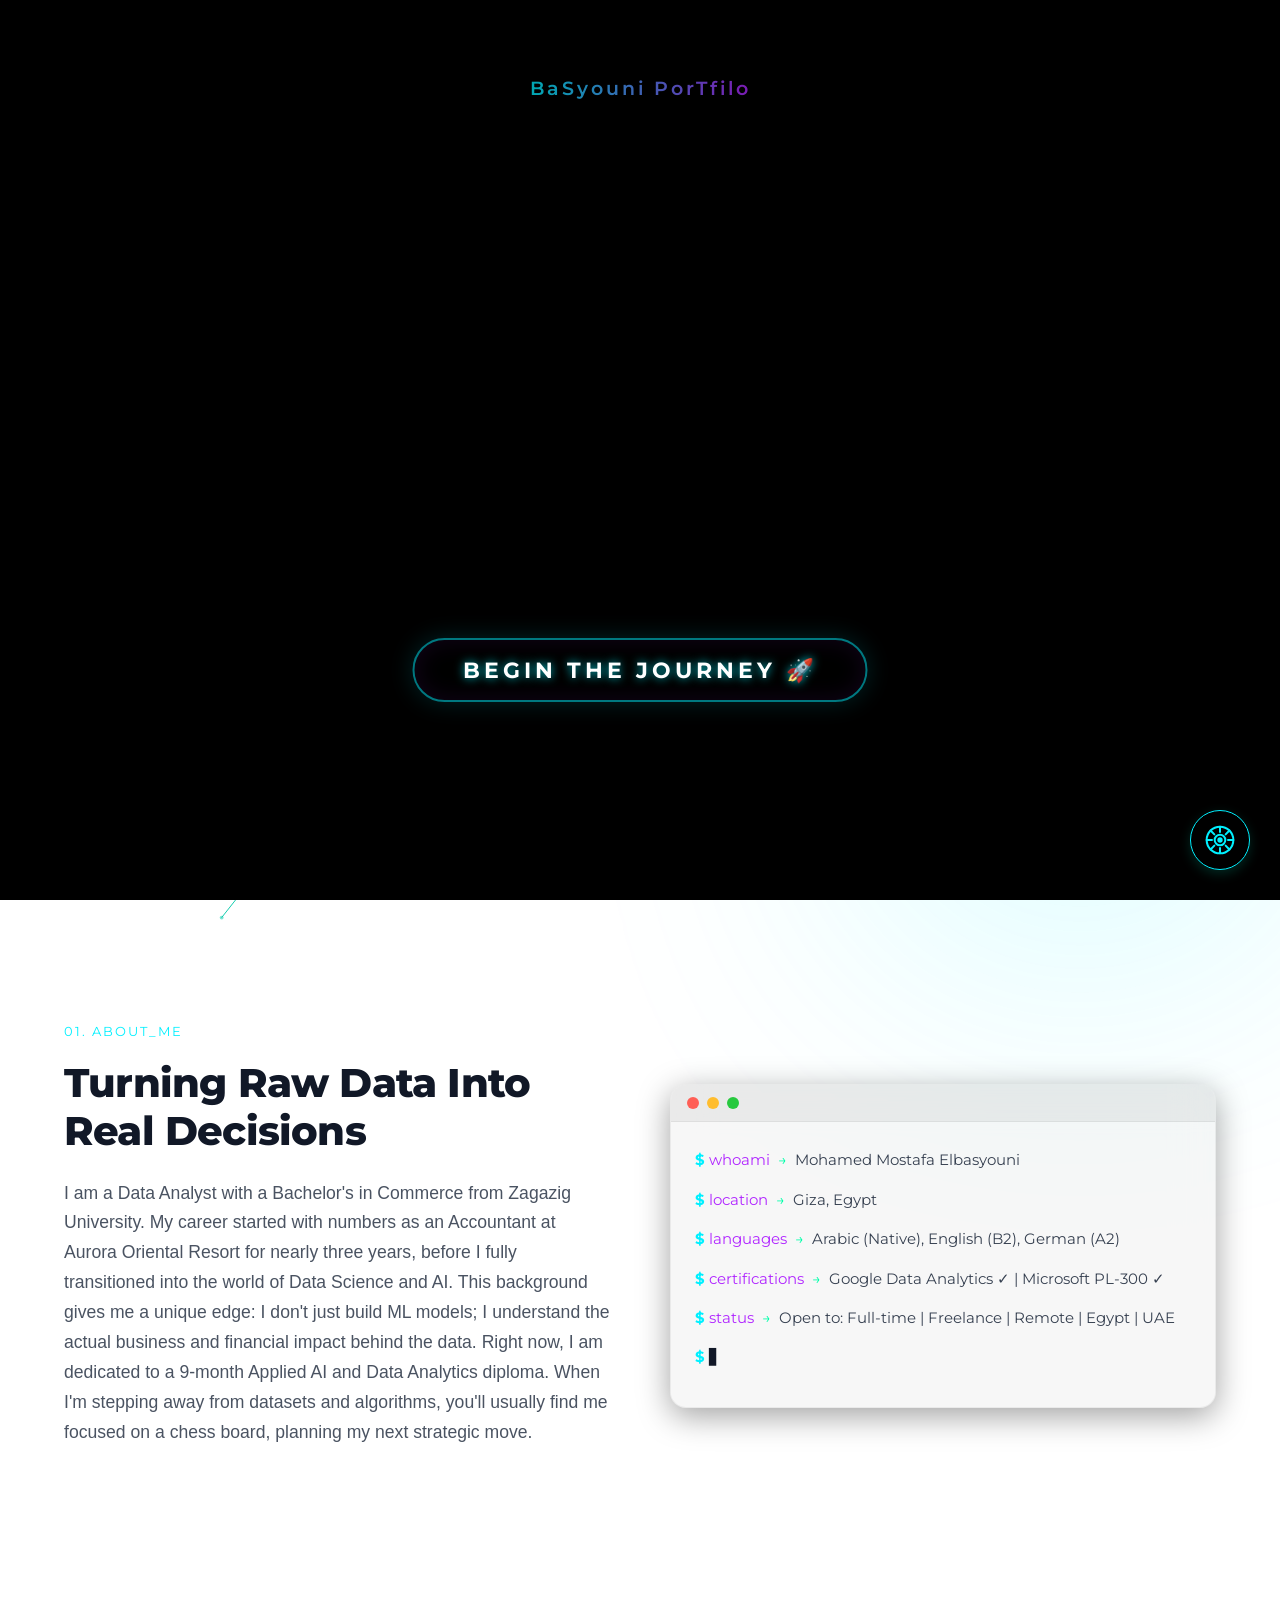
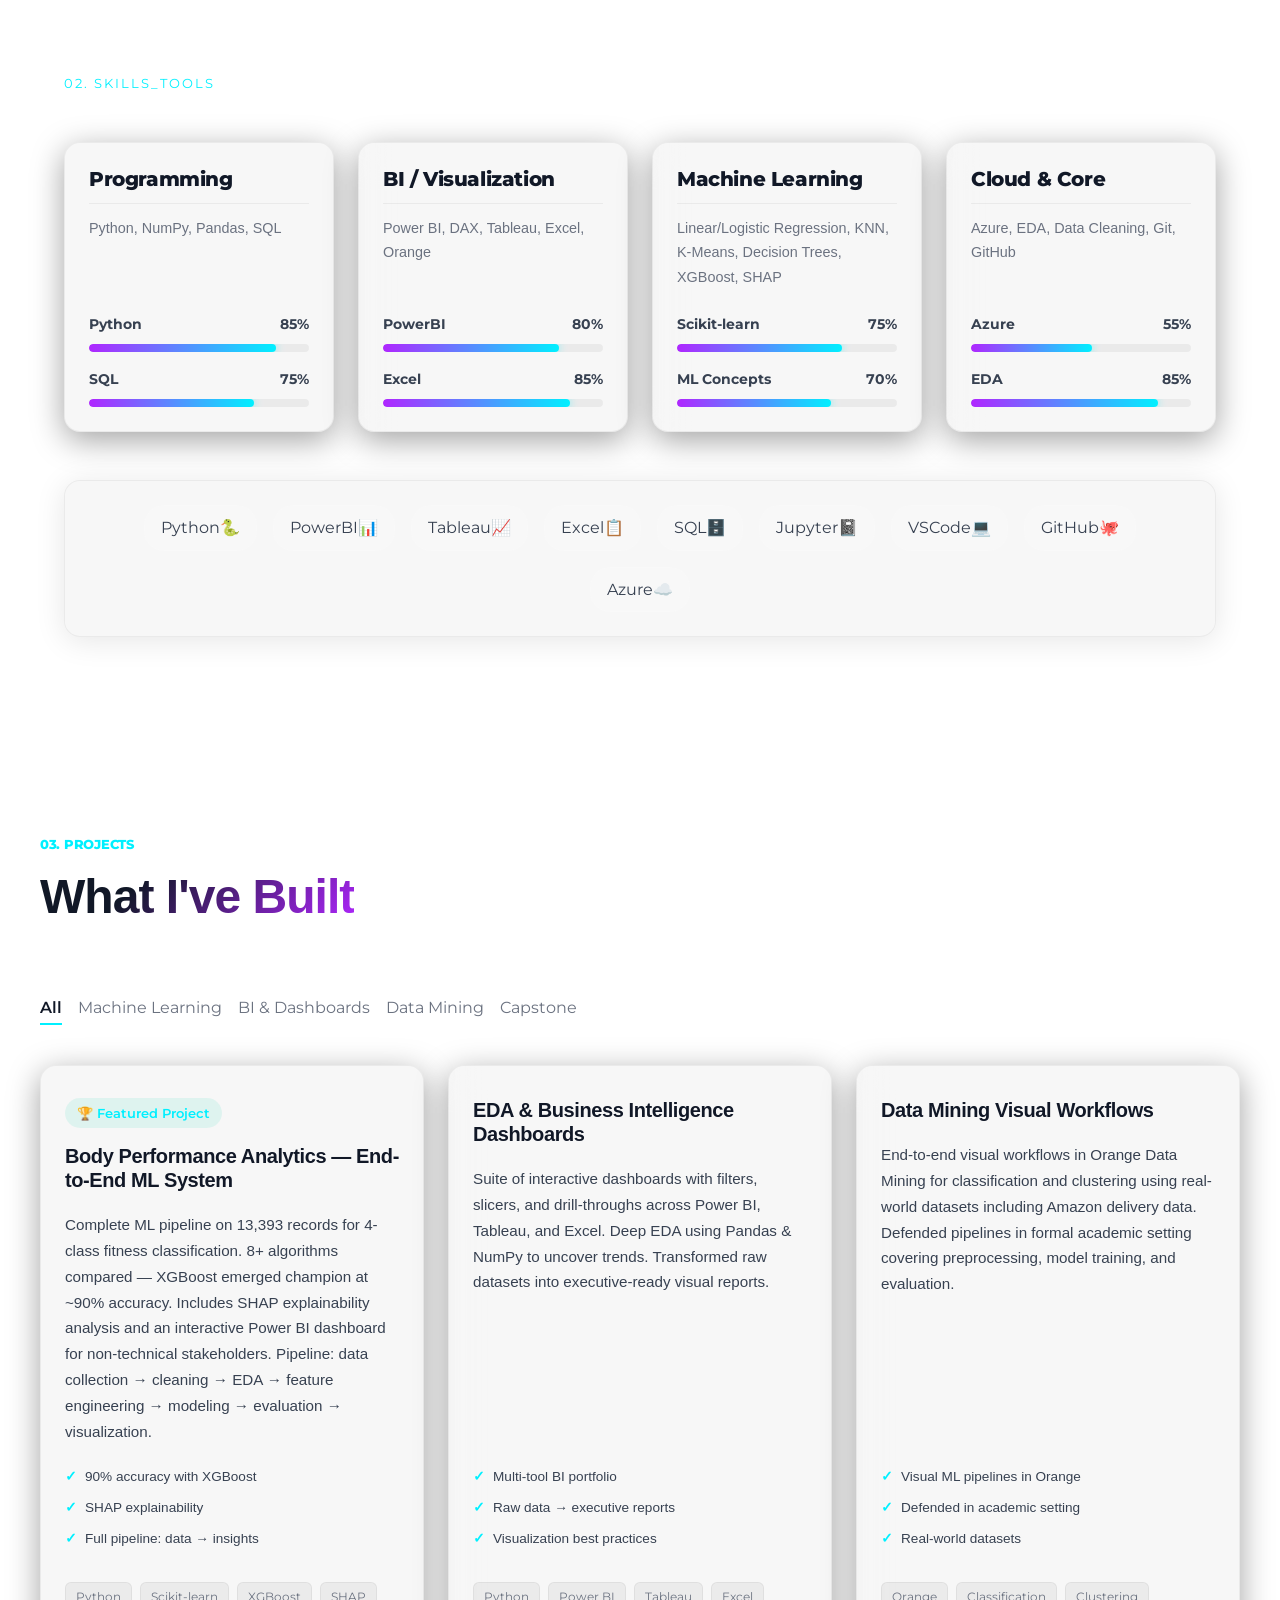
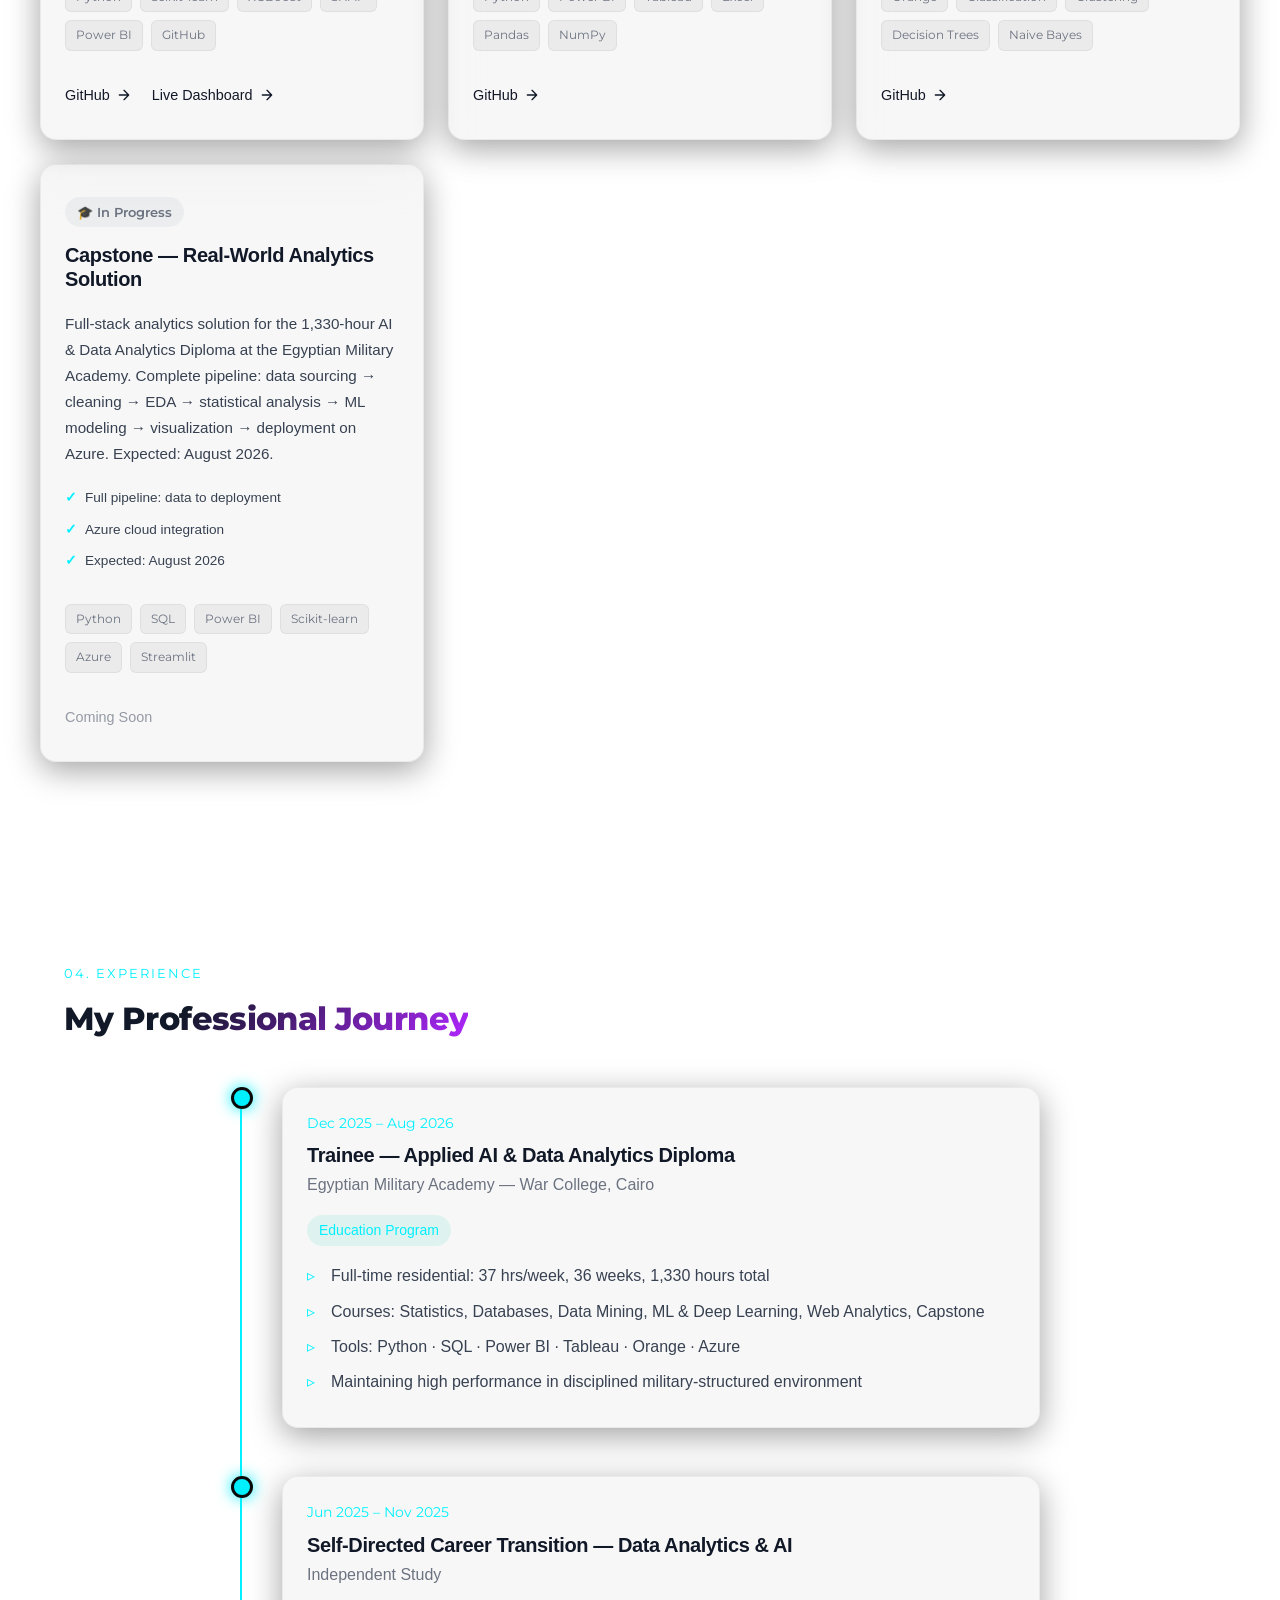
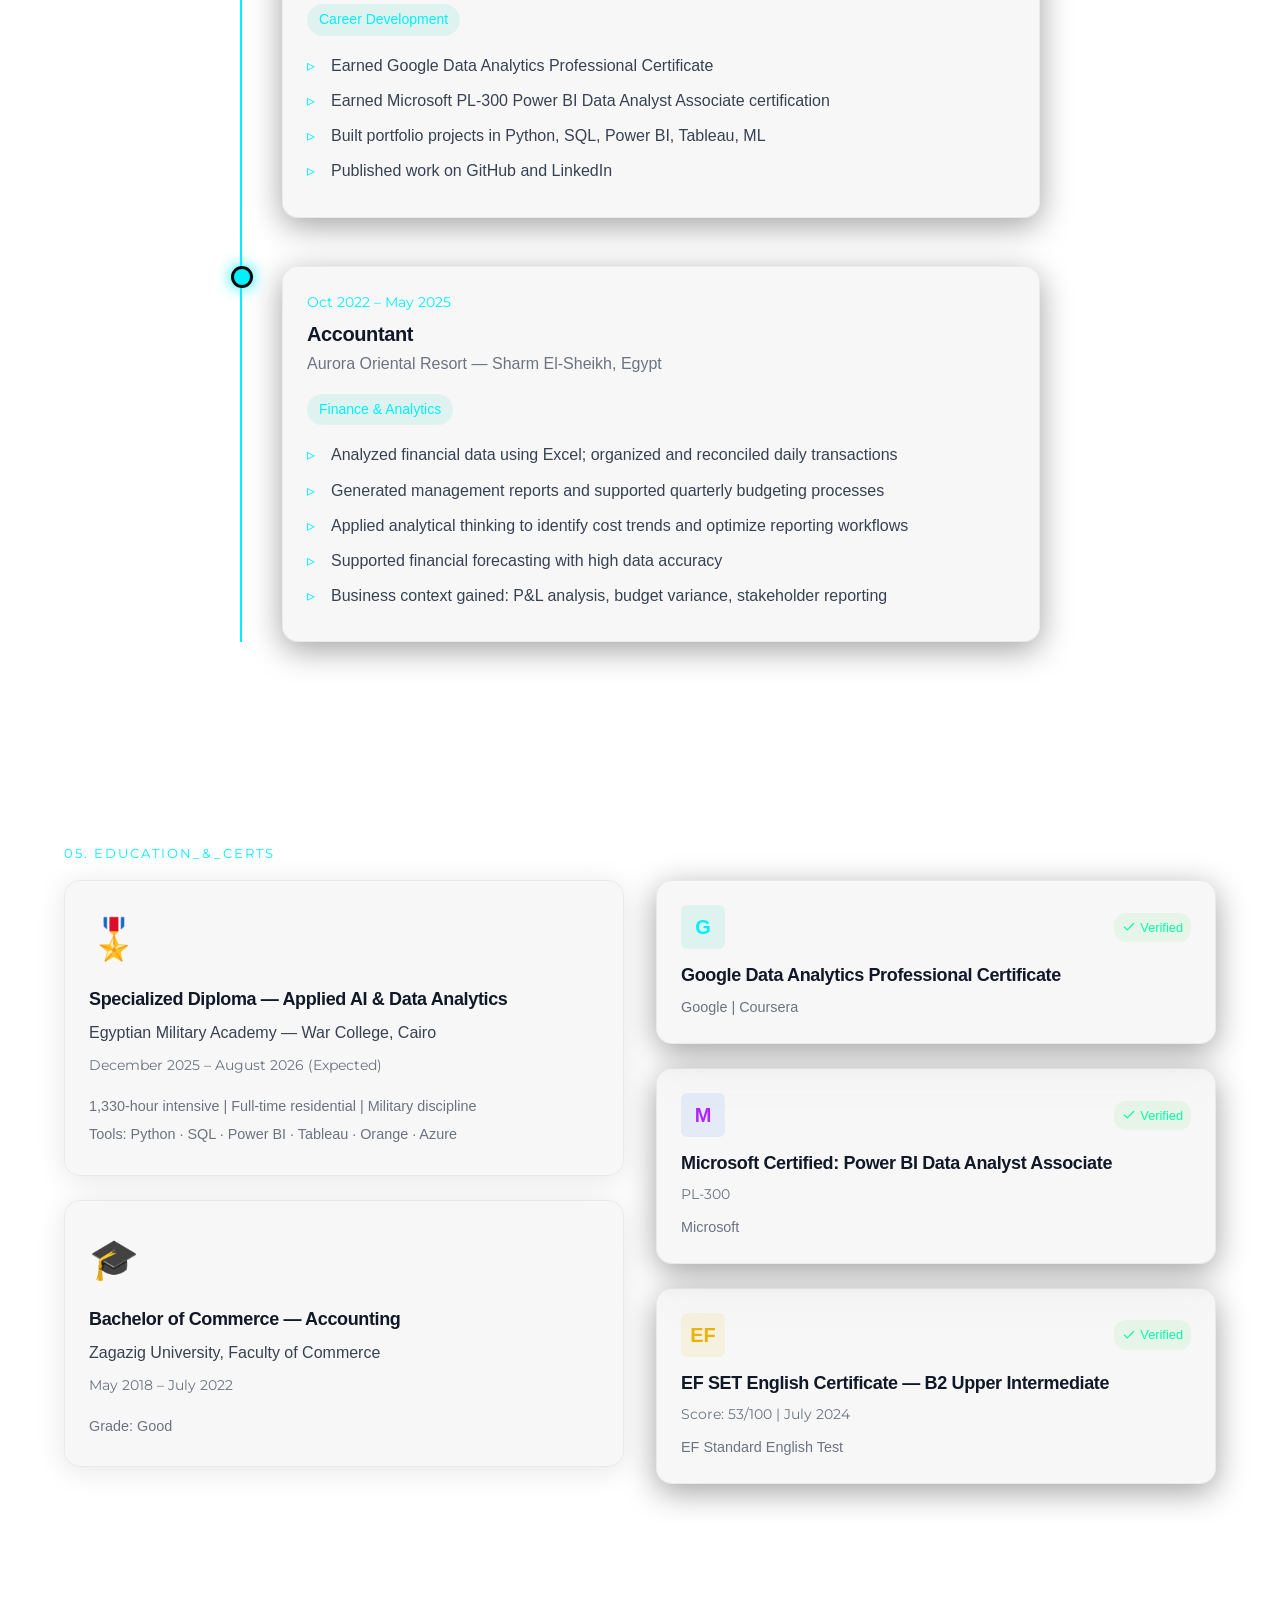
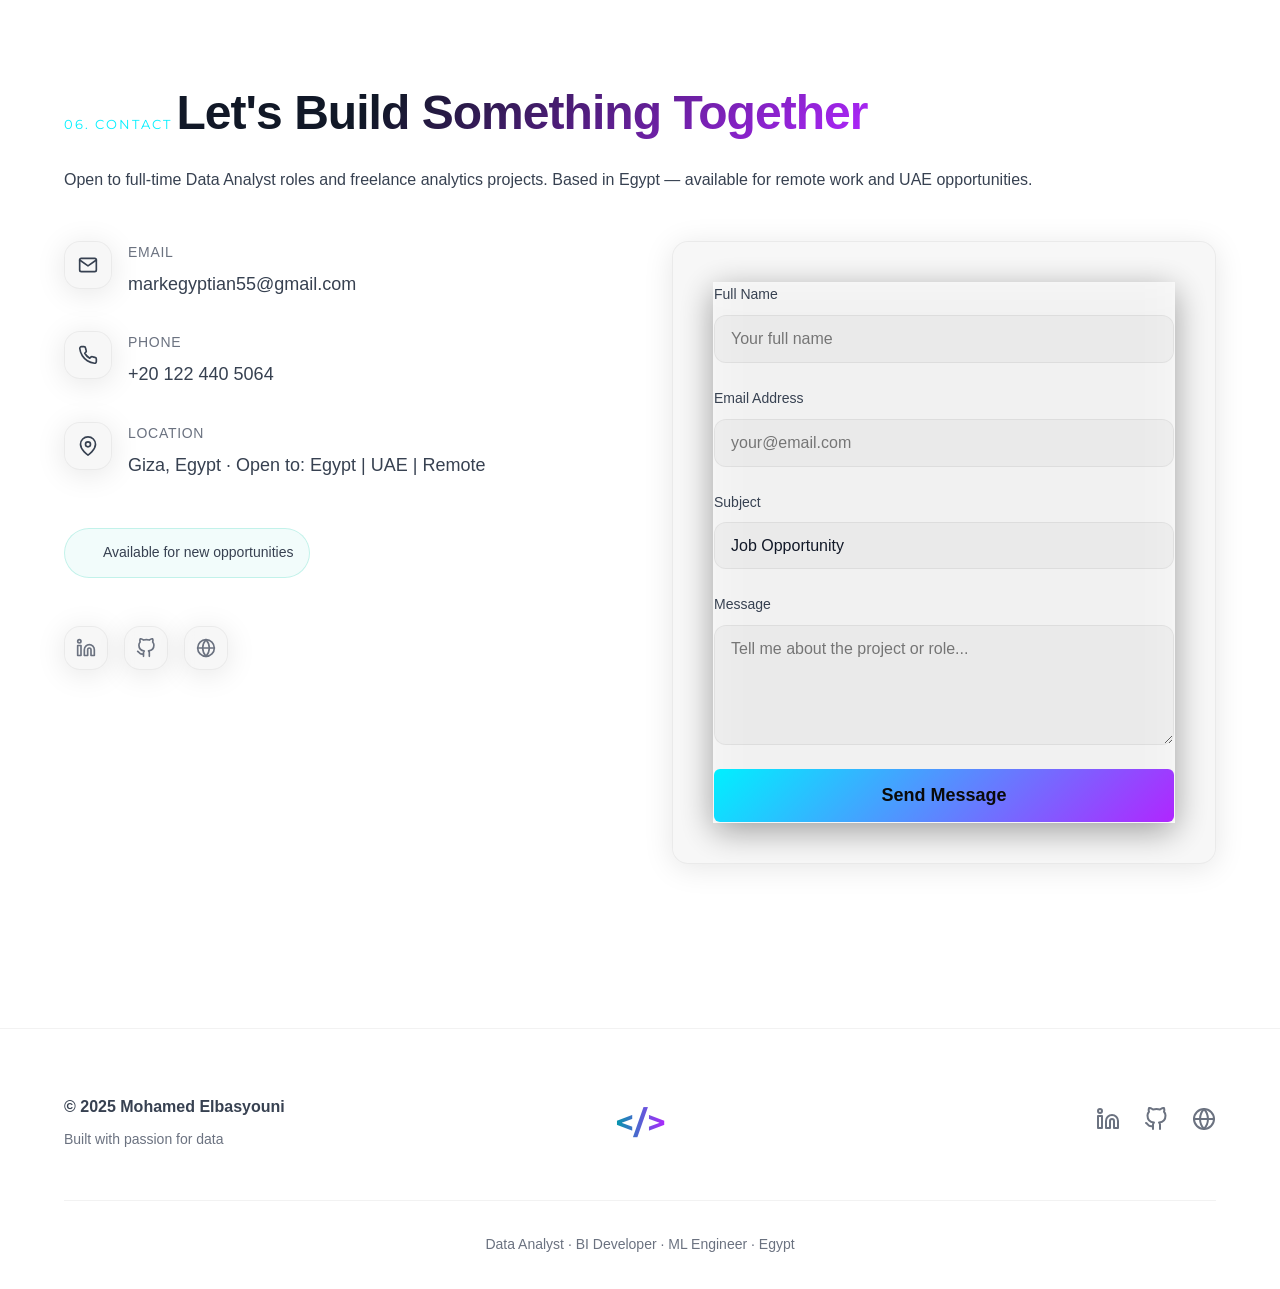
==== index.html @ 307e7bf6 "🚀 Initial release: AI-Powered Portfolio with FastAPI Backend & Glassmorphism UI" ====
<!DOCTYPE html>
<html lang="en" dir="ltr">

<head>
  <meta charset="UTF-8">
  <meta name="viewport" content="width=device-width, initial-scale=1.0">
  <title>Mohamed Elbasyouni | Data Analyst & AI Engineer</title>
  <meta name="description"
    content="Portfolio of Mohamed Elbasyouni — Data Analyst, BI Developer, and Machine Learning practitioner. Open to opportunities in Egypt, UAE, and Remote.">
  <meta property="og:title" content="Mohamed Elbasyouni | Data Analyst & AI Engineer">
  <meta property="og:description"
    content="Results-driven Data Analyst specializing in Python, SQL, Power BI, and Machine Learning.">
  <link rel="preconnect" href="https://fonts.googleapis.com">
  <link
    href="https://fonts.googleapis.com/css2?family=Montserrat:wght@400;600;700;800&family=Aref+Ruqaa:wght@400;700&display=swap"
    rel="stylesheet">
  <style>
    /* css\design-tokens.css */
    :root {
      --bg-base: #0A0A0A;
      --bg-surface: rgba(255, 255, 255, 0.03);
      --bg-elevated: rgba(255, 255, 255, 0.05);
      --accent-teal: #00F0FF;
      --accent-blue: #B026FF;
      --accent-green: #00FFAA;
      --text-head: #F0F6FC;
      --text-body: #C9D1D9;
      --text-muted: #8B949E;
      --border: rgba(48, 54, 61, 0.8);
      --font-display: 'Montserrat', sans-serif;
      --font-body: 'Montserrat', sans-serif;
      --font-arabic: 'Aref Ruqaa', serif;
      --radius-sm: 6px;
      --radius-md: 12px;
      --radius-lg: 20px;
      --transition: all 0.4s cubic-bezier(0.23, 1, 0.32, 1);
      --container: 1200px;
      --section-gap: 100px;
    }

    @media (max-width: 768px) {
      :root {
        --section-gap: 60px;
      }
    }

    *,
    *::before,
    *::after {
      box-sizing: border-box;
      margin: 0;
      padding: 0;
    }

    html {
      scroll-behavior: smooth;
    }

    body {
      background: var(--bg-base);
      color: var(--text-body);
      font-family: var(--font-body);
      font-weight: 400;
      line-height: 1.7;
      transition: background-color 0.4s, color 0.4s;
    }

    [dir="rtl"] body {
      font-family: var(--font-arabic);
    }

    .container {
      max-width: var(--container);
      margin: 0 auto;
      padding: 0 24px;
    }

    section {
      padding: var(--section-gap) 0;
    }

    .section-label {
      font-family: var(--font-display);
      font-size: 13px;
      color: var(--accent-teal);
      letter-spacing: 2px;
      text-transform: uppercase;
      margin-bottom: 16px;
    }

    .animate-up {
      opacity: 0;
      transform: translateY(30px);
      transition: opacity 0.6s ease, transform 0.6s ease;
    }

    .animate-up.visible {
      opacity: 1;
      transform: translateY(0);
    }

    @media (prefers-reduced-motion: reduce) {
      .animate-up {
        opacity: 1;
        transform: none;
        transition: none;
      }
    }

    /* css\nav-hero.css */
    /* NAVBAR START */
    #navbar {
      position: fixed;
      top: 0;
      left: 0;
      width: 100%;
      height: 80px;
      background: rgba(13, 17, 23, 0.85);
      backdrop-filter: blur(12px);
      -webkit-backdrop-filter: blur(12px);
      z-index: 1000;
      border-bottom: 1px solid var(--border);
      transition: var(--transition);
    }

    .nav-container {
      display: flex;
      align-items: center;
      justify-content: space-between;
      height: 100%;
    }

    .logo {
      display: flex;
      align-items: center;
      gap: 8px;
      text-decoration: none;
      font-family: var(--font-display);
      font-size: 1.25rem;
      font-weight: 700;
      color: var(--text-head);
    }

    .logo-code {
      color: var(--accent-teal);
    }

    .nav-menu {
      display: flex;
      gap: 32px;
    }

    .nav-link {
      text-decoration: none;
      font-family: var(--font-display);
      font-size: 0.9rem;
      color: var(--text-body);
      transition: var(--transition);
      position: relative;
    }

    .nav-link:hover,
    .nav-link.active {
      color: var(--accent-teal);
    }

    .nav-link::after {
      content: '';
      position: absolute;
      width: 0;
      height: 2px;
      bottom: -4px;
      left: 0;
      background: var(--accent-teal);
      transition: var(--transition);
    }

    .nav-link:hover::after,
    .nav-link.active::after {
      width: 100%;
    }

    .nav-controls {
      display: flex;
      align-items: center;
      gap: 16px;
    }

    .btn-lang {
      background: none;
      border: 1px solid var(--border);
      color: var(--text-head);
      padding: 6px 12px;
      border-radius: var(--radius-sm);
      cursor: pointer;
      font-family: var(--font-arabic);
      transition: var(--transition);
    }

    .btn-lang:hover {
      border-color: var(--accent-teal);
      color: var(--accent-teal);
    }

    .btn-cv {
      text-decoration: none;
      background: var(--accent-teal);
      color: var(--bg-base);
      padding: 8px 16px;
      border-radius: var(--radius-sm);
      font-weight: 600;
      transition: var(--transition);
      font-size: 0.9rem;
    }

    .btn-cv:hover {
      background: var(--accent-green);
    }

    .hamburger {
      display: none;
      background: none;
      border: none;
      cursor: pointer;
      flex-direction: column;
      gap: 5px;
      width: 30px;
      height: 24px;
      position: relative;
      z-index: 1002;
    }

    .hamburger span {
      display: block;
      width: 100%;
      height: 2px;
      background: var(--text-head);
      border-radius: 2px;
      transition: var(--transition);
    }

    /* NAVBAR MOBILE */
    @media (max-width: 768px) {
      .hamburger {
        display: flex;
      }

      .nav-menu {
        position: fixed;
        top: 0;
        left: 0;
        width: 100%;
        height: 100vh;
        background: var(--bg-base);
        flex-direction: column;
        align-items: center;
        justify-content: center;
        gap: 40px;
        transform: translateY(-100%);
        opacity: 0;
        visibility: hidden;
        transition: all 0.4s ease;
        z-index: 1001;
      }

      .nav-menu.open {
        transform: translateY(0);
        opacity: 1;
        visibility: visible;
      }

      .nav-link {
        font-size: 1.5rem;
      }

      /* Hamburger anim */
      .hamburger.active span:nth-child(1) {
        transform: translateY(7px) rotate(45deg);
      }

      .hamburger.active span:nth-child(2) {
        opacity: 0;
      }

      .hamburger.active span:nth-child(3) {
        transform: translateY(-7px) rotate(-45deg);
      }

      .nav-controls {
        gap: 12px;
      }
    }

    /* HERO START */
    #hero {
      position: relative;
      min-height: 100vh;
      display: flex;
      align-items: center;
      overflow: hidden;
      padding-top: 80px;
      /* offset navbar */
    }

    #hero-canvas {
      position: absolute;
      top: 0;
      left: 0;
      width: 100%;
      height: 100%;
      pointer-events: none;
      z-index: 0;
    }

    .hero-container {
      position: relative;
      z-index: 1;
      display: grid;
      grid-template-columns: 60% 40%;
      align-items: center;
      gap: 40px;
      width: 100%;
    }

    @media (max-width: 900px) {
      .hero-container {
        grid-template-columns: 1fr;
        text-align: center;
        padding-bottom: 60px;
        padding-top: 40px;
      }
    }

    /* HERO LEFT */
    .hero-left {
      display: flex;
      flex-direction: column;
      gap: 24px;
    }

    [dir="rtl"] .hero-left {
      align-items: flex-start;
    }

    @media (max-width: 900px) {

      .hero-left,
      [dir="rtl"] .hero-left {
        align-items: center;
      }
    }

    .greeting-line {
      font-family: var(--font-display);
      color: var(--accent-teal);
      font-size: 1.1rem;
    }

    .hero-name {
      font-size: clamp(2.5rem, 5vw, 4.5rem);
      line-height: 1.1;
      color: var(--text-head);
      font-weight: 700;
      margin: 0;
    }

    .typewriter-wrapper {
      font-size: clamp(1.2rem, 2.5vw, 2rem);
      color: var(--text-muted);
      height: 3rem;
      display: flex;
      align-items: center;
      font-family: var(--font-display);
    }

    @media (max-width: 900px) {
      .typewriter-wrapper {
        justify-content: center;
      }
    }

    #typewriter {
      color: var(--accent-blue);
    }

    .cursor {
      animation: blink 1s infinite;
      color: var(--accent-blue);
      margin-left: 2px;
    }

    @keyframes blink {

      0%,
      100% {
        opacity: 1;
      }

      50% {
        opacity: 0;
      }
    }

    .hero-bio {
      font-size: 1.1rem;
      max-width: 600px;
      margin-bottom: 8px;
    }

    @media (max-width: 900px) {
      .hero-bio {
        margin-left: auto;
        margin-right: auto;
      }
    }

    .hero-cta {
      display: flex;
      gap: 16px;
    }

    @media (max-width: 900px) {
      .hero-cta {
        justify-content: center;
      }

      @media (max-width: 400px) {
        .hero-cta {
          flex-direction: column;
          width: 100%;
        }
      }
    }

    .btn {
      display: inline-flex;
      align-items: center;
      justify-content: center;
      padding: 12px 24px;
      border-radius: var(--radius-sm);
      font-weight: 600;
      text-decoration: none;
      transition: var(--transition);
      border: 1px solid transparent;
    }

    .btn-primary {
      background: var(--text-head);
      color: var(--bg-base);
    }

    .btn-primary:hover {
      background: var(--accent-teal);
      color: var(--bg-base);
    }

    .btn-secondary {
      background: transparent;
      color: var(--text-head);
      border: 1px solid var(--border);
    }

    .btn-secondary:hover {
      border-color: var(--text-head);
      background: rgba(255, 255, 255, 0.05);
    }

    .social-links {
      display: flex;
      gap: 16px;
    }

    @media (max-width: 900px) {
      .social-links {
        justify-content: center;
      }
    }

    .social-links a {
      color: var(--text-muted);
      transition: var(--transition);
      display: flex;
      align-items: center;
      justify-content: center;
      width: 40px;
      height: 40px;
      border-radius: 50%;
      background: var(--bg-surface);
      border: 1px solid var(--border);
    }

    .social-links a:hover {
      color: var(--accent-teal);
      border-color: var(--accent-teal);
      transform: translateY(-3px);
    }

    /* STATS BAR */
    .stats-bar {
      display: flex;
      gap: 40px;
      margin-top: 24px;
      padding-top: 24px;
      border-top: 1px solid var(--border);
    }

    @media (max-width: 900px) {
      .stats-bar {
        justify-content: center;
        flex-wrap: wrap;
        gap: 20px 40px;
      }
    }

    .stat {
      display: flex;
      flex-direction: column;
    }

    .stat-number,
    .stat-suffix {
      font-size: 2rem;
      font-weight: 700;
      color: var(--text-head);
      font-family: var(--font-display);
    }

    .stat-suffix {
      color: var(--accent-teal);
    }

    .stat-desc {
      font-size: 0.9rem;
      color: var(--text-muted);
    }

    /* HERO RIGHT (IMAGE) */
    .hero-right {
      display: flex;
      justify-content: center;
      align-items: center;
      position: relative;
    }

    .photo-wrapper {
      position: relative;
      width: 320px;
      height: 320px;
      display: flex;
      justify-content: center;
      align-items: center;
    }

    @media (max-width: 400px) {
      .photo-wrapper {
        width: 250px;
        height: 250px;
      }
    }

    .photo-border {
      position: absolute;
      top: -10px;
      left: -10px;
      right: -10px;
      bottom: -10px;
      border-radius: 50%;
      background: conic-gradient(from 0deg, var(--bg-base), var(--accent-teal), var(--accent-blue), var(--bg-base));
      animation: spin 8s linear infinite;
      z-index: 0;
    }

    .photo-border::after {
      content: '';
      position: absolute;
      top: 4px;
      left: 4px;
      right: 4px;
      bottom: 4px;
      background: var(--bg-base);
      border-radius: 50%;
    }

    .photo-wrapper img {
      width: 100%;
      height: 100%;
      object-fit: cover;
      border-radius: 50%;
      position: relative;
      z-index: 1;
      filter: grayscale(20%) contrast(110%);
    }

    .status-badge {
      position: absolute;
      bottom: 20px;
      right: 10px;
      background: var(--bg-surface);
      border: 1px solid var(--border);
      padding: 8px 16px;
      border-radius: 20px;
      display: flex;
      align-items: center;
      gap: 8px;
      z-index: 2;
      font-size: 0.85rem;
      color: var(--text-head);
      box-shadow: 0 4px 12px rgba(0, 0, 0, 0.5);
    }

    [dir="rtl"] .status-badge {
      right: auto;
      left: 10px;
    }

    .status-badge .dot {
      width: 10px;
      height: 10px;
      background: var(--accent-green);
      border-radius: 50%;
      position: relative;
    }

    .status-badge .dot::after {
      content: '';
      position: absolute;
      top: 0;
      left: 0;
      width: 100%;
      height: 100%;
      background: var(--accent-green);
      border-radius: 50%;
      animation: ping 1.5s cubic-bezier(0, 0, 0.2, 1) infinite;
    }

    @keyframes spin {
      from {
        transform: rotate(0deg);
      }

      to {
        transform: rotate(360deg);
      }
    }

    @keyframes ping {

      75%,
      100% {
        transform: scale(2);
        opacity: 0;
      }
    }

    /* css\about-skills.css */
    /* ========================================= */
    /* ABOUT & SKILLS SECTIONS CSS               */
    /* ========================================= */

    /* --- About Section --- */
    .about-container {
      display: grid;
      grid-template-columns: 1fr 1fr;
      gap: 60px;
      align-items: center;
    }

    .about-headline {
      font-family: var(--font-display);
      font-size: 2.5rem;
      color: var(--text-head);
      margin-bottom: 24px;
      line-height: 1.2;
    }

    .about-bio {
      font-size: 1.1rem;
      color: var(--text-body);
      margin-bottom: 24px;
      opacity: 0.9;
    }

    /* Terminal Card */
    .terminal-card {
      background-color: var(--bg-surface);
      border: 1px solid var(--border);
      border-radius: var(--radius-md);
      overflow: hidden;
      box-shadow: 0 10px 30px rgba(0, 0, 0, 0.5);
      font-family: var(--font-display);
    }

    .terminal-header {
      background-color: var(--bg-elevated);
      padding: 12px 16px;
      display: flex;
      gap: 8px;
      border-bottom: 1px solid var(--border);
    }

    .terminal-dot {
      width: 12px;
      height: 12px;
      border-radius: 50%;
    }

    .terminal-dot.red {
      background-color: #FF5F56;
    }

    .terminal-dot.yellow {
      background-color: #FFBD2E;
    }

    .terminal-dot.green {
      background-color: #27C93F;
    }

    .terminal-body {
      padding: 24px;
      font-size: 0.95rem;
      line-height: 1.8;
      color: var(--text-body);
    }

    .terminal-line {
      margin-bottom: 12px;
      word-break: break-word;
    }

    .terminal-line .prompt {
      color: var(--accent-teal);
      font-weight: bold;
    }

    .terminal-line .cmd {
      color: var(--accent-blue);
    }

    .terminal-line .arrow {
      color: var(--accent-green);
      margin: 0 4px;
    }

    .cursor-blink {
      display: inline-block;
      color: var(--text-head);
      animation: blink 1s step-end infinite;
    }

    @keyframes blink {

      0%,
      100% {
        opacity: 1;
      }

      50% {
        opacity: 0;
      }
    }

    /* --- Skills Section --- */
    .skills-container {
      display: flex;
      flex-direction: column;
    }

    .skills-grid {
      display: grid;
      grid-template-columns: repeat(4, 1fr);
      gap: 24px;
      margin-top: 32px;
    }

    .skill-category-card {
      background-color: var(--bg-surface);
      border: 1px solid var(--border);
      border-radius: var(--radius-md);
      padding: 24px;
      transition: transform var(--transition), box-shadow var(--transition);
      display: flex;
      flex-direction: column;
    }

    .skill-category-card:hover {
      transform: translateY(-5px);
      box-shadow: 0 10px 20px rgba(0, 0, 0, 0.2);
      border-color: var(--accent-teal);
    }

    .skill-category-title {
      font-family: var(--font-display);
      color: var(--text-head);
      font-size: 1.25rem;
      margin-bottom: 12px;
      border-bottom: 1px solid var(--border);
      padding-bottom: 12px;
    }

    .skill-items {
      font-size: 0.9rem;
      color: var(--text-muted);
      margin-bottom: 24px;
      min-height: 44px;
      /* Maintain vertical alignment across cards */
    }

    /* Skill Bars */
    .skill-bars {
      display: flex;
      flex-direction: column;
      gap: 16px;
      margin-top: auto;
      /* Push bars to bottom of card to align them */
    }

    .skill-bar-wrapper {
      display: flex;
      flex-direction: column;
      gap: 8px;
    }

    .skill-bar-info {
      display: flex;
      justify-content: space-between;
      font-size: 0.85rem;
      font-family: var(--font-display);
      color: var(--text-body);
      font-weight: bold;
    }

    .skill-bar-track {
      width: 100%;
      height: 8px;
      background-color: var(--bg-elevated);
      border-radius: var(--radius-sm);
      overflow: hidden;
    }

    .skill-bar-fill {
      height: 100%;
      background: linear-gradient(90deg, var(--accent-blue), var(--accent-teal));
      width: 0;
      /* Handled gracefully by Intersection Observer in skills-fx.js */
      border-radius: var(--radius-sm);
      transition: width 1.2s ease-out;
    }

    /* Tools Row */
    .tools-row {
      margin-top: 48px;
      display: flex;
      flex-wrap: wrap;
      gap: 16px;
      justify-content: center;
      padding: 24px;
      background-color: var(--bg-surface);
      border: 1px solid var(--border);
      border-radius: var(--radius-md);
    }

    .tool-icon {
      font-family: var(--font-display);
      font-size: 1rem;
      background-color: var(--bg-elevated);
      padding: 8px 16px;
      border-radius: var(--radius-lg);
      display: inline-flex;
      align-items: center;
      justify-content: center;
      flex-wrap: nowrap;
      gap: 8px;
      transition: var(--transition);
      cursor: default;
    }

    .tool-icon:hover {
      background-color: var(--accent-teal);
      color: var(--bg-base);
      transform: scale(1.05);
    }

    /* Animation Delays */
    .delay-1 {
      transition-delay: 0.1s;
    }

    .delay-2 {
      transition-delay: 0.2s;
    }

    .delay-3 {
      transition-delay: 0.3s;
    }

    .delay-4 {
      transition-delay: 0.4s;
    }

    /* Responsive Design */
    @media (max-width: 1024px) {
      .skills-grid {
        grid-template-columns: repeat(2, 1fr);
      }
    }

    @media (max-width: 768px) {
      .about-container {
        grid-template-columns: 1fr;
        gap: 40px;
      }

      .about-headline {
        font-size: 2rem;
      }

      .skills-grid {
        grid-template-columns: 1fr;
      }

      .delay-1,
      .delay-2,
      .delay-3,
      .delay-4 {
        transition-delay: 0s;
        /* Drop structured delay on mobile to prevent staggering single column weirdness */
      }
    }

    /* css\projects.css */
    /* Projects styles — Agent 3 fills this */

    #projects {
      padding: var(--section-gap) 0;
    }

    .projects-header {
      margin-bottom: 40px;
    }

    .section-title {
      font-size: clamp(2rem, 4vw, 3rem);
      font-weight: 700;
      color: var(--text-head);
      margin-bottom: 24px;
    }

    /* Filter tabs */
    .filter-tabs {
      display: flex;
      flex-wrap: wrap;
      gap: 16px;
      margin-bottom: 40px;
    }

    .filter-tab {
      background: transparent;
      border: none;
      color: var(--text-muted);
      font-family: var(--font-body);
      font-size: 16px;
      cursor: pointer;
      padding: 8px 0;
      position: relative;
      transition: var(--transition);
    }

    .filter-tab::after {
      content: '';
      position: absolute;
      bottom: 0;
      left: 0;
      width: 0;
      height: 2px;
      background-color: var(--accent-teal);
      transition: width 0.3s ease;
    }

    .filter-tab:hover {
      color: var(--text-head);
    }

    .filter-tab[data-active="true"] {
      color: var(--text-head);
      font-weight: 600;
    }

    .filter-tab[data-active="true"]::after {
      width: 100%;
    }

    [dir="rtl"] .filter-tab::after {
      left: auto;
      right: 0;
    }

    /* Projects grid */
    .projects-grid {
      display: grid;
      grid-template-columns: repeat(3, 1fr);
      gap: 24px;
    }

    @media (max-width: 1024px) {
      .projects-grid {
        grid-template-columns: repeat(2, 1fr);
      }
    }

    @media (max-width: 768px) {
      .projects-grid {
        grid-template-columns: 1fr;
      }
    }

    /* Card */
    .project-card {
      background: var(--bg-surface);
      border: 1px solid var(--border);
      border-radius: var(--radius-md);
      padding: 32px 24px;
      display: flex;
      flex-direction: column;
      transition: transform 0.3s ease, border-color 0.3s ease, box-shadow 0.3s ease;
      position: relative;
      overflow: hidden;
    }

    .project-card:hover {
      transform: translateY(-5px);
      border-color: rgba(255, 255, 255, 0.15);
      box-shadow: 0 10px 30px -10px rgba(0, 0, 0, 0.5);
    }

    /* Featured Card (Card 1) */
    .project-card.featured-card {
      box-shadow: 0 0 0 1px var(--accent-teal), 0 0 24px rgba(0, 201, 167, 0.12);
    }

    .project-card.featured-card:hover {
      box-shadow: 0 0 0 1px var(--accent-teal), 0 10px 30px rgba(0, 201, 167, 0.25);
    }

    /* Card Header & Badges */
    .card-header {
      margin-bottom: 20px;
    }

    .project-badge {
      display: inline-block;
      font-size: 13px;
      font-family: var(--font-display);
      background: rgba(0, 201, 167, 0.1);
      color: var(--accent-teal);
      padding: 4px 12px;
      border-radius: 20px;
      margin-bottom: 16px;
      font-weight: 600;
    }

    .in-progress-badge {
      background: rgba(139, 148, 158, 0.1);
      color: var(--text-muted);
    }

    .project-title {
      font-size: 1.25rem;
      color: var(--text-head);
      font-weight: 600;
      line-height: 1.4;
    }

    /* Card Text & Bullets */
    .project-desc {
      font-size: 0.95rem;
      color: var(--text-body);
      margin-bottom: 20px;
      flex-grow: 1;
    }

    .project-bullets {
      list-style: none;
      margin-bottom: 24px;
    }

    .project-bullets li {
      font-size: 0.85rem;
      color: var(--text-body);
      margin-bottom: 8px;
      display: flex;
      align-items: flex-start;
      gap: 8px;
    }

    .bullet-check {
      color: var(--accent-teal);
      font-weight: bold;
    }

    /* Tags */
    .project-tags {
      display: flex;
      flex-wrap: wrap;
      gap: 8px;
      margin-bottom: 32px;
    }

    .tag {
      font-family: var(--font-display);
      font-size: 12px;
      color: var(--text-muted);
      background: var(--bg-elevated);
      padding: 4px 10px;
      border-radius: 6px;
      border: 1px solid var(--border);
    }

    /* Links */
    .project-links {
      display: flex;
      gap: 20px;
      align-items: center;
      margin-top: auto;
    }

    .btn-link {
      color: var(--text-head);
      text-decoration: none;
      font-size: 0.9rem;
      font-weight: 500;
      display: flex;
      align-items: center;
      gap: 6px;
      transition: color 0.3s ease;
    }

    .btn-link:hover {
      color: var(--accent-teal);
    }

    .btn-link svg {
      transition: transform 0.3s ease;
    }

    .btn-link:hover svg {
      transform: translateX(4px) translateY(-4px);
    }

    [dir="rtl"] .btn-link:hover svg {
      transform: translateX(-4px) translateY(-4px);
    }

    .btn-link.disabled {
      color: var(--text-muted);
      cursor: not-allowed;
      opacity: 0.7;
    }

    .btn-link.disabled:hover {
      color: var(--text-muted);
    }

    .btn-link.disabled svg {
      display: none;
    }

    /* css\experience-edu.css */
    /* =========================================
   EXPERIENCE SECTION & TIMELINE
   ========================================= */
    #experience .section-title {
      font-family: var(--font-display);
      font-size: 2rem;
      color: var(--text-head);
      margin-bottom: 3rem;
    }

    .timeline {
      position: relative;
      max-width: 800px;
      margin: 0 auto;
      padding-left: 2.5rem;
      border-left: 2px solid var(--accent-teal);
    }

    [dir="rtl"] #experience .timeline {
      padding-left: 0;
      padding-right: 2.5rem;
      border-left: none;
      border-right: 2px solid var(--accent-teal);
    }

    .timeline-entry {
      position: relative;
      margin-bottom: 3rem;
    }

    .timeline-entry:last-child {
      margin-bottom: 0;
    }

    .timeline-dot {
      position: absolute;
      top: 0;
      left: -2.5rem;
      width: 1rem;
      height: 1rem;
      border-radius: 50%;
      background-color: var(--accent-teal);
      transform: translateX(-50%);
      border: 3px solid var(--bg-base);
      box-sizing: content-box;
    }

    [dir="rtl"] .timeline-dot {
      left: auto;
      right: -2.5rem;
      transform: translateX(50%);
    }

    .timeline-content {
      background: var(--bg-elevated);
      padding: 1.5rem;
      border-radius: var(--radius-md);
      border: 1px solid var(--border);
      transition: var(--transition);
    }

    .timeline-content:hover {
      transform: translateY(-5px);
      border-color: var(--accent-teal);
      box-shadow: 0 10px 30px rgba(0, 201, 167, 0.1);
    }

    .timeline-date {
      display: block;
      font-family: var(--font-display);
      font-size: 0.875rem;
      color: var(--accent-teal);
      margin-bottom: 0.5rem;
    }

    .timeline-role {
      font-size: 1.25rem;
      color: var(--text-head);
      margin-bottom: 0.25rem;
    }

    .timeline-org {
      font-size: 1rem;
      color: var(--text-muted);
      margin-bottom: 1rem;
    }

    .timeline-badge {
      display: inline-block;
      background: rgba(0, 201, 167, 0.1);
      color: var(--accent-teal);
      padding: 0.25rem 0.75rem;
      border-radius: 20px;
      font-size: 0.875rem;
      margin-bottom: 1rem;
    }

    .timeline-bullets {
      list-style-type: none;
      padding: 0;
      margin: 0;
    }

    .timeline-bullets li {
      position: relative;
      padding-left: 1.5rem;
      margin-bottom: 0.5rem;
      color: var(--text-body);
    }

    .timeline-bullets li::before {
      content: "▹";
      position: absolute;
      left: 0;
      color: var(--accent-teal);
    }

    [dir="rtl"] .timeline-bullets li {
      padding-left: 0;
      padding-right: 1.5rem;
    }

    [dir="rtl"] .timeline-bullets li::before {
      left: auto;
      right: 0;
      content: "◃";
    }

    /* =========================================
   EDUCATION & CERTIFICATIONS SECTION
   ========================================= */
    #education .section-title {
      font-family: var(--font-display);
      font-size: 2rem;
      color: var(--text-head);
      margin-bottom: 3rem;
      text-align: center;
    }

    .edu-grid {
      display: grid;
      grid-template-columns: 1fr 1fr;
      gap: 2rem;
    }

    @media (max-width: 900px) {
      .edu-grid {
        grid-template-columns: 1fr;
      }
    }

    .edu-column,
    .cert-column {
      display: flex;
      flex-direction: column;
      gap: 1.5rem;
    }

    /* Education Cards */
    .edu-card,
    .cert-card {
      background: var(--bg-surface);
      padding: 1.5rem;
      border-radius: var(--radius-md);
      border: 1px solid var(--border);
      transition: var(--transition);
      position: relative;
      overflow: hidden;
    }

    .edu-card:hover,
    .cert-card:hover {
      transform: translateY(-5px);
      background: var(--bg-elevated);
    }

    .edu-icon {
      font-size: 2.5rem;
      margin-bottom: 1rem;
    }

    .edu-title {
      font-size: 1.125rem;
      color: var(--text-head);
      margin-bottom: 0.5rem;
    }

    .edu-inst {
      font-weight: 500;
      color: var(--text-body);
      margin-bottom: 0.5rem;
    }

    .edu-date {
      font-family: var(--font-display);
      font-size: 0.875rem;
      color: var(--text-muted);
      margin-bottom: 1rem;
    }

    .edu-details,
    .edu-tools,
    .edu-grade {
      font-size: 0.9rem;
      color: var(--text-muted);
      margin-bottom: 0.25rem;
    }

    /* Certification Cards */
    .cert-card {
      border-left-width: 4px;
    }

    [dir="rtl"] .cert-card {
      border-left-width: 1px;
      border-right-width: 4px;
    }

    .cert-google {
      border-left-color: var(--accent-teal);
    }

    [dir="rtl"] .cert-google {
      border-left-color: var(--border);
      border-right-color: var(--accent-teal);
    }

    .cert-microsoft {
      border-left-color: var(--accent-blue);
    }

    [dir="rtl"] .cert-microsoft {
      border-left-color: var(--border);
      border-right-color: var(--accent-blue);
    }

    .cert-ef {
      border-left-color: #EAB308;
    }

    [dir="rtl"] .cert-ef {
      border-left-color: var(--border);
      border-right-color: #EAB308;
    }

    .cert-header {
      display: flex;
      justify-content: space-between;
      align-items: center;
      margin-bottom: 1rem;
    }

    .cert-icon {
      width: 44px;
      height: 44px;
      border-radius: var(--radius-sm);
      display: flex;
      align-items: center;
      justify-content: center;
      font-weight: bold;
      font-size: 1.25rem;
    }

    .google-icon {
      background: rgba(0, 201, 167, 0.1);
      color: var(--accent-teal);
    }

    .microsoft-icon {
      background: rgba(59, 130, 246, 0.1);
      color: var(--accent-blue);
    }

    .ef-icon {
      background: rgba(234, 179, 8, 0.1);
      color: #EAB308;
    }

    .cert-verified {
      font-size: 0.8rem;
      color: var(--accent-green);
      background: rgba(86, 211, 100, 0.1);
      padding: 0.25rem 0.5rem;
      border-radius: 12px;
      display: flex;
      align-items: center;
      gap: 0.25rem;
    }

    .cert-title {
      font-size: 1.125rem;
      color: var(--text-head);
      margin-bottom: 0.5rem;
    }

    .cert-code,
    .cert-details {
      font-family: var(--font-display);
      font-size: 0.875rem;
      color: var(--text-muted);
      margin-bottom: 0.5rem;
    }

    .cert-issuer {
      font-size: 0.9rem;
      color: var(--text-muted);
    }

    /* css\contact-footer.css */
    /* =========================================
   CONTACT SECTION
   ========================================= */
    .contact-container {
      max-width: 1200px;
      margin: 0 auto;
    }

    .contact-grid {
      display: grid;
      grid-template-columns: 1fr 1fr;
      gap: 4rem;
      margin-top: 3rem;
    }

    @media (max-width: 768px) {
      .contact-grid {
        grid-template-columns: 1fr;
        gap: 3rem;
      }
    }

    /* --- Left Column: Info --- */
    .contact-info {
      display: flex;
      flex-direction: column;
      gap: 2rem;
    }

    .contact-item {
      display: flex;
      align-items: flex-start;
      gap: 1rem;
    }

    .contact-icon {
      width: 48px;
      height: 48px;
      background: rgba(0, 201, 167, 0.1);
      border: 1px solid rgba(0, 201, 167, 0.2);
      border-radius: 8px;
      display: flex;
      align-items: center;
      justify-content: center;
      color: var(--primary);
      flex-shrink: 0;
    }

    .contact-icon svg {
      width: 20px;
      height: 20px;
    }

    .contact-details {
      display: flex;
      flex-direction: column;
    }

    .contact-details span {
      font-family: var(--font-mono);
      font-size: 0.875rem;
      color: var(--text-muted);
      margin-bottom: 0.25rem;
      text-transform: uppercase;
      letter-spacing: 0.05em;
    }

    .contact-details a,
    .contact-details p {
      color: var(--text);
      font-size: 1.125rem;
      text-decoration: none;
      transition: color 0.3s ease;
      margin: 0;
    }

    .contact-details a:hover {
      color: var(--primary);
    }

    .availability-badge {
      display: inline-flex;
      align-items: center;
      gap: 0.75rem;
      padding: 0.75rem 1rem;
      background: rgba(0, 201, 167, 0.05);
      border: 1px solid rgba(0, 201, 167, 0.2);
      border-radius: 50px;
      width: fit-content;
      margin-top: 1rem;
    }

    .pulse-dot {
      width: 10px;
      height: 10px;
      background-color: var(--primary);
      border-radius: 50%;
      animation: pulse 1.5s infinite;
    }

    @keyframes pulse {
      0% {
        transform: scale(1);
        box-shadow: 0 0 0 0 rgba(0, 201, 167, 0.4);
      }

      50% {
        transform: scale(1.4);
        box-shadow: 0 0 0 6px rgba(0, 201, 167, 0);
      }

      100% {
        transform: scale(1);
        box-shadow: 0 0 0 0 rgba(0, 201, 167, 0);
      }
    }

    .availability-badge span:not(.pulse-dot) {
      font-family: var(--font-mono);
      font-size: 0.875rem;
      color: var(--text);
    }

    .contact-socials {
      display: flex;
      gap: 1rem;
      margin-top: 1rem;
    }

    .contact-socials a {
      display: flex;
      align-items: center;
      justify-content: center;
      width: 44px;
      height: 44px;
      background: var(--bg-card);
      border: 1px solid var(--border);
      border-radius: 8px;
      color: var(--text-muted);
      transition: all 0.3s ease;
    }

    .contact-socials a svg {
      width: 20px;
      height: 20px;
    }

    .contact-socials a:hover {
      background: var(--primary);
      color: #000;
      border-color: var(--primary);
      transform: translateY(-3px);
    }

    /* --- Right Column: Form --- */
    .contact-form-wrapper {
      background: var(--bg-card);
      border: 1px solid var(--border);
      border-radius: 16px;
      padding: 2.5rem;
    }

    .contact-form,
    .contact-success {
      display: flex;
      flex-direction: column;
      gap: 1.5rem;
    }

    .hidden {
      display: none !important;
    }

    .form-group {
      display: flex;
      flex-direction: column;
      gap: 0.5rem;
      position: relative;
    }

    .form-group label {
      font-family: var(--font-mono);
      font-size: 0.875rem;
      color: var(--text);
    }

    .form-group input,
    .form-group select,
    .form-group textarea {
      width: 100%;
      background: #161B22;
      border: 1px solid var(--border);
      border-radius: 8px;
      padding: 0.875rem 1rem;
      color: var(--text);
      font-family: var(--font-base);
      font-size: 1rem;
      transition: all 0.3s ease;
    }

    .form-group input:focus,
    .form-group select:focus,
    .form-group textarea:focus {
      outline: none;
      border-color: var(--primary);
      box-shadow: 0 0 0 3px rgba(0, 201, 167, 0.2);
    }

    .form-group select {
      appearance: none;
      background-image: url("data:image/svg+xml;charset=US-ASCII,%3Csvg%20xmlns%3D%22http%3A%2F%2Fwww.w3.org%2F2000%2Fsvg%22%20width%3D%2224%22%20height%3D%2224%22%20viewBox%3D%220%200%2024%2024%22%20fill%3D%22none%22%20stroke%3D%22%238b949e%22%20stroke-width%3D%222%22%20stroke-linecap%3D%22round%22%20stroke-linejoin%3D%22round%22%3E%3Cpolyline%20points%3D%226%209%2012%2015%2018%209%22%3E%3C%2Fpolyline%3E%3C%2Fsvg%3E");
      background-repeat: no-repeat;
      background-position: right 1rem center;
      background-size: 16px;
      cursor: pointer;
    }

    html[dir="rtl"] .form-group select {
      background-position: left 1rem center;
    }

    .form-group textarea {
      resize: vertical;
      min-height: 120px;
    }

    .error-msg {
      display: none;
      color: #f85149;
      font-size: 0.875rem;
      margin-top: 0.25rem;
    }

    .form-group.has-error input,
    .form-group.has-error textarea {
      border-color: #f85149;
    }

    .form-group.has-error .error-msg {
      display: block;
    }

    .submit-btn {
      width: 100%;
      justify-content: center;
      padding: 1rem;
      font-size: 1.125rem;
    }

    /* Success State */
    .contact-success {
      text-align: center;
      align-items: center;
      justify-content: center;
      padding: 2rem 0;
    }

    .success-icon {
      width: 64px;
      height: 64px;
      background: rgba(0, 201, 167, 0.1);
      color: var(--primary);
      border-radius: 50%;
      display: flex;
      align-items: center;
      justify-content: center;
      margin: 0 auto 1.5rem;
    }

    .success-icon svg {
      width: 32px;
      height: 32px;
    }

    .contact-success h3 {
      font-size: 1.5rem;
      color: var(--primary);
      margin: 0 0 0.5rem;
    }

    .contact-success p {
      color: var(--text-muted);
      margin-bottom: 2rem;
    }

    /* =========================================
   FOOTER
   ========================================= */
    #site-footer {
      background: #0D1117;
      border-top: 1px solid var(--border);
      padding: 4rem 0 2rem;
      margin-top: 4rem;
    }

    .footer-grid {
      display: grid;
      grid-template-columns: 1fr auto 1fr;
      align-items: center;
      gap: 2rem;
      margin-bottom: 3rem;
    }

    @media (max-width: 768px) {
      .footer-grid {
        grid-template-columns: 1fr;
        text-align: center;
        gap: 2rem;
      }
    }

    .footer-left .copyright {
      color: var(--text);
      font-family: var(--font-mono);
      font-weight: bold;
      margin-bottom: 0.5rem;
    }

    .footer-left .passion-text {
      color: var(--text-muted);
      font-size: 0.875rem;
      margin: 0;
    }

    .footer-center {
      display: flex;
      justify-content: center;
    }

    .footer-logo {
      font-size: 2rem;
    }

    .footer-logo .logo-code {
      color: var(--primary);
      font-family: var(--font-mono);
      font-weight: bold;
    }

    .footer-right {
      display: flex;
      justify-content: flex-end;
    }

    @media (max-width: 768px) {
      .footer-right {
        justify-content: center;
      }
    }

    .footer-socials {
      display: flex;
      gap: 1.5rem;
    }

    .footer-socials a {
      color: var(--text-muted);
      transition: color 0.3s ease, transform 0.3s ease;
    }

    .footer-socials a svg {
      width: 24px;
      height: 24px;
    }

    .footer-socials a:hover {
      color: var(--primary);
      transform: translateY(-2px);
    }

    .footer-bottom {
      text-align: center;
      padding-top: 2rem;
      border-top: 1px solid var(--border);
    }

    .footer-bottom p {
      color: var(--text-muted);
      font-family: var(--font-mono);
      font-size: 0.875rem;
      margin: 0;
    }


    /* ========================================= */
    /* AI UX REDESIGN MASTER OVERRIDES           */
    /* ========================================= */

    body {
      position: relative;
      overflow-x: hidden;
      font-family: var(--font-body);
    }

    /* Background Glowing Orbs */
    body::before,
    body::after {
      content: '';
      position: fixed;
      width: 600px;
      height: 600px;
      border-radius: 50%;
      filter: blur(140px);
      z-index: -1;
      opacity: 0.4;
      pointer-events: none;
      animation: orbFloat 20s infinite alternate ease-in-out;
    }

    body::before {
      top: -100px;
      left: -150px;
      background: radial-gradient(circle, #B026FF 0%, transparent 60%);
    }

    body::after {
      bottom: -150px;
      right: -100px;
      background: radial-gradient(circle, #00F0FF 0%, transparent 60%);
      animation-delay: -10s;
    }

    @keyframes orbFloat {
      0% {
        transform: translate(0, 0) scale(1);
      }

      100% {
        transform: translate(100px, 50px) scale(1.2);
      }
    }

    /* Glassmorphism Classes */
    .terminal-card,
    .skill-category-card,
    .project-card,
    .timeline-content,
    .edu-card,
    .cert-card,
    .contact-form-wrapper,
    .tools-row,
    .contact-icon,
    .contact-socials a,
    .btn-secondary {
      background: rgba(255, 255, 255, 0.03) !important;
      backdrop-filter: blur(16px) !important;
      -webkit-backdrop-filter: blur(16px) !important;
      border: 1px solid rgba(255, 255, 255, 0.05) !important;
      border-radius: 16px !important;
      transition: all 0.4s cubic-bezier(0.23, 1, 0.32, 1) !important;
      box-shadow: 0 4px 30px rgba(0, 0, 0, 0.1) !important;
    }

    /* Navbar specific glassmorphism */
    #navbar {
      background: rgba(10, 10, 10, 0.6) !important;
      backdrop-filter: blur(20px) !important;
      -webkit-backdrop-filter: blur(20px) !important;
      border-bottom: 1px solid rgba(255, 255, 255, 0.05) !important;
    }

    /* Interactive Whimsy (Hover Effects for Cards) */
    .terminal-card:hover,
    .skill-category-card:hover,
    .project-card:hover,
    .timeline-content:hover,
    .edu-card:hover,
    .cert-card:hover,
    .contact-form-wrapper:hover {
      transform: translateY(-8px) scale(1.01) !important;
      border-color: rgba(0, 240, 255, 0.4) !important;
      box-shadow: 0 20px 40px rgba(0, 240, 255, 0.15), 0 0 20px rgba(176, 38, 255, 0.1) !important;
      background: rgba(255, 255, 255, 0.05) !important;
    }

    /* Button & Interactive Elements Glow */
    .btn-primary,
    .btn-cv,
    .submit-btn {
      background: linear-gradient(135deg, #00F0FF, #B026FF) !important;
      color: #0A0A0A !important;
      border: none !important;
      position: relative;
      z-index: 1;
      overflow: hidden;
      transition: all 0.4s cubic-bezier(0.23, 1, 0.32, 1) !important;
    }

    .btn-primary:hover,
    .btn-cv:hover,
    .submit-btn:hover {
      box-shadow: 0 0 20px rgba(0, 240, 255, 0.6), 0 0 30px rgba(176, 38, 255, 0.4) !important;
      transform: translateY(-3px) scale(1.05) !important;
    }

    .btn-primary::before,
    .btn-cv::before,
    .submit-btn::before {
      content: '';
      position: absolute;
      top: 0;
      left: -100%;
      width: 100%;
      height: 100%;
      background: linear-gradient(90deg, transparent, rgba(255, 255, 255, 0.4), transparent);
      transition: all 0.4s ease;
      z-index: -1;
    }

    .btn-primary:hover::before,
    .btn-cv:hover::before,
    .submit-btn:hover::before {
      left: 100%;
    }

    /* Typography Overrides */
    h1,
    h2,
    h3,
    h4,
    .hero-name,
    .section-title,
    .about-headline {
      font-weight: 800 !important;
      letter-spacing: -0.02em !important;
      line-height: 1.2 !important;
    }

    .hero-name,
    .section-title {
      background: linear-gradient(135deg, #FFF 30%, #00F0FF);
      -webkit-background-clip: text;
      background-clip: text;
      -webkit-text-fill-color: transparent;
      display: inline-block;
    }

    .hero-bio {
      line-height: 1.8 !important;
      font-weight: 500 !important;
    }

    /* Gradients on text */
    .greeting-line,
    #typewriter,
    .logo-code {
      background: linear-gradient(90deg, #00F0FF, #B026FF);
      -webkit-background-clip: text;
      background-clip: text;
      -webkit-text-fill-color: transparent;
      color: transparent !important;
      font-weight: 700;
    }

    /* Make Timeline Dots glow */
    .timeline-dot {
      background-color: var(--accent-teal) !important;
      border-color: #0A0A0A !important;
      box-shadow: 0 0 15px var(--accent-teal), 0 0 5px var(--accent-teal) inset !important;
    }

    /* Glowing Form Inputs */
    .form-group input,
    .form-group textarea,
    .form-group select {
      background: rgba(0, 0, 0, 0.3) !important;
      border: 1px solid rgba(255, 255, 255, 0.1) !important;
      backdrop-filter: blur(8px) !important;
      color: #FFF !important;
      border-radius: 12px !important;
      transition: all 0.4s ease !important;
    }

    .form-group input:focus,
    .form-group textarea:focus,
    .form-group select:focus {
      border-color: #00F0FF !important;
      box-shadow: 0 0 15px rgba(0, 240, 255, 0.3) !important;
      background: rgba(0, 0, 0, 0.5) !important;
      outline: none !important;
    }

    /* Hover effects for tool icons */
    .tool-icon {
      background: rgba(255, 255, 255, 0.05) !important;
      border: 1px solid rgba(255, 255, 255, 0.1) !important;
    }

    .tool-icon:hover {
      background: rgba(0, 240, 255, 0.1) !important;
      border-color: #00F0FF !important;
      color: #00F0FF !important;
      box-shadow: 0 0 15px rgba(0, 240, 255, 0.4) !important;
    }

    /* Skills bar fill with gradient */
    .skill-bar-fill {
      background: linear-gradient(90deg, #B026FF, #00F0FF) !important;
      box-shadow: 0 0 10px rgba(0, 240, 255, 0.5) !important;
    }

    /* Social links glow */
    .social-links a:hover,
    .footer-socials a:hover,
    .contact-socials a:hover {
      background: rgba(176, 38, 255, 0.1) !important;
      border-color: #B026FF !important;
      color: #B026FF !important;
      box-shadow: 0 0 15px rgba(176, 38, 255, 0.4) !important;
      transform: translateY(-5px) scale(1.1) !important;
    }

    /* Fixing hero image border gradient */
    .photo-border {
      background: conic-gradient(from 0deg, #0A0A0A, #00F0FF, #B026FF, #0A0A0A) !important;
    }

    /* Light Theme Integration */
    [data-theme="light"] {
      --bg-base: #ffffff;
      --bg-surface: rgba(0, 0, 0, 0.03);
      --bg-elevated: rgba(0, 0, 0, 0.05);
      --text-head: #111827;
      --text-body: #374151;
      --text-muted: #6b7280;
      --border: rgba(0, 0, 0, 0.05);
    }

    [data-theme="light"] .terminal-card,
    [data-theme="light"] .skill-category-card,
    [data-theme="light"] .project-card,
    [data-theme="light"] .timeline-content,
    [data-theme="light"] .edu-card,
    [data-theme="light"] .cert-card,
    [data-theme="light"] .contact-form-wrapper,
    [data-theme="light"] .tools-row,
    [data-theme="light"] .contact-icon,
    [data-theme="light"] .contact-socials a,
    [data-theme="light"] .btn-secondary {
      background: var(--bg-surface) !important;
      border-color: var(--border) !important;
    }

    [data-theme="light"] #navbar {
      background: rgba(255, 255, 255, 0.8) !important;
      border-bottom-color: var(--border) !important;
    }

    [data-theme="light"] .form-group input,
    [data-theme="light"] .form-group textarea,
    [data-theme="light"] .form-group select {
      background: var(--bg-surface) !important;
      border-color: var(--border) !important;
      color: var(--text-head) !important;
    }

    [data-theme="light"] #site-footer {
      background: var(--bg-base);
      border-top-color: var(--border);
    }

    [data-theme="light"] .hero-name,
    [data-theme="light"] .section-title {
      background: linear-gradient(135deg, #111827 30%, #B026FF);
      -webkit-background-clip: text;
      background-clip: text;
      -webkit-text-fill-color: transparent;
    }

    [data-theme="light"] .greeting-line,
    [data-theme="light"] #typewriter,
    [data-theme="light"] .logo-code {
      background: linear-gradient(90deg, #0099AA, #B026FF);
      -webkit-background-clip: text;
      background-clip: text;
      -webkit-text-fill-color: transparent;
    }

    /* ========================================= */
    /* AGENT 17 - NEURAL BLAST PRELOADER CSS     */
    /* ========================================= */

    #preloader {
      position: fixed;
      top: 0;
      left: 0;
      width: 100vw;
      height: 100vh;
      background: #000000;
      display: flex;
      justify-content: center;
      align-items: center;
      z-index: 9999;
      overflow: hidden;
      font-family: 'Montserrat', sans-serif;
      cursor: pointer;
    }

    /* --- WAITING STATE: animations paused until click --- */
    #preloader.waiting .neural-core,
    #preloader.waiting .neural-line,
    #preloader.waiting .neural-particles::before,
    #preloader.waiting .neural-particles::after,
    #preloader.waiting #preloader-text-1,
    #preloader.waiting #preloader-text-2 {
      animation-play-state: paused !important;
    }

    #preloader.waiting .neural-core {
      opacity: 0;
    }

    #preloader.waiting .neural-line {
      opacity: 0;
    }

    /* --- Click to Enter Button --- */
    #enter-world-btn {
      position: absolute;
      z-index: 20;
      bottom: 22vh;
      left: 50%;
      transform: translateX(-50%);
      font-family: 'Montserrat', sans-serif;
      font-size: clamp(1rem, 2.5vw, 1.4rem);
      font-weight: 700;
      letter-spacing: 4px;
      text-transform: uppercase;
      color: #fff;
      background: transparent;
      border: 2px solid rgba(0, 240, 255, 0.5);
      padding: 16px 48px;
      border-radius: 50px;
      cursor: pointer;
      text-shadow: 0 0 10px rgba(0, 240, 255, 0.8);
      box-shadow: 0 0 25px rgba(0, 240, 255, 0.15), inset 0 0 25px rgba(176, 38, 255, 0.1);
      animation: enterPulse 2s ease-in-out infinite;
      transition: all 0.4s ease;
    }

    [dir="rtl"] #enter-world-btn {
      font-family: 'Aref Ruqaa', serif;
    }

    #enter-world-btn:hover {
      background: rgba(0, 240, 255, 0.1);
      border-color: #00F0FF;
      box-shadow: 0 0 40px rgba(0, 240, 255, 0.4), inset 0 0 30px rgba(176, 38, 255, 0.2);
      transform: translateX(-50%) scale(1.05);
    }

    @keyframes enterPulse {

      0%,
      100% {
        opacity: 0.7;
        box-shadow: 0 0 20px rgba(0, 240, 255, 0.1);
      }

      50% {
        opacity: 1;
        box-shadow: 0 0 40px rgba(0, 240, 255, 0.3), 0 0 60px rgba(176, 38, 255, 0.15);
      }
    }

    #enter-world-btn.hidden {
      display: none;
    }

    /* Branding text in preloader */
    #preloader-brand {
      position: absolute;
      top: 8vh;
      left: 50%;
      transform: translateX(-50%);
      font-family: 'Montserrat', sans-serif;
      font-weight: 600;
      font-size: clamp(0.9rem, 2vw, 1.2rem);
      letter-spacing: 3px;
      z-index: 20;
      background: linear-gradient(90deg, #00F0FF, #B026FF);
      -webkit-background-clip: text;
      background-clip: text;
      -webkit-text-fill-color: transparent;
      text-shadow: none;
      opacity: 0.7;
    }

    /* The Central Core */
    .neural-core {
      position: absolute;
      top: 50%;
      left: 50%;
      width: 10px;
      height: 10px;
      background: #fff;
      border-radius: 50%;
      transform: translate(-50%, -50%);
      box-shadow: 0 0 20px #00F0FF, 0 0 50px #B026FF, 0 0 100px #00F0FF;
      animation: core-blast 7s cubic-bezier(0.1, 1, 0.3, 1) forwards;
      z-index: 1;
    }

    @keyframes core-blast {
      0% {
        transform: translate(-50%, -50%) scale(0);
        opacity: 1;
      }

      5% {
        transform: translate(-50%, -50%) scale(1.5);
        opacity: 1;
      }

      10% {
        transform: translate(-50%, -50%) scale(0.8);
        opacity: 1;
        box-shadow: 0 0 200px #00F0FF, 0 0 300px #B026FF;
      }

      100% {
        transform: translate(-50%, -50%) scale(0);
        opacity: 0;
      }
    }

    /* Neural Lines Container */
    .neural-lines {
      position: absolute;
      top: 50%;
      left: 50%;
      width: 0;
      height: 0;
      z-index: 0;
      transform: translate(-50%, -50%);
    }

    /* Individual Lines */
    .neural-line {
      position: absolute;
      top: 0;
      left: 0;
      width: 2px;
      height: 150vmax;
      background: linear-gradient(to bottom, transparent, #00F0FF 20%, #B026FF 80%, transparent);
      transform-origin: top center;
      opacity: 0;
      filter: blur(1px);
      box-shadow: 0 0 10px #00F0FF, 0 0 20px #B026FF;
    }

    .neural-line:nth-child(1) {
      transform: rotate(0deg);
      animation: line-shoot 7s cubic-bezier(0.1, 1, 0.3, 1) forwards 0.2s, wiggle 0.5s ease-in-out infinite alternate;
    }

    .neural-line:nth-child(2) {
      transform: rotate(45deg);
      animation: line-shoot 7s cubic-bezier(0.1, 1, 0.3, 1) forwards 0.3s, wiggle 0.6s ease-in-out infinite alternate-reverse;
    }

    .neural-line:nth-child(3) {
      transform: rotate(90deg);
      animation: line-shoot 7s cubic-bezier(0.1, 1, 0.3, 1) forwards 0.1s, wiggle 0.4s ease-in-out infinite alternate;
    }

    .neural-line:nth-child(4) {
      transform: rotate(135deg);
      animation: line-shoot 7s cubic-bezier(0.1, 1, 0.3, 1) forwards 0.4s, wiggle 0.7s ease-in-out infinite alternate-reverse;
    }

    .neural-line:nth-child(5) {
      transform: rotate(180deg);
      animation: line-shoot 7s cubic-bezier(0.1, 1, 0.3, 1) forwards 0.25s, wiggle 0.5s ease-in-out infinite alternate;
    }

    .neural-line:nth-child(6) {
      transform: rotate(225deg);
      animation: line-shoot 7s cubic-bezier(0.1, 1, 0.3, 1) forwards 0.15s, wiggle 0.55s ease-in-out infinite alternate-reverse;
    }

    .neural-line:nth-child(7) {
      transform: rotate(270deg);
      animation: line-shoot 7s cubic-bezier(0.1, 1, 0.3, 1) forwards 0.35s, wiggle 0.45s ease-in-out infinite alternate;
    }

    .neural-line:nth-child(8) {
      transform: rotate(315deg);
      animation: line-shoot 7s cubic-bezier(0.1, 1, 0.3, 1) forwards 0.1s, wiggle 0.65s ease-in-out infinite alternate-reverse;
    }

    .neural-line:nth-child(9) {
      transform: rotate(22.5deg);
      animation: line-shoot 7s cubic-bezier(0.1, 1, 0.3, 1) forwards 0.15s, wiggle 0.5s ease-in-out infinite alternate;
      background: linear-gradient(to bottom, transparent, #B026FF 10%, #00FFAA 90%, transparent);
    }

    .neural-line:nth-child(10) {
      transform: rotate(67.5deg);
      animation: line-shoot 7s cubic-bezier(0.1, 1, 0.3, 1) forwards 0.25s, wiggle 0.6s ease-in-out infinite alternate-reverse;
      background: linear-gradient(to bottom, transparent, #B026FF 10%, #00FFAA 90%, transparent);
    }

    .neural-line:nth-child(11) {
      transform: rotate(112.5deg);
      animation: line-shoot 7s cubic-bezier(0.1, 1, 0.3, 1) forwards 0.35s, wiggle 0.7s ease-in-out infinite alternate;
      background: linear-gradient(to bottom, transparent, #B026FF 10%, #00FFAA 90%, transparent);
    }

    .neural-line:nth-child(12) {
      transform: rotate(157.5deg);
      animation: line-shoot 7s cubic-bezier(0.1, 1, 0.3, 1) forwards 0.2s, wiggle 0.4s ease-in-out infinite alternate-reverse;
      background: linear-gradient(to bottom, transparent, #B026FF 10%, #00FFAA 90%, transparent);
    }

    .neural-line:nth-child(13) {
      transform: rotate(202.5deg);
      animation: line-shoot 7s cubic-bezier(0.1, 1, 0.3, 1) forwards 0.05s, wiggle 0.5s ease-in-out infinite alternate;
      background: linear-gradient(to bottom, transparent, #B026FF 10%, #00FFAA 90%, transparent);
    }

    .neural-line:nth-child(14) {
      transform: rotate(247.5deg);
      animation: line-shoot 7s cubic-bezier(0.1, 1, 0.3, 1) forwards 0.45s, wiggle 0.55s ease-in-out infinite alternate-reverse;
      background: linear-gradient(to bottom, transparent, #B026FF 10%, #00FFAA 90%, transparent);
    }

    .neural-line:nth-child(15) {
      transform: rotate(292.5deg);
      animation: line-shoot 7s cubic-bezier(0.1, 1, 0.3, 1) forwards 0.3s, wiggle 0.65s ease-in-out infinite alternate;
      background: linear-gradient(to bottom, transparent, #B026FF 10%, #00FFAA 90%, transparent);
    }

    .neural-line:nth-child(16) {
      transform: rotate(337.5deg);
      animation: line-shoot 7s cubic-bezier(0.1, 1, 0.3, 1) forwards 0.1s, wiggle 0.45s ease-in-out infinite alternate-reverse;
      background: linear-gradient(to bottom, transparent, #B026FF 10%, #00FFAA 90%, transparent);
    }

    @keyframes line-shoot {
      0% {
        opacity: 0;
        clip-path: inset(0 0 100% 0);
      }

      5% {
        opacity: 1;
        clip-path: inset(0 0 80% 0);
      }

      15% {
        opacity: 0.8;
        clip-path: inset(0 0 0 0);
      }

      80% {
        opacity: 0.5;
        clip-path: inset(0 0 0 0);
      }

      100% {
        opacity: 0;
        clip-path: inset(100% 0 0 0);
      }
    }

    @keyframes wiggle {
      0% {
        margin-left: 0px;
      }

      100% {
        margin-left: 5px;
      }
    }

    /* Particles flying outwards */
    .neural-particles {
      position: absolute;
      top: 50%;
      left: 50%;
      width: 100%;
      height: 100%;
      transform: translate(-50%, -50%);
      pointer-events: none;
      z-index: 1;
    }

    .neural-particles::before,
    .neural-particles::after {
      content: '';
      position: absolute;
      top: 50%;
      left: 50%;
      width: 4px;
      height: 4px;
      border-radius: 50%;
      box-shadow:
        100px 50px #00F0FF, -150px -80px #B026FF, 200px -100px #00FFAA,
        -250px 120px #00F0FF, 50px 200px #B026FF, -50px -250px #00F0FF,
        180px 180px #B026FF, -180px -180px #00FFAA, 250px 0px #00F0FF,
        0px 250px #B026FF, -200px 50px #00FFAA, 120px -220px #B026FF;
      animation: particle-blast 7s cubic-bezier(0.2, 1, 0.4, 1) forwards;
    }

    .neural-particles::after {
      box-shadow:
        150px -50px #B026FF, -100px 80px #00F0FF, 250px 100px #00FFAA,
        -200px -120px #B026FF, 80px -200px #00F0FF, -80px 250px #B026FF,
        220px -180px #00F0FF, -220px 180px #00FFAA, -250px 0px #B026FF,
        0px -250px #00F0FF, 200px -50px #00FFAA, -120px 220px #00F0FF;
      animation: particle-blast 7s cubic-bezier(0.2, 1, 0.4, 1) forwards 0.2s;
    }

    @keyframes particle-blast {
      0% {
        transform: translate(-50%, -50%) scale(0);
        opacity: 0;
      }

      5% {
        transform: translate(-50%, -50%) scale(0.5);
        opacity: 1;
      }

      100% {
        transform: translate(-50%, -50%) scale(4);
        opacity: 0;
      }
    }

    /* Text Wrapping Area */
    #preloader-text-wrapper {
      position: relative;
      z-index: 5;
      text-align: center;
      width: 80vw;
      height: 80vh;
      display: flex;
      justify-content: center;
      align-items: center;
    }

    /* Text */
    #preloader-text-1,
    #preloader-text-2 {
      position: absolute;
      top: 50%;
      left: 50%;
      transform: translate(-50%, -50%);
      width: 100vw;
      font-size: clamp(1.5rem, 4vw, 2.5rem);
      font-weight: 700;
      color: #fff;
      text-shadow: 0 0 10px rgba(0, 240, 255, 1), 0 0 20px rgba(176, 38, 255, 0.8), 0 0 30px #00F0FF;
      opacity: 0;
      white-space: nowrap;
      letter-spacing: 2px;
    }

    /* Digital Glitch effect for intro text */
    #preloader-text-1 {
      animation: text1-glitch-stable 3.5s ease-in-out forwards;
    }

    #preloader-text-2 {
      animation: text2-morph 3.5s ease-in-out forwards 3.5s;
    }

    @keyframes text1-glitch-stable {
      0% {
        opacity: 0;
        transform: translate(-50%, -50%) scale(1.1);
        clip-path: polygon(0 0, 100% 0, 100% 10%, 0 10%);
      }

      2% {
        opacity: 1;
        transform: translate(-52%, -50%) scale(1);
        clip-path: polygon(0 20%, 100% 20%, 100% 30%, 0 30%);
        text-shadow: -3px 0 #00F0FF, 3px 0 #B026FF;
      }

      4% {
        opacity: 1;
        transform: translate(-48%, -50%) scale(1);
        clip-path: polygon(0 40%, 100% 40%, 100% 50%, 0 50%);
        text-shadow: 3px 0 #00F0FF, -3px 0 #B026FF;
      }

      6% {
        opacity: 1;
        transform: translate(-50%, -50%) scale(1);
        clip-path: polygon(0 0, 100% 0, 100% 100%, 0 100%);
        text-shadow: 0 0 10px rgba(0, 240, 255, 1), 0 0 20px rgba(176, 38, 255, 0.8);
      }

      80% {
        opacity: 1;
        transform: translate(-50%, -50%) scale(1.05);
        filter: blur(0px);
      }

      100% {
        opacity: 0;
        transform: translate(-50%, -50%) scale(1.1);
        filter: blur(10px);
      }
    }

    @keyframes text2-morph {
      0% {
        opacity: 0;
        transform: translate(-50%, -50%) scale(0.9);
        filter: blur(10px);
      }

      20% {
        opacity: 1;
        transform: translate(-50%, -50%) scale(1);
        filter: blur(0px);
      }

      80% {
        opacity: 1;
        transform: translate(-50%, -50%) scale(1.05);
        filter: blur(0px);
      }

      100% {
        opacity: 0;
        transform: translate(-50%, -50%) scale(1.1);
        filter: blur(15px);
      }
    }

    #preloader.melt-away {
      animation: digital-dissolve 0.5s cubic-bezier(0.4, 0, 0.2, 1) forwards !important;
    }

    @keyframes digital-dissolve {
      0% {
        opacity: 1;
        filter: contrast(1);
      }

      50% {
        filter: contrast(2) brightness(1.5) blur(5px);
        transform: scale(1.02);
      }

      100% {
        opacity: 0;
        filter: contrast(3) blur(20px);
        transform: scale(1.1);
        visibility: hidden;
      }
    }

    /* Extreme Glassmorphism for specific elements */
    p.card,
    div.card,
    article.card,
    #navbar,
    .terminal-card,
    .skill-category-card,
    .timeline-content,
    .cert-card,
    .project-card,
    .contact-card,
    .footer-section,
    .contact-form,
    .nav-menu.open {
      background: rgba(255, 255, 255, 0.04) !important;
      backdrop-filter: blur(20px) !important;
      -webkit-backdrop-filter: blur(20px) !important;
      border: 1px solid rgba(255, 255, 255, 0.08) !important;
      box-shadow: 0 8px 32px 0 rgba(0, 0, 0, 0.37) !important;
    }

    /* Liquid Hover effects for cards & buttons */
    .project-card,
    .btn,
    .skill-category-card {
      position: relative;
      overflow: hidden;
      z-index: 1;
    }

    .project-card::before,
    .btn::before,
    .skill-category-card::before {
      content: '';
      position: absolute;
      top: 50%;
      left: 50%;
      width: 0;
      height: 0;
      background: linear-gradient(135deg, rgba(0, 240, 255, 0.2), rgba(176, 38, 255, 0.2));
      border-radius: 50%;
      transform: translate(-50%, -50%);
      transition: width 0.6s cubic-bezier(0.25, 1, 0.5, 1), height 0.6s cubic-bezier(0.25, 1, 0.5, 1), opacity 0.6s;
      z-index: -1;
      opacity: 0;
    }

    .project-card:hover::before,
    .btn:hover::before,
    .skill-category-card:hover::before {
      width: 300%;
      height: 300%;
      opacity: 1;
      border-radius: 40% 60% 70% 30% / 40% 50% 60% 50%;
    }

    /* Profile photo border fluid rotating shape */
    .photo-border {
      animation: liquid-blob 5s ease-in-out infinite alternate, spin 8s linear infinite !important;
    }

    /* Typography Overrides (Arabic RTL) */
    [dir="rtl"] body {
      font-family: var(--font-arabic) !important;
      line-height: 1.85 !important;
      font-size: 1.05rem !important;
      /* Slightly larger for elegance */
    }

    [dir="rtl"] h1,
    [dir="rtl"] h2,
    [dir="rtl"] h3 {
      line-height: 1.5 !important;
    }

    /* Mobile First & Responsiveness */
    @media (max-width: 768px) {
      .container {
        padding: 0 16px !important;
      }

      .project-card,
      .terminal-card,
      .skill-category-card,
      .timeline-content,
      .cert-card,
      .contact-card {
        margin: 10px !important;
        width: calc(100% - 20px) !important;
        box-sizing: border-box;
      }

      body {
        font-size: clamp(0.9rem, 2.5vw, 1.1rem) !important;
      }

      h1 {
        font-size: clamp(1.8rem, 5vw, 2.5rem) !important;
      }

      h2 {
        font-size: clamp(1.5rem, 4.5vw, 2rem) !important;
      }

      h3 {
        font-size: clamp(1.2rem, 3.5vw, 1.5rem) !important;
      }

      /* Hamburger Menu Liquid Dropdown */
      .nav-menu {
        transition: transform 0.6s cubic-bezier(0.68, -0.55, 0.265, 1.55), opacity 0.4s ease !important;
        transform: translateY(-100%) scale(0.9) !important;
        border-radius: 0 0 40px 40px !important;
      }

      .nav-menu.open {
        transform: translateY(0) scale(1) !important;
        border-radius: 0 0 40% 40% / 0 0 10% 10% !important;
        /* Fluid look at the bottom */
      }
    }
  </style>
</head>

<body>
  <!-- Agent 19 Ta-Dum Experience Preloader -->
  <audio id="netflixSound" src="assets/intro.m4a" preload="auto"></audio>
  <div id="preloader" class="waiting">
    <div id="preloader-brand">BaSyouni PorTfilo</div>
    <audio id="netflex sound" preload="auto">
      <source
        src="[data-uri]"
        type="audio/m4a">
    </audio>
    <div class="neural-core"></div>
    <div class="neural-lines">
      <div class="neural-line"></div>
      <div class="neural-line"></div>
      <div class="neural-line"></div>
      <div class="neural-line"></div>
      <div class="neural-line"></div>
      <div class="neural-line"></div>
      <div class="neural-line"></div>
      <div class="neural-line"></div>
      <div class="neural-line"></div>
      <div class="neural-line"></div>
      <div class="neural-line"></div>
      <div class="neural-line"></div>
      <div class="neural-line"></div>
      <div class="neural-line"></div>
      <div class="neural-line"></div>
      <div class="neural-line"></div>
    </div>
    <div class="neural-particles"></div>
    <div id="preloader-text-wrapper">
      <div id="preloader-text-1">Welcome To BaSuny World</div>
      <div id="preloader-text-2">Where Everything Possible</div>
    </div>
    <button id="enter-world-btn">Begin the journey 🚀</button>
  </div>

  <a href="#main" class="skip-link" style="position:absolute;left:-999px;">Skip to content</a>
  <!-- NAV — Agent 1 fills this -->
  <nav id="navbar">
    <div class="container nav-container">
      <a href="#" class="logo">
        <span class="logo-code"
          style="font-family: 'Montserrat', sans-serif; font-weight: 600; text-shadow: 0 0 10px rgba(0,240,255,0.6), 0 0 20px rgba(176,38,255,0.4);">BaSyouni
          PorTfilo</span>
      </a>
      <div class="nav-menu">
        <a href="#about" class="nav-link" data-en="About" data-ar="نبذة">About</a>
        <a href="#skills" class="nav-link" data-en="Skills" data-ar="المهارات">Skills</a>
        <a href="#projects" class="nav-link" data-en="Projects" data-ar="المشاريع">Projects</a>
        <a href="#experience" class="nav-link" data-en="Experience" data-ar="الخبرة">Experience</a>
        <a href="#education" class="nav-link" data-en="Education" data-ar="التعليم">Education</a>
        <a href="#contact" class="nav-link" data-en="Contact" data-ar="تواصل">Contact</a>
      </div>
      <div class="nav-controls">
        <button id="lang-toggle" class="btn-lang" data-en="عربي" data-ar="English">عربي</button>
        <button id="theme-toggle" class="btn-lang" aria-label="Toggle Theme"
          style="font-size: 1.1rem; padding: 4px 10px;">☀️</button>
        <a href="#" download class="btn-cv" data-en="Download CV" data-ar="تحميل السيرة">Download CV</a>
        <button class="hamburger" aria-label="Toggle menu" id="hamburger-btn">
          <span></span>
          <span></span>
          <span></span>
        </button>
      </div>
    </div>
  </nav>
  <main id="main">
    <!-- HERO — Agent 1 fills this -->
    <section id="hero">
      <canvas id="hero-canvas"></canvas>
      <div class="container hero-container">
        <div class="hero-left">
          <div class="greeting-line" data-en="&gt; Hello, World! I'm" data-ar="&gt; مرحباً، أنا">&gt; Hello, World! I'm
          </div>
          <h1 class="hero-name" data-en="Mohamed Elbasyouni" data-ar="محمد مصطفى البسيوني">Mohamed Elbasyouni</h1>
          <div class="typewriter-wrapper">
            <span id="typewriter"></span><span class="cursor">|</span>
          </div>
          <p class="hero-bio"
            data-en="Results-driven Junior Data Analyst with a solid foundation in Commerce and Accounting. Currently completing a rigorous 9-month Applied AI &amp; Data Analytics diploma at the Egyptian Military Academy. Combining analytical financial thinking with Machine Learning to build data pipelines that tell compelling stories."
            data-ar="محلل بيانات مبتدئ بخلفية قوية في التجارة والمحاسبة. أتمم حالياً دبلومة مكثفة لمدة 9 أشهر في الذكاء الاصطناعي وتحليل البيانات التطبيقي بالأكاديمية العسكرية المصرية. أدمج بين التفكير المالي التحليلي وتعلم الآلة لبناء مسارات بيانات تحكي قصصاً مؤثرة.">
            Results-driven Junior Data Analyst with a solid foundation in Commerce and Accounting. Currently completing
            a rigorous 9-month Applied AI &amp; Data Analytics diploma at the Egyptian Military Academy. Combining
            analytical financial thinking with Machine Learning to build data pipelines that tell compelling stories.
          </p>
          <div class="hero-cta">
            <a href="#projects" class="btn btn-primary" data-en="View My Work" data-ar="اعرض أعمالي">View My Work</a>
            <a href="#contact" class="btn btn-secondary" data-en="Let's Connect" data-ar="تواصل معي">Let's Connect</a>
          </div>
          <div class="social-links">
            <a href="https://linkedin.com/in/mohamed-moustafa-elbasyouni-383650211" target="_blank"
              aria-label="LinkedIn">
              <svg viewBox="0 0 24 24" fill="none" stroke="currentColor" stroke-width="2" stroke-linecap="round"
                stroke-linejoin="round">
                <path d="M16 8a6 6 0 0 1 6 6v7h-4v-7a2 2 0 0 0-2-2 2 2 0 0 0-2 2v7h-4v-7a6 6 0 0 1 6-6z"></path>
                <rect x="2" y="9" width="4" height="12"></rect>
                <circle cx="4" cy="4" r="2"></circle>
              </svg>
            </a>
            <a href="https://github.com/markegyptian55-cloud" target="_blank" aria-label="GitHub">
              <svg viewBox="0 0 24 24" fill="none" stroke="currentColor" stroke-width="2" stroke-linecap="round"
                stroke-linejoin="round">
                <path
                  d="M9 19c-5 1.5-5-2.5-7-3m14 6v-3.87a3.37 3.37 0 0 0-.94-2.61c3.14-.35 6.44-1.54 6.44-7A5.44 5.44 0 0 0 20 4.77 5.07 5.07 0 0 0 19.91 1S18.73.65 16 2.48a13.38 13.38 0 0 0-7 0C6.27.65 5.09 1 5.09 1A5.07 5.07 0 0 0 5 4.77a5.44 5.44 0 0 0-1.5 3.78c0 5.42 3.3 6.61 6.44 7A3.37 3.37 0 0 0 9 18.13V22">
                </path>
              </svg>
            </a>
          </div>
          <div class="stats-bar">
            <div class="stat">
              <span class="stat-number" data-target="1330">0</span><span class="stat-suffix">+</span>
              <span class="stat-desc" data-en="Hours Diploma" data-ar="ساعة دبلوم">Hours Diploma</span>
            </div>
            <div class="stat">
              <span class="stat-number" data-target="4">0</span><span class="stat-suffix">+</span>
              <span class="stat-desc" data-en="Projects" data-ar="مشاريع">Projects</span>
            </div>
            <div class="stat">
              <span class="stat-number" data-target="2">0</span>
              <span class="stat-desc" data-en="Certifications" data-ar="شهادات">Certifications</span>
            </div>
          </div>
        </div>
        <div class="hero-right">
          <div class="photo-wrapper">
            <div class="photo-border"></div>
            <img src="pic a  (86).jpg" alt="Mohamed Elbasyouni">
            <div class="status-badge">
              <span class="dot"></span>
              <span data-en="Open to Work" data-ar="متاح للعمل">Open to Work</span>
            </div>
          </div>
        </div>
      </div>
    </section>
    <!-- ABOUT — Agent 2 fills this -->
    <section id="about">
      <div class="container about-container">
        <div class="about-left animate-up">
          <div class="section-label" data-en="01. ABOUT_ME" data-ar="01. عني">01. ABOUT_ME</div>
          <h2 class="about-headline" data-en="Turning Raw Data Into Real Decisions"
            data-ar="تحويل البيانات الخام إلى قرارات حقيقية">Turning Raw Data Into Real Decisions</h2>
          <p class="about-bio"
            data-en="I am a Data Analyst with a Bachelor's in Commerce from Zagazig University. My career started with numbers as an Accountant at Aurora Oriental Resort for nearly three years, before I fully transitioned into the world of Data Science and AI. This background gives me a unique edge: I don't just build ML models; I understand the actual business and financial impact behind the data. Right now, I am dedicated to a 9-month Applied AI and Data Analytics diploma. When I'm stepping away from datasets and algorithms, you'll usually find me focused on a chess board, planning my next strategic move."
            data-ar="أنا محلل بيانات خريج كلية التجارة جامعة الزقازيق. بدأت مسيرتي مع الأرقام كمحاسب لقرابة الثلاث سنوات، قبل أن أنتقل كلياً إلى عالم علم البيانات والذكاء الاصطناعي. هذه الخلفية تمنحني ميزة فريدة: أنا لا أبني نماذج تعلم الآلة فحسب، بل أفهم التأثير التجاري والمالي الحقيقي وراء هذه البيانات. حالياً، أكرس وقتي لدبلومة مكثفة لمدة 9 أشهر في الذكاء الاصطناعي وتحليل البيانات. وحين أبتعد عن البيانات، غالباً ستجدني أركز في رقعة الشطرنج لأخطط لحركتي الاستراتيجية القادمة.">
            I am a Data Analyst with a Bachelor's in Commerce from Zagazig University. My career started with numbers as
            an Accountant at Aurora Oriental Resort for nearly three years, before I fully transitioned into the world
            of Data Science and AI. This background gives me a unique edge: I don't just build ML models; I understand
            the actual business and financial impact behind the data. Right now, I am dedicated to a 9-month Applied AI
            and Data Analytics diploma. When I'm stepping away from datasets and algorithms, you'll usually find me
            focused on a chess board, planning my next strategic move.</p>
        </div>
        <div class="about-right animate-up delay-1">
          <div class="terminal-card">
            <div class="terminal-header">
              <span class="terminal-dot red"></span>
              <span class="terminal-dot yellow"></span>
              <span class="terminal-dot green"></span>
            </div>
            <div class="terminal-body">
              <div class="terminal-line"><span class="prompt">$</span> <span class="cmd">whoami</span> <span
                  class="arrow">→</span> Mohamed Mostafa Elbasyouni</div>
              <div class="terminal-line"><span class="prompt">$</span> <span class="cmd">location</span> <span
                  class="arrow">→</span> Giza, Egypt</div>
              <div class="terminal-line"><span class="prompt">$</span> <span class="cmd">languages</span> <span
                  class="arrow">→</span> Arabic (Native), English (B2), German (A2)</div>
              <div class="terminal-line"><span class="prompt">$</span> <span class="cmd">certifications</span> <span
                  class="arrow">→</span> Google Data Analytics ✓ | Microsoft PL-300 ✓</div>
              <div class="terminal-line"><span class="prompt">$</span> <span class="cmd">status</span> <span
                  class="arrow">→</span> Open to: Full-time | Freelance | Remote | Egypt | UAE</div>
              <div class="terminal-line"><span class="prompt">$</span> <span class="cursor-blink">▋</span></div>
            </div>
          </div>
        </div>
      </div>
    </section>
    <!-- SKILLS — Agent 2 fills this -->
    <section id="skills">
      <div class="container skills-container">
        <div class="section-label animate-up" data-en="02. SKILLS_TOOLS" data-ar="02. المهارات والأدوات">02.
          SKILLS_TOOLS</div>

        <div class="skills-grid">
          <!-- Category 1: Programming -->
          <div class="skill-category-card animate-up">
            <h3 class="skill-category-title" data-en="Programming" data-ar="البرمجة">Programming</h3>
            <p class="skill-items">Python, NumPy, Pandas, SQL</p>
            <div class="skill-bars">
              <div class="skill-bar-wrapper">
                <div class="skill-bar-info"><span>Python</span> <span>85%</span></div>
                <div class="skill-bar-track">
                  <div class="skill-bar-fill" data-width="85%"></div>
                </div>
              </div>
              <div class="skill-bar-wrapper">
                <div class="skill-bar-info"><span>SQL</span> <span>75%</span></div>
                <div class="skill-bar-track">
                  <div class="skill-bar-fill" data-width="75%"></div>
                </div>
              </div>
            </div>
          </div>

          <!-- Category 2: BI/Viz -->
          <div class="skill-category-card animate-up delay-1">
            <h3 class="skill-category-title" data-en="BI / Visualization" data-ar="ذكاء الأعمال والتصور">BI /
              Visualization</h3>
            <p class="skill-items">Power BI, DAX, Tableau, Excel, Orange</p>
            <div class="skill-bars">
              <div class="skill-bar-wrapper">
                <div class="skill-bar-info"><span>PowerBI</span> <span>80%</span></div>
                <div class="skill-bar-track">
                  <div class="skill-bar-fill" data-width="80%"></div>
                </div>
              </div>
              <div class="skill-bar-wrapper">
                <div class="skill-bar-info"><span>Excel</span> <span>85%</span></div>
                <div class="skill-bar-track">
                  <div class="skill-bar-fill" data-width="85%"></div>
                </div>
              </div>
            </div>
          </div>

          <!-- Category 3: ML -->
          <div class="skill-category-card animate-up delay-2">
            <h3 class="skill-category-title" data-en="Machine Learning" data-ar="تعلم الآلة">Machine Learning</h3>
            <p class="skill-items">Linear/Logistic Regression, KNN, K-Means, Decision Trees, XGBoost, SHAP</p>
            <div class="skill-bars">
              <div class="skill-bar-wrapper">
                <div class="skill-bar-info"><span>Scikit-learn</span> <span>75%</span></div>
                <div class="skill-bar-track">
                  <div class="skill-bar-fill" data-width="75%"></div>
                </div>
              </div>
              <div class="skill-bar-wrapper">
                <div class="skill-bar-info"><span>ML Concepts</span> <span>70%</span></div>
                <div class="skill-bar-track">
                  <div class="skill-bar-fill" data-width="70%"></div>
                </div>
              </div>
            </div>
          </div>

          <!-- Category 4: Cloud/Core -->
          <div class="skill-category-card animate-up delay-3">
            <h3 class="skill-category-title" data-en="Cloud & Core" data-ar="السحابة والأساسيات">Cloud & Core</h3>
            <p class="skill-items">Azure, EDA, Data Cleaning, Git, GitHub</p>
            <div class="skill-bars">
              <div class="skill-bar-wrapper">
                <div class="skill-bar-info"><span>Azure</span> <span>55%</span></div>
                <div class="skill-bar-track">
                  <div class="skill-bar-fill" data-width="55%"></div>
                </div>
              </div>
              <div class="skill-bar-wrapper">
                <div class="skill-bar-info"><span>EDA</span> <span>85%</span></div>
                <div class="skill-bar-track">
                  <div class="skill-bar-fill" data-width="85%"></div>
                </div>
              </div>
            </div>
          </div>
        </div>

        <!-- Tools Icon Row -->
        <div class="tools-row animate-up delay-4">
          <span class="tool-icon" title="Python">Python🐍</span>
          <span class="tool-icon" title="Power BI">PowerBI📊</span>
          <span class="tool-icon" title="Tableau">Tableau📈</span>
          <span class="tool-icon" title="Excel">Excel📋</span>
          <span class="tool-icon" title="SQL">SQL🗄️</span>
          <span class="tool-icon" title="Jupyter">Jupyter📓</span>
          <span class="tool-icon" title="VSCode">VSCode💻</span>
          <span class="tool-icon" title="GitHub">GitHub🐙</span>
          <span class="tool-icon" title="Azure">Azure☁️</span>
        </div>
      </div>
    </section>
    <!-- PROJECTS — Agent 3 fills this -->
    <section id="projects" class="container">
      <div class="projects-header animate-up">
        <h2 class="section-label" data-en="03. PROJECTS" data-ar="03. المشاريع">03. PROJECTS</h2>
        <h3 class="section-title" data-en="What I've Built" data-ar="ما قمت ببنائه">What I've Built</h3>
      </div>

      <div class="filter-tabs animate-up">
        <button class="filter-tab" data-active="true" data-filter="all" data-en="All" data-ar="الكل">All</button>
        <button class="filter-tab" data-filter="machine-learning" data-en="Machine Learning"
          data-ar="تعلم الآلة">Machine Learning</button>
        <button class="filter-tab" data-filter="bi-dashboards" data-en="BI & Dashboards" data-ar="لوحات ذكاء الأعمال">BI
          & Dashboards</button>
        <button class="filter-tab" data-filter="data-mining" data-en="Data Mining" data-ar="تعدين البيانات">Data
          Mining</button>
        <button class="filter-tab" data-filter="capstone" data-en="Capstone" data-ar="مشروع التخرج">Capstone</button>
      </div>

      <div class="projects-grid animate-up" id="projects-grid">
        <!-- Card 1 -->
        <article class="project-card featured-card" data-category="machine-learning">
          <div class="card-header">
            <span class="project-badge">🏆 <span data-en="Featured Project" data-ar="مُتَمَيَّز">Featured
                Project</span></span>
            <h4 class="project-title" data-en="Body Performance Analytics — End-to-End ML System"
              data-ar="تحليل الأداء الجسدي — نظام تعلم آلة متكامل">Body Performance Analytics — End-to-End ML System
            </h4>
          </div>
          <p class="project-desc"
            data-en="Complete ML pipeline on 13,393 records for 4-class fitness classification. 8+ algorithms compared — XGBoost emerged champion at ~90% accuracy. Includes SHAP explainability analysis and an interactive Power BI dashboard for non-technical stakeholders. Pipeline: data collection → cleaning → EDA → feature engineering → modeling → evaluation → visualization."
            data-ar="مسار تعلم آلة كامل على 13,393 سجلاً لتصنيف اللياقة البدنية في 4 فئات. مقارنة 8+ خوارزميات — تفوق XGBoost بدقة ~90%. يشمل تحليل SHAP ولوحة Power BI تفاعلية.">
            Complete ML pipeline on 13,393 records for 4-class fitness classification. 8+ algorithms compared — XGBoost
            emerged champion at ~90% accuracy. Includes SHAP explainability analysis and an interactive Power BI
            dashboard for non-technical stakeholders. Pipeline: data collection → cleaning → EDA → feature engineering →
            modeling → evaluation → visualization.</p>
          <ul class="project-bullets">
            <li><span class="bullet-check">✓</span> <span data-en="90% accuracy with XGBoost"
                data-ar="دقة 90% مع XGBoost">90% accuracy with XGBoost</span></li>
            <li><span class="bullet-check">✓</span> <span data-en="SHAP explainability"
                data-ar="تحليل SHAP للتفسير">SHAP explainability</span></li>
            <li><span class="bullet-check">✓</span> <span data-en="Full pipeline: data → insights"
                data-ar="مسار كامل: بيانات → رؤى">Full pipeline: data → insights</span></li>
          </ul>
          <div class="project-tags">
            <span class="tag">Python</span>
            <span class="tag">Scikit-learn</span>
            <span class="tag">XGBoost</span>
            <span class="tag">SHAP</span>
            <span class="tag">Power BI</span>
            <span class="tag">GitHub</span>
          </div>
          <div class="project-links">
            <!-- replace with real URLs -->
            <a href="#" class="btn-link" aria-label="GitHub Repository">
              <span data-en="GitHub" data-ar="جيت هاب">GitHub</span> <svg viewBox="0 0 24 24" fill="none"
                stroke="currentColor" stroke-width="2" stroke-linecap="round" stroke-linejoin="round" width="16"
                height="16">
                <path d="M5 12h14M12 5l7 7-7 7" />
              </svg>
            </a>
            <!-- replace with real URLs -->
            <a href="#" class="btn-link live-link" aria-label="Live Dashboard">
              <span data-en="Live Dashboard" data-ar="لوحة التحكم">Live Dashboard</span> <svg viewBox="0 0 24 24"
                fill="none" stroke="currentColor" stroke-width="2" stroke-linecap="round" stroke-linejoin="round"
                width="16" height="16">
                <path d="M5 12h14M12 5l7 7-7 7" />
              </svg>
            </a>
          </div>
        </article>

        <!-- Card 2 -->
        <article class="project-card" data-category="bi-dashboards">
          <div class="card-header">
            <h4 class="project-title" data-en="EDA & Business Intelligence Dashboards"
              data-ar="التحليل الاستكشافي ولوحات ذكاء الأعمال">EDA & Business Intelligence Dashboards</h4>
          </div>
          <p class="project-desc"
            data-en="Suite of interactive dashboards with filters, slicers, and drill-throughs across Power BI, Tableau, and Excel. Deep EDA using Pandas & NumPy to uncover trends. Transformed raw datasets into executive-ready visual reports."
            data-ar="مجموعة من لوحات التحكم التفاعلية عبر Power BI وTableau وExcel. تحليل استكشافي معمق باستخدام Pandas وNumPy لتحويل البيانات الخام إلى تقارير جاهزة للعرض التنفيذي.">
            Suite of interactive dashboards with filters, slicers, and drill-throughs across Power BI, Tableau, and
            Excel. Deep EDA using Pandas & NumPy to uncover trends. Transformed raw datasets into executive-ready visual
            reports.</p>
          <ul class="project-bullets">
            <li><span class="bullet-check">✓</span> <span data-en="Multi-tool BI portfolio"
                data-ar="مجموعة أعمال بأدوات ذكاء أعمال متعددة">Multi-tool BI portfolio</span></li>
            <li><span class="bullet-check">✓</span> <span data-en="Raw data → executive reports"
                data-ar="بيانات خام → تقارير تنفيذية">Raw data → executive reports</span></li>
            <li><span class="bullet-check">✓</span> <span data-en="Visualization best practices"
                data-ar="أفضل ممارسات تصوير البيانات">Visualization best practices</span></li>
          </ul>
          <div class="project-tags">
            <span class="tag">Python</span>
            <span class="tag">Power BI</span>
            <span class="tag">Tableau</span>
            <span class="tag">Excel</span>
            <span class="tag">Pandas</span>
            <span class="tag">NumPy</span>
          </div>
          <div class="project-links">
            <a href="#" class="btn-link" aria-label="GitHub Repository">
              <span data-en="GitHub" data-ar="جيت هاب">GitHub</span> <svg viewBox="0 0 24 24" fill="none"
                stroke="currentColor" stroke-width="2" stroke-linecap="round" stroke-linejoin="round" width="16"
                height="16">
                <path d="M5 12h14M12 5l7 7-7 7" />
              </svg>
            </a>
          </div>
        </article>

        <!-- Card 3 -->
        <article class="project-card" data-category="data-mining">
          <div class="card-header">
            <h4 class="project-title" data-en="Data Mining Visual Workflows" data-ar="مسارات تعدين البيانات البصرية">
              Data Mining Visual Workflows</h4>
          </div>
          <p class="project-desc"
            data-en="End-to-end visual workflows in Orange Data Mining for classification and clustering using real-world datasets including Amazon delivery data. Defended pipelines in formal academic setting covering preprocessing, model training, and evaluation."
            data-ar="مسارات عمل بصرية في Orange Data Mining للتصنيف والتجميع ببيانات حقيقية. عُرضت المشاريع ودُوفع عنها في بيئة أكاديمية رسمية.">
            End-to-end visual workflows in Orange Data Mining for classification and clustering using real-world
            datasets including Amazon delivery data. Defended pipelines in formal academic setting covering
            preprocessing, model training, and evaluation.</p>
          <ul class="project-bullets">
            <li><span class="bullet-check">✓</span> <span data-en="Visual ML pipelines in Orange"
                data-ar="مسارات آلة بصرية في Orange">Visual ML pipelines in Orange</span></li>
            <li><span class="bullet-check">✓</span> <span data-en="Defended in academic setting"
                data-ar="نوقشت في بيئة أكاديمية">Defended in academic setting</span></li>
            <li><span class="bullet-check">✓</span> <span data-en="Real-world datasets"
                data-ar="بيانات واقعية">Real-world datasets</span></li>
          </ul>
          <div class="project-tags">
            <span class="tag">Orange</span>
            <span class="tag">Classification</span>
            <span class="tag">Clustering</span>
            <span class="tag">Decision Trees</span>
            <span class="tag">Naive Bayes</span>
          </div>
          <div class="project-links">
            <a href="#" class="btn-link" aria-label="GitHub Repository">
              <span data-en="GitHub" data-ar="جيت هاب">GitHub</span> <svg viewBox="0 0 24 24" fill="none"
                stroke="currentColor" stroke-width="2" stroke-linecap="round" stroke-linejoin="round" width="16"
                height="16">
                <path d="M5 12h14M12 5l7 7-7 7" />
              </svg>
            </a>
          </div>
        </article>

        <!-- Card 4 -->
        <article class="project-card capstone-card" data-category="capstone">
          <div class="card-header">
            <span class="project-badge in-progress-badge">🎓 <span data-en="In Progress" data-ar="قيد العمل">In
                Progress</span></span>
            <h4 class="project-title" data-en="Capstone — Real-World Analytics Solution"
              data-ar="مشروع التخرج — حل تحليلي حقيقي">Capstone — Real-World Analytics Solution</h4>
          </div>
          <p class="project-desc"
            data-en="Full-stack analytics solution for the 1,330-hour AI & Data Analytics Diploma at the Egyptian Military Academy. Complete pipeline: data sourcing → cleaning → EDA → statistical analysis → ML modeling → visualization → deployment on Azure. Expected: August 2026."
            data-ar="حل تحليلي متكامل كمشروع تخرج لدبلوم الأكاديمية العسكرية المصرية. يغطي المسار الكامل من استيراد البيانات حتى النشر. موعد الإنجاز: أغسطس 2026.">
            Full-stack analytics solution for the 1,330-hour AI & Data Analytics Diploma at the Egyptian Military
            Academy. Complete pipeline: data sourcing → cleaning → EDA → statistical analysis → ML modeling →
            visualization → deployment on Azure. Expected: August 2026.</p>
          <ul class="project-bullets">
            <li><span class="bullet-check">✓</span> <span data-en="Full pipeline: data to deployment"
                data-ar="مسار كامل: من البيانات للنشر">Full pipeline: data to deployment</span></li>
            <li><span class="bullet-check">✓</span> <span data-en="Azure cloud integration"
                data-ar="تكامل مع Azure">Azure cloud integration</span></li>
            <li><span class="bullet-check">✓</span> <span data-en="Expected: August 2026"
                data-ar="متوقع: أغسطس 2026">Expected: August 2026</span></li>
          </ul>
          <div class="project-tags">
            <span class="tag">Python</span>
            <span class="tag">SQL</span>
            <span class="tag">Power BI</span>
            <span class="tag">Scikit-learn</span>
            <span class="tag">Azure</span>
            <span class="tag">Streamlit</span>
          </div>
          <div class="project-links">
            <span class="btn-link disabled" aria-disabled="true">
              <span data-en="Coming Soon" data-ar="قريباً">Coming Soon</span>
            </span>
          </div>
        </article>
      </div>
    </section>
    <!-- EXPERIENCE — Agent 4 fills this -->
    <section id="experience">
      <div class="container">
        <div class="section-label animate-up" data-en="04. EXPERIENCE" data-ar="04. الخبرة">04. EXPERIENCE</div>
        <h2 class="section-title animate-up" data-en="My Professional Journey" data-ar="مسيرتي المهنية">My Professional
          Journey</h2>

        <div class="timeline animate-up">
          <!-- Entry 1 -->
          <div class="timeline-entry">
            <div class="timeline-dot"></div>
            <div class="timeline-content">
              <span class="timeline-date">Dec 2025 – Aug 2026</span>
              <h4 class="timeline-role" data-en="Trainee — Applied AI & Data Analytics Diploma"
                data-ar="متدرب — دبلوم الذكاء الاصطناعي وتحليل البيانات التطبيقي">Trainee — Applied AI & Data Analytics
                Diploma</h4>
              <div class="timeline-org" data-en="Egyptian Military Academy — War College, Cairo"
                data-ar="الأكاديمية العسكرية المصرية — الكلية الحربية، القاهرة">Egyptian Military Academy — War College,
                Cairo</div>
              <div class="timeline-badge" data-en="Education Program" data-ar="برنامج تعليمي">Education Program</div>
              <ul class="timeline-bullets">
                <li data-en="Full-time residential: 37 hrs/week, 36 weeks, 1,330 hours total"
                  data-ar="برنامج سكن كامل: 37 ساعة أسبوعياً، 36 أسبوعاً، 1,330 ساعة إجمالاً">Full-time residential: 37
                  hrs/week, 36 weeks, 1,330 hours total</li>
                <li
                  data-en="Courses: Statistics, Databases, Data Mining, ML &amp; Deep Learning, Web Analytics, Capstone"
                  data-ar="المقررات: الإحصاء، قواعد البيانات، تعدين البيانات، التعلم الآلي، تحليل الشبكات">Courses:
                  Statistics, Databases, Data Mining, ML &amp; Deep Learning, Web Analytics, Capstone</li>
                <li data-en="Tools: Python · SQL · Power BI · Tableau · Orange · Azure"
                  data-ar="الأدوات: Python · SQL · Power BI · Tableau · Orange · Azure">Tools: Python · SQL · Power BI ·
                  Tableau · Orange · Azure</li>
                <li data-en="Maintaining high performance in disciplined military-structured environment"
                  data-ar="الحفاظ على أداء عالٍ في بيئة عسكرية منضبطة">Maintaining high performance in disciplined
                  military-structured environment</li>
              </ul>
            </div>
          </div>

          <!-- Entry 2 -->
          <div class="timeline-entry">
            <div class="timeline-dot"></div>
            <div class="timeline-content">
              <span class="timeline-date">Jun 2025 – Nov 2025</span>
              <h4 class="timeline-role" data-en="Self-Directed Career Transition — Data Analytics & AI"
                data-ar="تحول مهني ذاتي — تحليل البيانات والذكاء الاصطناعي">Self-Directed Career Transition — Data
                Analytics & AI</h4>
              <div class="timeline-org" data-en="Independent Study" data-ar="دراسة مستقلة">Independent Study</div>
              <div class="timeline-badge" data-en="Career Development" data-ar="تطوير مهني">Career Development</div>
              <ul class="timeline-bullets">
                <li data-en="Earned Google Data Analytics Professional Certificate"
                  data-ar="حصلت على شهادة Google Data Analytics Professional">Earned Google Data Analytics Professional
                  Certificate</li>
                <li data-en="Earned Microsoft PL-300 Power BI Data Analyst Associate certification"
                  data-ar="حصلت على شهادة Microsoft PL-300">Earned Microsoft PL-300 Power BI Data Analyst Associate
                  certification</li>
                <li data-en="Built portfolio projects in Python, SQL, Power BI, Tableau, ML"
                  data-ar="بنيت مشاريع وأعددت محفظتي على GitHub وLinkedIn">Built portfolio projects in Python, SQL,
                  Power BI, Tableau, ML</li>
                <li data-en="Published work on GitHub and LinkedIn" data-ar="نشرت أعمالي على GitHub وLinkedIn">Published
                  work on GitHub and LinkedIn</li>
              </ul>
            </div>
          </div>

          <!-- Entry 3 -->
          <div class="timeline-entry">
            <div class="timeline-dot"></div>
            <div class="timeline-content">
              <span class="timeline-date">Oct 2022 – May 2025</span>
              <h4 class="timeline-role" data-en="Accountant" data-ar="محاسب">Accountant</h4>
              <div class="timeline-org" data-en="Aurora Oriental Resort — Sharm El-Sheikh, Egypt"
                data-ar="منتجع أورورا أورينتال — شرم الشيخ، مصر">Aurora Oriental Resort — Sharm El-Sheikh, Egypt</div>
              <div class="timeline-badge" data-en="Finance & Analytics" data-ar="المالية والتحليلات">Finance & Analytics
              </div>
              <ul class="timeline-bullets">
                <li data-en="Analyzed financial data using Excel; organized and reconciled daily transactions"
                  data-ar="حللت البيانات المالية باستخدام Excel ونظمت المعاملات اليومية">Analyzed financial data using
                  Excel; organized and reconciled daily transactions</li>
                <li data-en="Generated management reports and supported quarterly budgeting processes"
                  data-ar="أنشأت تقارير إدارية ودعمت عمليات الميزانية الفصلية">Generated management reports and
                  supported quarterly budgeting processes</li>
                <li data-en="Applied analytical thinking to identify cost trends and optimize reporting workflows"
                  data-ar="طبقت التفكير التحليلي لتحديد اتجاهات التكلفة">Applied analytical thinking to identify cost
                  trends and optimize reporting workflows</li>
                <li data-en="Supported financial forecasting with high data accuracy"
                  data-ar="دعمت التنبؤ المالي بدقة بيانات عالية">Supported financial forecasting with high data accuracy
                </li>
                <li data-en="Business context gained: P&amp;L analysis, budget variance, stakeholder reporting"
                  data-ar="سياق الأعمال المكتسب: تحليل الأرباح والخسائر، انحراف الميزانية، الإبلاغ لأصحاب المصلحة">
                  Business context gained: P&amp;L analysis, budget variance, stakeholder reporting</li>
              </ul>
            </div>
          </div>
        </div>
      </div>
    </section>

    <!-- EDUCATION — Agent 4 fills this -->
    <section id="education">
      <div class="container">
        <div class="section-label animate-up" data-en="05. EDUCATION_&_CERTS" data-ar="05. التعليم والشهادات">05.
          EDUCATION_&_CERTS</div>
        <h2 class="section-title animate-up" data-en="My Background" data-ar="خلفيتي العلمية" style="display: none;">My
          Background</h2>

        <div class="edu-grid animate-up">
          <!-- Left Column: Education -->
          <div class="edu-column">
            <!-- Card 1 -->
            <div class="edu-card">
              <div class="edu-icon">🎖️</div>
              <h4 class="edu-title" data-en="Specialized Diploma — Applied AI & Data Analytics"
                data-ar="دبلوم متخصص — الذكاء الاصطناعي وتحليل البيانات التطبيقي">Specialized Diploma — Applied AI &
                Data Analytics</h4>
              <div class="edu-inst" data-en="Egyptian Military Academy — War College, Cairo"
                data-ar="الأكاديمية العسكرية المصرية — الكلية الحربية، القاهرة">Egyptian Military Academy — War College,
                Cairo</div>
              <div class="edu-date" data-en="December 2025 – August 2026 (Expected)"
                data-ar="ديسمبر 2025 – أغسطس 2026 (متوقع)">December 2025 – August 2026 (Expected)</div>
              <div class="edu-details" data-en="1,330-hour intensive | Full-time residential | Military discipline"
                data-ar="1,330 ساعة مكثفة | سكن كامل | انضباط عسكري">1,330-hour intensive | Full-time residential |
                Military discipline</div>
              <div class="edu-tools" data-en="Tools: Python · SQL · Power BI · Tableau · Orange · Azure"
                data-ar="الأدوات: Python · SQL · Power BI · Tableau · Orange · Azure">Tools: Python · SQL · Power BI ·
                Tableau · Orange · Azure</div>
            </div>

            <!-- Card 2 -->
            <div class="edu-card">
              <div class="edu-icon">🎓</div>
              <h4 class="edu-title" data-en="Bachelor of Commerce — Accounting"
                data-ar="بكالوريوس التجارة — قسم المحاسبة">Bachelor of Commerce — Accounting</h4>
              <div class="edu-inst" data-en="Zagazig University, Faculty of Commerce"
                data-ar="جامعة الزقازيق، كلية التجارة">Zagazig University, Faculty of Commerce</div>
              <div class="edu-date" data-en="May 2018 – July 2022" data-ar="مايو 2018 – يوليو 2022">May 2018 – July 2022
              </div>
              <div class="edu-grade" data-en="Grade: Good" data-ar="التقدير: جيد">Grade: Good</div>
            </div>
          </div>

          <!-- Right Column: Certifications -->
          <div class="cert-column">
            <!-- Cert 1 -->
            <div class="cert-card cert-google">
              <div class="cert-header">
                <div class="cert-icon google-icon">G</div>
                <div class="cert-verified">
                  <svg width="14" height="14" viewBox="0 0 24 24" fill="none" stroke="currentColor" stroke-width="2"
                    stroke-linecap="round" stroke-linejoin="round">
                    <polyline points="20 6 9 17 4 12"></polyline>
                  </svg>
                  <span data-en="Verified" data-ar="موثق">Verified</span>
                </div>
              </div>
              <h4 class="cert-title" data-en="Google Data Analytics Professional Certificate"
                data-ar="شهادة Google المهنية لتحليل البيانات">Google Data Analytics Professional Certificate</h4>
              <div class="cert-issuer" data-en="Google | Coursera" data-ar="Google | Coursera">Google | Coursera</div>
            </div>

            <!-- Cert 2 -->
            <div class="cert-card cert-microsoft">
              <div class="cert-header">
                <div class="cert-icon microsoft-icon">M</div>
                <div class="cert-verified">
                  <svg width="14" height="14" viewBox="0 0 24 24" fill="none" stroke="currentColor" stroke-width="2"
                    stroke-linecap="round" stroke-linejoin="round">
                    <polyline points="20 6 9 17 4 12"></polyline>
                  </svg>
                  <span data-en="Verified" data-ar="موثق">Verified</span>
                </div>
              </div>
              <h4 class="cert-title" data-en="Microsoft Certified: Power BI Data Analyst Associate"
                data-ar="مايكروسوفت المعتمد: محلل بيانات Power BI">Microsoft Certified: Power BI Data Analyst Associate
              </h4>
              <div class="cert-code">PL-300</div>
              <div class="cert-issuer" data-en="Microsoft" data-ar="Microsoft">Microsoft</div>
            </div>

            <!-- Cert 3 -->
            <div class="cert-card cert-ef">
              <div class="cert-header">
                <div class="cert-icon ef-icon">EF</div>
                <div class="cert-verified">
                  <svg width="14" height="14" viewBox="0 0 24 24" fill="none" stroke="currentColor" stroke-width="2"
                    stroke-linecap="round" stroke-linejoin="round">
                    <polyline points="20 6 9 17 4 12"></polyline>
                  </svg>
                  <span data-en="Verified" data-ar="موثق">Verified</span>
                </div>
              </div>
              <h4 class="cert-title" data-en="EF SET English Certificate — B2 Upper Intermediate"
                data-ar="شهادة EF SET الإنجليزية — B2 فوق المتوسط">EF SET English Certificate — B2 Upper Intermediate
              </h4>
              <div class="cert-details" data-en="Score: 53/100 | July 2024" data-ar="الدرجة: 53/100 | يوليو 2024">Score:
                53/100 | July 2024</div>
              <div class="cert-issuer" data-en="EF Standard English Test" data-ar="EF Standard English Test">EF Standard
                English Test</div>
            </div>
          </div>
        </div>
      </div>
    </section>
    <!-- CONTACT — Agent 5 fills this -->
    <section id="contact" class="section-padding">
      <div class="container contact-container">
        <div class="section-header">
          <span class="section-label" data-en="06. CONTACT" data-ar="06. تواصل معي">06. CONTACT</span>
          <h2 class="section-title" data-en="Let's Build Something Together" data-ar="لنبنِ شيئاً معاً">Let's Build
            Something Together</h2>
          <p class="section-subtitle"
            data-en="Open to full-time Data Analyst roles and freelance analytics projects. Based in Egypt — available for remote work and UAE opportunities."
            data-ar="منفتح على وظائف محلل بيانات بدوام كامل ومشاريع تحليلية مستقلة. مقيم في مصر — متاح للعمل عن بُعد وفرص الإمارات.">
            Open to full-time Data Analyst roles and freelance analytics projects. Based in Egypt — available for remote
            work and UAE opportunities.</p>
        </div>

        <div class="contact-grid">
          <!-- LEFT COLUMN — Contact Info -->
          <div class="contact-info">
            <div class="contact-item">
              <div class="contact-icon">
                <svg viewBox="0 0 24 24" fill="none" stroke="currentColor" stroke-width="2" stroke-linecap="round"
                  stroke-linejoin="round">
                  <path d="M4 4h16c1.1 0 2 .9 2 2v12c0 1.1-.9 2-2 2H4c-1.1 0-2-.9-2-2V6c0-1.1.9-2 2-2z"></path>
                  <polyline points="22,6 12,13 2,6"></polyline>
                </svg>
              </div>
              <div class="contact-details">
                <span data-en="Email" data-ar="البريد الإلكتروني">Email</span>
                <a href="mailto:markegyptian55@gmail.com">markegyptian55@gmail.com</a>
              </div>
            </div>

            <div class="contact-item">
              <div class="contact-icon">
                <svg viewBox="0 0 24 24" fill="none" stroke="currentColor" stroke-width="2" stroke-linecap="round"
                  stroke-linejoin="round">
                  <path
                    d="M22 16.92v3a2 2 0 0 1-2.18 2 19.79 19.79 0 0 1-8.63-3.07 19.5 19.5 0 0 1-6-6 19.79 19.79 0 0 1-3.07-8.67A2 2 0 0 1 4.11 2h3a2 2 0 0 1 2 1.72 12.84 12.84 0 0 0 .7 2.81 2 2 0 0 1-.45 2.11L8.09 9.91a16 16 0 0 0 6 6l1.27-1.27a2 2 0 0 1 2.11-.45 12.84 12.84 0 0 0 2.81.7A2 2 0 0 1 22 16.92z">
                  </path>
                </svg>
              </div>
              <div class="contact-details">
                <span data-en="Phone" data-ar="الهاتف">Phone</span>
                <a href="tel:+201224405064">+20 122 440 5064</a>
              </div>
            </div>

            <div class="contact-item">
              <div class="contact-icon">
                <svg viewBox="0 0 24 24" fill="none" stroke="currentColor" stroke-width="2" stroke-linecap="round"
                  stroke-linejoin="round">
                  <path d="M21 10c0 7-9 13-9 13s-9-6-9-13a9 9 0 0 1 18 0z"></path>
                  <circle cx="12" cy="10" r="3"></circle>
                </svg>
              </div>
              <div class="contact-details">
                <span data-en="Location" data-ar="الموقع">Location</span>
                <p data-en="Giza, Egypt · Open to: Egypt | UAE | Remote"
                  data-ar="الجيزة، مصر · متاح في: مصر | الإمارات | عن بُعد">Giza, Egypt · Open to: Egypt | UAE | Remote
                </p>
              </div>
            </div>

            <div class="availability-badge">
              <span class="pulse-dot"></span>
              <span data-en="Available for new opportunities" data-ar="متاح لفرص جديدة">Available for new
                opportunities</span>
            </div>

            <div class="contact-socials">
              <a href="https://linkedin.com/in/mohamed-moustafa-elbasyouni-383650211" target="_blank"
                aria-label="LinkedIn">
                <svg viewBox="0 0 24 24" fill="none" stroke="currentColor" stroke-width="2" stroke-linecap="round"
                  stroke-linejoin="round">
                  <path d="M16 8a6 6 0 0 1 6 6v7h-4v-7a2 2 0 0 0-2-2 2 2 0 0 0-2 2v7h-4v-7a6 6 0 0 1 6-6z"></path>
                  <rect x="2" y="9" width="4" height="12"></rect>
                  <circle cx="4" cy="4" r="2"></circle>
                </svg>
              </a>
              <a href="https://github.com/markegyptian55-cloud" target="_blank" aria-label="GitHub">
                <svg viewBox="0 0 24 24" fill="none" stroke="currentColor" stroke-width="2" stroke-linecap="round"
                  stroke-linejoin="round">
                  <path
                    d="M9 19c-5 1.5-5-2.5-7-3m14 6v-3.87a3.37 3.37 0 0 0-.94-2.61c3.14-.35 6.44-1.54 6.44-7A5.44 5.44 0 0 0 20 4.77 5.07 5.07 0 0 0 19.91 1S18.73.65 16 2.48a13.38 13.38 0 0 0-7 0C6.27.65 5.09 1 5.09 1A5.07 5.07 0 0 0 5 4.77a5.44 5.44 0 0 0-1.5 3.78c0 5.42 3.3 6.61 6.44 7A3.37 3.37 0 0 0 9 18.13V22">
                  </path>
                </svg>
              </a>
              <a href="https://markegyptian55-cloud.github.io/Portfolio/" target="_blank" aria-label="Portfolio">
                <svg viewBox="0 0 24 24" fill="none" stroke="currentColor" stroke-width="2" stroke-linecap="round"
                  stroke-linejoin="round">
                  <circle cx="12" cy="12" r="10"></circle>
                  <line x1="2" y1="12" x2="22" y2="12"></line>
                  <path d="M12 2a15.3 15.3 0 0 1 4 10 15.3 15.3 0 0 1-4 10 15.3 15.3 0 0 1-4-10 15.3 15.3 0 0 1 4-10z">
                  </path>
                </svg>
              </a>
            </div>
          </div>

          <!-- RIGHT COLUMN — Contact Form -->
          <div class="contact-form-wrapper">
            <form id="contact-form" class="contact-form" novalidate>
              <div class="form-group">
                <label for="contact-name" data-en="Full Name" data-ar="الاسم الكامل">Full Name</label>
                <input type="text" id="contact-name" name="name" data-ph-en="Your full name" data-ph-ar="اسمك الكامل"
                  placeholder="Your full name" required>
                <div class="error-msg" data-en="Please enter your name" data-ar="يرجى إدخال اسمك">Please enter your name
                </div>
              </div>

              <div class="form-group">
                <label for="contact-email" data-en="Email Address" data-ar="البريد الإلكتروني">Email Address</label>
                <input type="email" id="contact-email" name="email" data-ph-en="your@email.com"
                  data-ph-ar="your@email.com" placeholder="your@email.com" required>
                <div class="error-msg" data-en="Please enter a valid email address"
                  data-ar="يرجى إدخال بريد إلكتروني صحيح">Please enter a valid email address</div>
              </div>

              <div class="form-group">
                <label for="contact-subject" data-en="Subject" data-ar="الموضوع">Subject</label>
                <select id="contact-subject" name="subject" required>
                  <option value="Job Opportunity" data-en="Job Opportunity" data-ar="فرصة عمل">Job Opportunity</option>
                  <option value="Freelance Project" data-en="Freelance Project" data-ar="مشروع مستقل">Freelance Project
                  </option>
                  <option value="Collaboration" data-en="Collaboration" data-ar="تعاون">Collaboration</option>
                  <option value="Other" data-en="Other" data-ar="أخرى">Other</option>
                </select>
              </div>

              <div class="form-group">
                <label for="contact-message" data-en="Message" data-ar="الرسالة">Message</label>
                <textarea id="contact-message" name="message" rows="5" data-ph-en="Tell me about the project or role..."
                  data-ph-ar="أخبرني عن المشروع أو الوظيفة..." placeholder="Tell me about the project or role..."
                  required></textarea>
                <div class="error-msg" data-en="Please enter your message" data-ar="يرجى إدخال رسالتك">Please enter your
                  message</div>
              </div>

              <button type="submit" class="btn btn-primary submit-btn">
                <span data-en="Send Message" data-ar="إرسال الرسالة">Send Message</span>
              </button>
            </form>

            <div id="contact-success" class="contact-success hidden">
              <div class="success-icon">
                <svg viewBox="0 0 24 24" fill="none" stroke="currentColor" stroke-width="2" stroke-linecap="round"
                  stroke-linejoin="round">
                  <path d="M22 11.08V12a10 10 0 1 1-5.93-9.14"></path>
                  <polyline points="22 4 12 14.01 9 11.01"></polyline>
                </svg>
              </div>
              <h3 data-en="Message Sent!" data-ar="تم الإرسال!">Message Sent!</h3>
              <p data-en="I'll get back to you within 24 hours." data-ar="سأتواصل معك خلال 24 ساعة.">I'll get back to
                you within 24 hours.</p>
              <button id="send-another" class="btn btn-secondary btn-sm" data-en="Send another message"
                data-ar="إرسال رسالة أخرى">Send another message</button>
            </div>
          </div>
        </div>
      </div>
    </section>
  </main>

  <footer id="site-footer">
    <div class="container footer-container">
      <div class="footer-grid">
        <div class="footer-left">
          <p class="copyright" data-en="© 2025 Mohamed Elbasyouni" data-ar="© 2025 محمد البسيوني">© 2025 Mohamed
            Elbasyouni</p>
          <p class="passion-text" data-en="Built with passion for data" data-ar="مبني بشغف البيانات">Built with passion
            for data</p>
        </div>

        <div class="footer-center">
          <a href="#" class="logo footer-logo">
            <span class="logo-code">&lt;/&gt;</span>
          </a>
        </div>

        <div class="footer-right">
          <div class="footer-socials">
            <a href="https://linkedin.com/in/mohamed-moustafa-elbasyouni-383650211" target="_blank"
              aria-label="LinkedIn">
              <svg viewBox="0 0 24 24" fill="none" stroke="currentColor" stroke-width="2" stroke-linecap="round"
                stroke-linejoin="round">
                <path d="M16 8a6 6 0 0 1 6 6v7h-4v-7a2 2 0 0 0-2-2 2 2 0 0 0-2 2v7h-4v-7a6 6 0 0 1 6-6z"></path>
                <rect x="2" y="9" width="4" height="12"></rect>
                <circle cx="4" cy="4" r="2"></circle>
              </svg>
            </a>
            <a href="https://github.com/markegyptian55-cloud" target="_blank" aria-label="GitHub">
              <svg viewBox="0 0 24 24" fill="none" stroke="currentColor" stroke-width="2" stroke-linecap="round"
                stroke-linejoin="round">
                <path
                  d="M9 19c-5 1.5-5-2.5-7-3m14 6v-3.87a3.37 3.37 0 0 0-.94-2.61c3.14-.35 6.44-1.54 6.44-7A5.44 5.44 0 0 0 20 4.77 5.07 5.07 0 0 0 19.91 1S18.73.65 16 2.48a13.38 13.38 0 0 0-7 0C6.27.65 5.09 1 5.09 1A5.07 5.07 0 0 0 5 4.77a5.44 5.44 0 0 0-1.5 3.78c0 5.42 3.3 6.61 6.44 7A3.37 3.37 0 0 0 9 18.13V22">
                </path>
              </svg>
            </a>
            <a href="https://markegyptian55-cloud.github.io/Portfolio/" target="_blank" aria-label="Portfolio">
              <svg viewBox="0 0 24 24" fill="none" stroke="currentColor" stroke-width="2" stroke-linecap="round"
                stroke-linejoin="round">
                <circle cx="12" cy="12" r="10"></circle>
                <line x1="2" y1="12" x2="22" y2="12"></line>
                <path d="M12 2a15.3 15.3 0 0 1 4 10 15.3 15.3 0 0 1-4 10 15.3 15.3 0 0 1-4-10 15.3 15.3 0 0 1 4-10z">
                </path>
              </svg>
            </a>
          </div>
        </div>
      </div>

      <div class="footer-bottom">
        <p data-en="Data Analyst · BI Developer · ML Engineer · Egypt"
          data-ar="محلل بيانات · مطور BI · مهندس تعلم آلة · مصر">Data Analyst · BI Developer · ML Engineer · Egypt</p>
      </div>
    </div>
  </footer>
  <script>
    /* js\bilingual.js */
    const TRANSLATIONS = {
      en: { dir: 'ltr', font: "'DM Sans', sans-serif", toggle: 'عربي' },
      ar: { dir: 'rtl', font: "'Cairo', sans-serif", toggle: 'English' }
    };

    function applyLanguage(lang) {
      const config = TRANSLATIONS[lang];
      document.documentElement.lang = lang;
      document.documentElement.dir = config.dir;
      document.body.style.fontFamily = config.font;
      document.querySelectorAll('[data-' + lang + ']').forEach(el => {
        el.textContent = el.getAttribute('data-' + lang);
      });
      document.querySelectorAll('[data-ph-' + lang + ']').forEach(el => {
        el.placeholder = el.getAttribute('data-ph-' + lang);
      });
      const btn = document.getElementById('lang-toggle');
      if (btn) btn.textContent = config.toggle;
      localStorage.setItem('lang', lang);
      // Notify typewriter if active
      if (window.typewriterSetLang) window.typewriterSetLang(lang);
    }

    document.addEventListener('DOMContentLoaded', () => {
      const saved = localStorage.getItem('lang') || 'en';
      applyLanguage(saved);
      document.getElementById('lang-toggle')?.addEventListener('click', () => {
        applyLanguage(document.documentElement.lang === 'en' ? 'ar' : 'en');
      });
    });

    /* js\core.js */
    // IntersectionObserver — animate elements on scroll
    const observer = new IntersectionObserver((entries) => {
      entries.forEach((entry, i) => {
        if (entry.isIntersecting) {
          entry.target.style.transitionDelay = (i * 0.08) + 's';
          entry.target.classList.add('visible');
          observer.unobserve(entry.target);
        }
      });
    }, { threshold: 0.15 });

    document.querySelectorAll('.animate-up').forEach(el => observer.observe(el));

    // Active nav link on scroll
    const sections = document.querySelectorAll('section[id]');
    const navLinks = document.querySelectorAll('.nav-link');
    window.addEventListener('scroll', () => {
      let current = '';
      sections.forEach(section => {
        if (window.scrollY >= section.offsetTop - 100) current = section.id;
      });
      navLinks.forEach(link => {
        link.classList.toggle('active', link.getAttribute('href') === '#' + current);
      });
    });

    // Stats counter animation
    function animateCounter(el, target, duration = 1500) {
      let start = 0;
      const increment = target / (duration / 16);
      const timer = setInterval(() => {
        start += increment;
        el.textContent = Math.floor(start).toLocaleString();
        if (start >= target) { el.textContent = target.toLocaleString(); clearInterval(timer); }
      }, 16);
    }

    /* js\hero-fx.js */
    document.addEventListener('DOMContentLoaded', () => {
      // 1. Canvas Animation
      function initCanvas() {
        const canvas = document.getElementById('hero-canvas');
        if (!canvas) return;
        const ctx = canvas.getContext('2d');

        let particlesArray;

        function setSize() {
          canvas.width = window.innerWidth;
          const hero = document.getElementById('hero');
          canvas.height = hero ? hero.offsetHeight : window.innerHeight;
        }

        window.addEventListener('resize', setSize);
        setSize();

        class Particle {
          constructor() {
            this.x = Math.random() * canvas.width;
            this.y = Math.random() * canvas.height;
            this.size = Math.random() * 2 + 1;
            this.speedX = (Math.random() - 0.5) * 0.5;
            this.speedY = (Math.random() - 0.5) * 0.5;
            this.color = 'rgba(0, 201, 167, 0.5)'; // teal
          }
          update() {
            this.x += this.speedX;
            this.y += this.speedY;

            if (this.x < 0 || this.x > canvas.width) this.speedX = -this.speedX;
            if (this.y < 0 || this.y > canvas.height) this.speedY = -this.speedY;
          }
          draw() {
            ctx.fillStyle = this.color;
            ctx.beginPath();
            ctx.arc(this.x, this.y, this.size, 0, Math.PI * 2);
            ctx.fill();
          }
        }

        function init() {
          particlesArray = [];
          for (let i = 0; i < 50; i++) {
            particlesArray.push(new Particle());
          }
        }

        function connect() {
          const maxDistance = 15000;
          for (let a = 0; a < particlesArray.length; a++) {
            for (let b = a; b < particlesArray.length; b++) {
              let dx = particlesArray[a].x - particlesArray[b].x;
              let dy = particlesArray[a].y - particlesArray[b].y;
              let distance = dx * dx + dy * dy;
              if (distance < maxDistance) {
                ctx.strokeStyle = `rgba(0, 201, 167, ${1 - distance / maxDistance})`;
                ctx.lineWidth = 1;
                ctx.beginPath();
                ctx.moveTo(particlesArray[a].x, particlesArray[a].y);
                ctx.lineTo(particlesArray[b].x, particlesArray[b].y);
                ctx.stroke();
              }
            }
          }
        }

        function animate() {
          ctx.clearRect(0, 0, canvas.width, canvas.height);
          for (let i = 0; i < particlesArray.length; i++) {
            particlesArray[i].update();
            particlesArray[i].draw();
          }
          connect();
          requestAnimationFrame(animate);
        }

        init();
        animate();
      }

      // 2. Typewriter
      function initTypewriter(rolesEn, rolesAr) {
        const el = document.getElementById('typewriter');
        if (!el) return;

        let currentLang = document.documentElement.lang || 'en';
        let roles = currentLang === 'en' ? rolesEn : rolesAr;
        let roleIndex = 0;
        let charIndex = 0;
        let isDeleting = false;
        let typingDelay = 100;
        let erasingDelay = 40;
        let newTextDelay = 2000;
        let timeoutId;

        function type() {
          clearTimeout(timeoutId);

          if (roleIndex >= roles.length) roleIndex = 0;
          const currentRole = roles[roleIndex];

          if (isDeleting) {
            el.textContent = currentRole.substring(0, charIndex - 1);
            charIndex--;
          } else {
            el.textContent = currentRole.substring(0, charIndex + 1);
            charIndex++;
          }

          let nextDelay = isDeleting ? erasingDelay : typingDelay;

          if (!isDeleting && charIndex === currentRole.length) {
            nextDelay = newTextDelay;
            isDeleting = true;
          } else if (isDeleting && charIndex === 0) {
            isDeleting = false;
            roleIndex = (roleIndex + 1) % roles.length;
            nextDelay = 500;
          }

          timeoutId = setTimeout(type, nextDelay);
        }

        window.typewriterSetLang = function (lang) {
          currentLang = lang;
          roles = currentLang === 'en' ? rolesEn : rolesAr;
          roleIndex = 0;
          charIndex = 0;
          isDeleting = false;
          clearTimeout(timeoutId);
          el.textContent = "";
          type();
        };

        type();
      }

      // 3. Stats Counter
      function initStatsCounter() {
        const stats = document.querySelectorAll('.stat-number');
        if (!stats.length) return;

        const statsObserver = new IntersectionObserver((entries, obs) => {
          entries.forEach(entry => {
            if (entry.isIntersecting) {
              const target = parseInt(entry.target.getAttribute('data-target'));
              if (window.animateCounter) {
                window.animateCounter(entry.target, target, 2000);
              } else {
                entry.target.textContent = target; // fallback if core.js is missing
              }
              obs.unobserve(entry.target);
            }
          });
        }, { threshold: 0.5 });

        stats.forEach(stat => statsObserver.observe(stat));
      }

      // 4. Hamburger Mobile Nav
      function initHamburger() {
        const btn = document.getElementById('hamburger-btn');
        const menu = document.querySelector('.nav-menu');
        const links = document.querySelectorAll('.nav-link');

        if (!btn || !menu) return;

        function toggleMenu() {
          btn.classList.toggle('active');
          menu.classList.toggle('open');
          document.body.style.overflow = menu.classList.contains('open') ? 'hidden' : '';
        }

        btn.addEventListener('click', toggleMenu);

        links.forEach(link => {
          link.addEventListener('click', () => {
            if (menu.classList.contains('open')) {
              toggleMenu();
            }
          });
        });
      }

      // Initialize all
      initCanvas();

      const rolesEn = ["Data Analyst", "BI Developer", "ML Engineer", "AI Enthusiast"];
      const rolesAr = ["محلل بيانات", "مطور ذكاء أعمال", "مهندس تعلم آلة", "متحمس للذكاء الاصطناعي"];
      initTypewriter(rolesEn, rolesAr);

      initStatsCounter();
      initHamburger();
    });

    /* js\skills-fx.js */
    /**
     * skills-fx.js
     * Handles skill bar animations and intersection observers
     */

    document.addEventListener('DOMContentLoaded', () => {
      initSkillBars();
      initScrollAnimations();
    });

    function initSkillBars() {
      const skillBars = document.querySelectorAll('.skill-bar-fill');

      // Observer for skill bars
      const observer = new IntersectionObserver((entries) => {
        entries.forEach(entry => {
          if (entry.isIntersecting) {
            const bar = entry.target;
            const widthTarget = bar.getAttribute('data-width');
            if (widthTarget) {
              // Set width to trigger CSS transition
              bar.style.width = widthTarget;
            }
            observer.unobserve(bar);
          }
        });
      }, {
        threshold: 0.1,
        rootMargin: '0px 0px -50px 0px'
      });

      skillBars.forEach(bar => {
        observer.observe(bar);
      });
    }

    function initScrollAnimations() {
      // Add logic to animate elements up when scrolled into view
      // if not already handled by another core script.
      const animElements = document.querySelectorAll('.animate-up');

      const observer = new IntersectionObserver((entries) => {
        entries.forEach(entry => {
          if (entry.isIntersecting) {
            entry.target.classList.add('visible');
            // Optional: Stop observing after it becomes visible
            // observer.unobserve(entry.target);
          }
        });
      }, {
        threshold: 0.1,
        rootMargin: '0px 0px -50px 0px'
      });

      animElements.forEach(el => {
        observer.observe(el);
      });
    }

    /* js\projects-fx.js */
    // Projects JS — Filtering Animation logic
    document.addEventListener('DOMContentLoaded', () => {
      initProjectFilter();
    });

    function initProjectFilter() {
      const tabs = document.querySelectorAll('.filter-tab');
      const cards = document.querySelectorAll('.project-card');

      if (!tabs.length || !cards.length) return;

      tabs.forEach(tab => {
        tab.addEventListener('click', () => {
          // Remove active from all tabs
          tabs.forEach(t => t.removeAttribute('data-active'));
          // Add active to clicked
          tab.setAttribute('data-active', 'true');

          const filter = tab.getAttribute('data-filter');

          // Reflow and filter
          cards.forEach(card => {
            const category = card.getAttribute('data-category');

            // Quick fade out
            card.style.transition = 'opacity 0.2s ease, transform 0.2s ease';
            card.style.opacity = '0';
            card.style.transform = 'scale(0.95)';

            // Wait for fade out
            setTimeout(() => {
              if (filter === 'all' || filter === category) {
                card.style.display = 'flex';
                // Force reflow
                void card.offsetWidth;

                // Fade in
                card.style.opacity = '1';
                card.style.transform = 'translateY(0) scale(1)';
              } else {
                card.style.display = 'none';
              }
            }, 200);
          });
        });
      });
    }

    /* js\contact-fx.js */
    document.addEventListener('DOMContentLoaded', () => {
      const form = document.getElementById('contact-form');
      const successMsg = document.getElementById('contact-success');
      const sendAnotherBtn = document.getElementById('send-another');

      if (!form) return;

      // Simple email regex for validation
      const validateEmail = (email) => {
        return String(email)
          .toLowerCase()
          .match(
            /^(([^<>()[\]\\.,;:\s@"]+(\.[^<>()[\]\\.,;:\s@"]+)*)|(".+"))@((\[[0-9]{1,3}\.[0-9]{1,3}\.[0-9]{1,3}\.[0-9]{1,3}\])|(([a-zA-Z\-0-9]+\.)+[a-zA-Z]{2,}))$/
          );
      };

      const showError = (input) => {
        const parent = input.closest('.form-group');
        if (parent) {
          parent.classList.add('has-error');
        }
      };

      const clearError = (input) => {
        const parent = input.closest('.form-group');
        if (parent) {
          parent.classList.remove('has-error');
        }
      };

      // Preemptively clear errors when typing
      form.querySelectorAll('input, textarea').forEach(input => {
        input.addEventListener('input', () => clearError(input));
      });

      form.addEventListener('submit', (e) => {
        e.preventDefault();
        let isValid = true;

        const nameInput = document.getElementById('contact-name');
        const emailInput = document.getElementById('contact-email');
        const msgInput = document.getElementById('contact-message');

        [nameInput, emailInput, msgInput].forEach(clearError);

        if (!nameInput.value.trim()) {
          showError(nameInput);
          isValid = false;
        }

        if (!emailInput.value.trim() || !validateEmail(emailInput.value)) {
          showError(emailInput);
          isValid = false;
        }

        if (!msgInput.value.trim()) {
          showError(msgInput);
          isValid = false;
        }

        if (isValid) {
          // Hide form and display success card
          form.classList.add('hidden');
          successMsg.classList.remove('hidden');
        }
      });

      sendAnotherBtn.addEventListener('click', () => {
        // Check if the form has a reset method
        form.reset();

        // Switch view
        successMsg.classList.add('hidden');
        form.classList.remove('hidden');
      });
    });

    /* Theme Toggle Script */
    document.addEventListener('DOMContentLoaded', () => {
      const themeToggle = document.getElementById('theme-toggle');
      if (!themeToggle) return;

      const currentTheme = localStorage.getItem('theme');
      const prefersLight = window.matchMedia('(prefers-color-scheme: light)').matches;

      if (currentTheme === 'light' || (!currentTheme && prefersLight)) {
        document.documentElement.setAttribute('data-theme', 'light');
        themeToggle.innerHTML = '🌙';
      } else {
        themeToggle.innerHTML = '☀️';
      }

      themeToggle.addEventListener('click', () => {
        let theme = document.documentElement.getAttribute('data-theme');
        if (theme === 'light') {
          document.documentElement.removeAttribute('data-theme');
          localStorage.setItem('theme', 'dark');
          themeToggle.innerHTML = '☀️';
        } else {
          document.documentElement.setAttribute('data-theme', 'light');
          localStorage.setItem('theme', 'light');
          themeToggle.innerHTML = '🌙';
        }
      });
    });

    // Agent 19 - Ta-Dum Experience Architect
    document.addEventListener('DOMContentLoaded', () => {
      const taDum = document.getElementById('ta-dum-sound');
      const preloader = document.getElementById('preloader');
      const enterBtn = document.getElementById('enter-world-btn');
      let activated = false;

      // Generate ta-dum bass pulse using Web Audio API
      function generateTaDum() {
        try {
          const ctx = new (window.AudioContext || window.webkitAudioContext)();
          const sr = ctx.sampleRate;
          const dur = 2.5;
          const len = sr * dur;
          const buf = ctx.createBuffer(1, len, sr);
          const data = buf.getChannelData(0);
          for (let i = 0; i < len; i++) {
            const t = i / sr;
            const freq = 40 + 20 * Math.exp(-t * 2);
            const amp = Math.exp(-t * 1.5) * 0.8;
            const sub = Math.sin(2 * Math.PI * freq * t);
            const hit = (t < 0.05) ? Math.sin(2 * Math.PI * 150 * t) * Math.exp(-t * 40) : 0;
            const rumble = Math.sin(2 * Math.PI * 25 * t) * Math.exp(-t * 0.8) * 0.3;
            data[i] = (sub * amp + hit * 0.6 + rumble) * 0.7;
          }
          const src = ctx.createBufferSource();
          src.buffer = buf;
          const gain = ctx.createGain();
          gain.gain.value = 0.7;
          src.connect(gain);
          gain.connect(ctx.destination);
          src.start(0);
        } catch (e) { console.log('Audio generation failed:', e); }
      }

      function activateExperience() {
        if (activated) return;
        activated = true;

        // Hide the enter button
        if (enterBtn) enterBtn.classList.add('hidden');

        // Trigger cinematic Netflix sound instantly upon click
        const netflixSound = document.getElementById('netflex sound');
        if (netflixSound) netflixSound.play().catch(() => { });

        // Generate and play the ta-dum sound
        generateTaDum();

        // Also try the old explosion sound as backup
        const oldAudio = document.getElementById('netflex sound');
        if (oldAudio) {
          oldAudio.volume = 0.4;
          oldAudio.play().catch(() => { });
        }

        // Remove waiting class to unleash all animations
        if (preloader) {
          preloader.classList.remove('waiting');
          preloader.style.cursor = 'default';
        }

        // After 7-second sequence, fade out preloader
        setTimeout(() => {
          if (preloader) {
            preloader.classList.add('melt-away');
            setTimeout(() => {
              preloader.remove();
            }, 500);
          }
        }, 7500);
      }

      // Click listeners for activation
      if (enterBtn) {
        enterBtn.addEventListener('click', (e) => {
          e.stopPropagation();
          activateExperience();
        });
      }
      if (preloader) {
        preloader.addEventListener('click', activateExperience);
      }
      document.addEventListener('keydown', activateExperience, { once: true });
    });
  </script>
  <script src="script.js"></script>
</body>

</html>
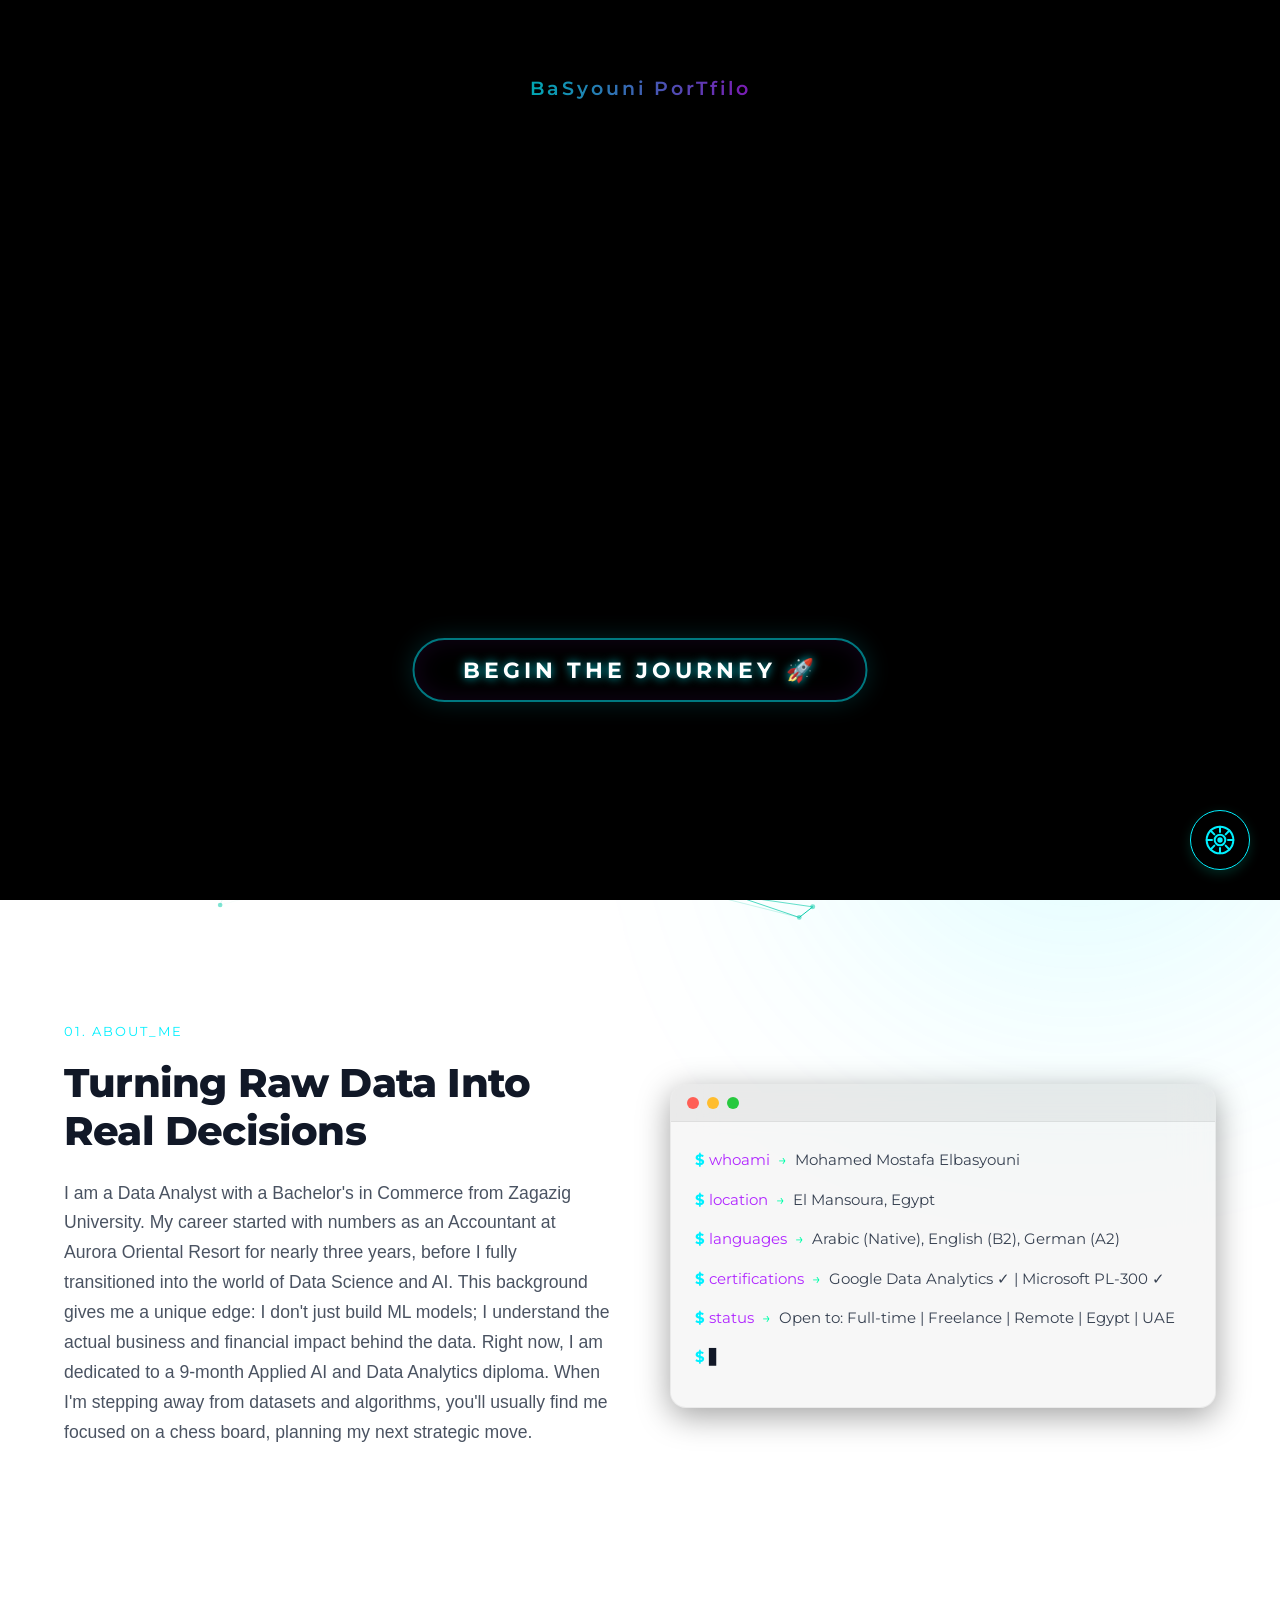
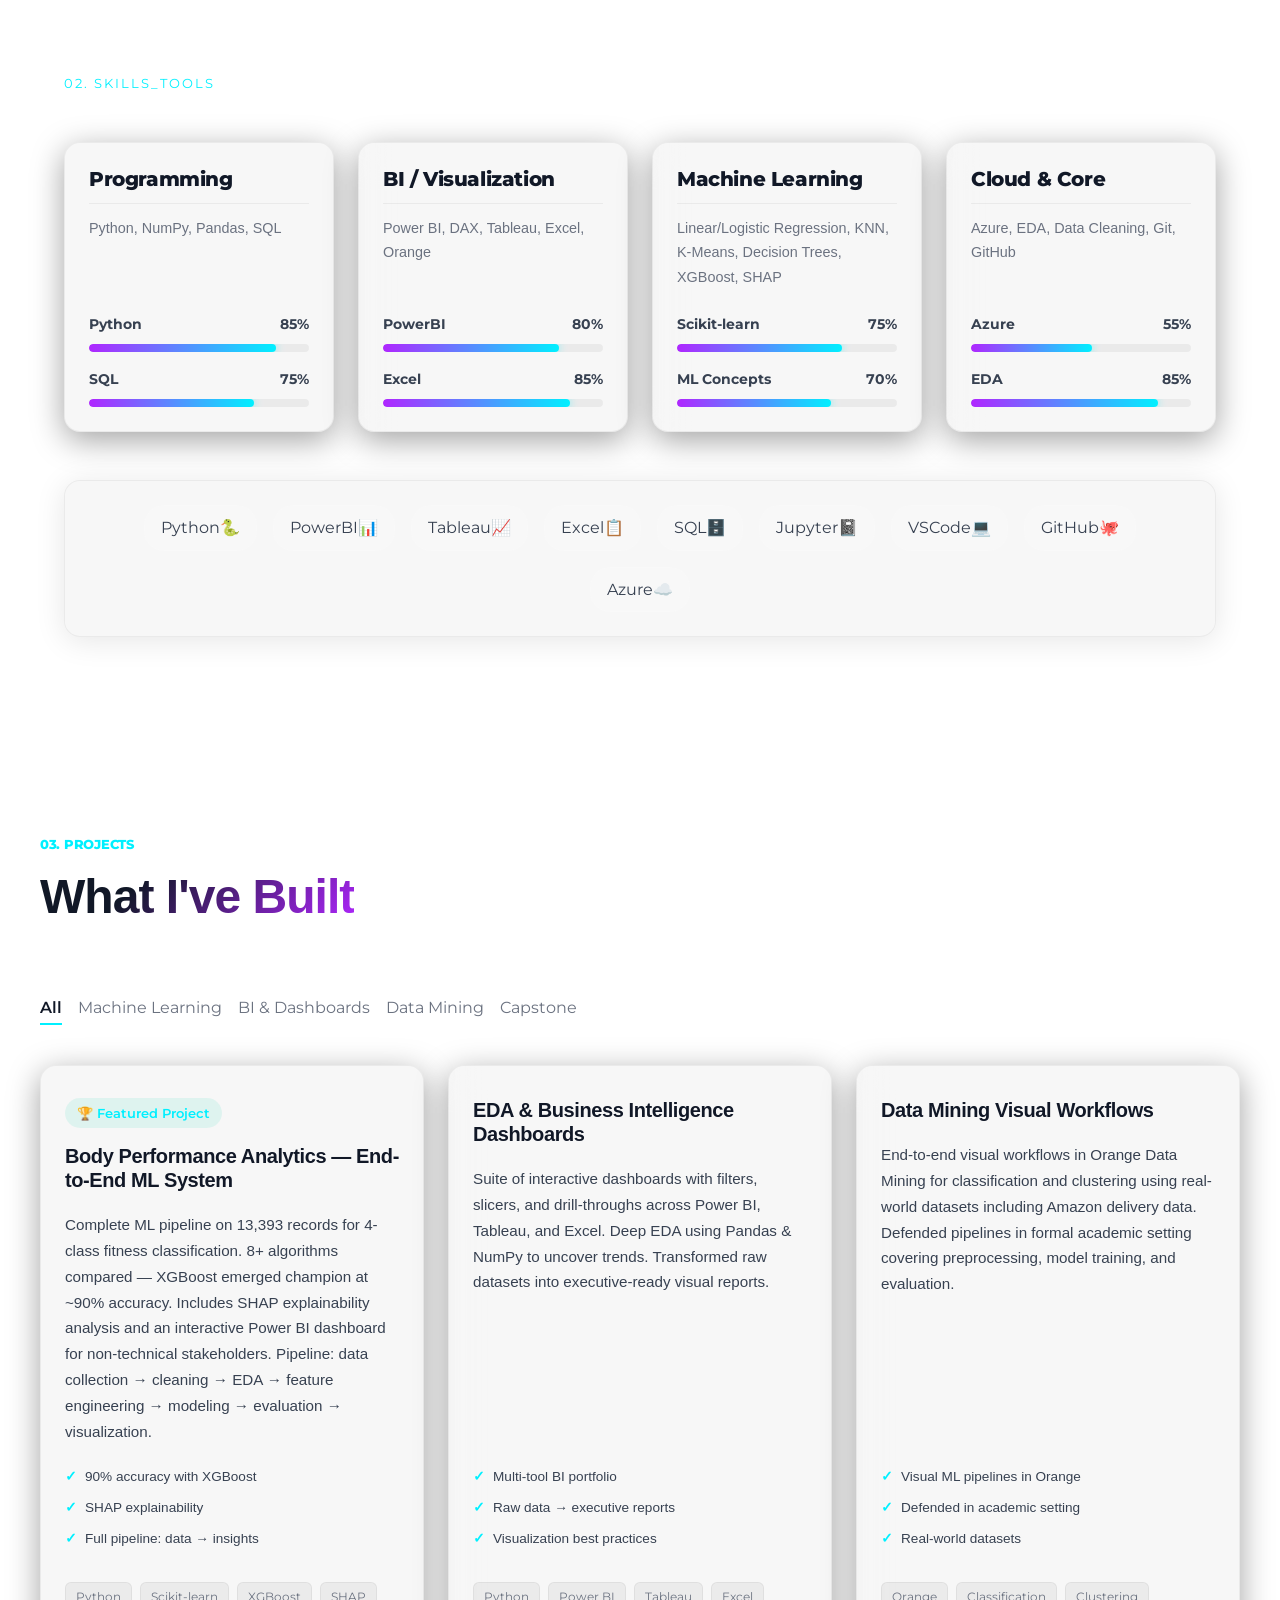
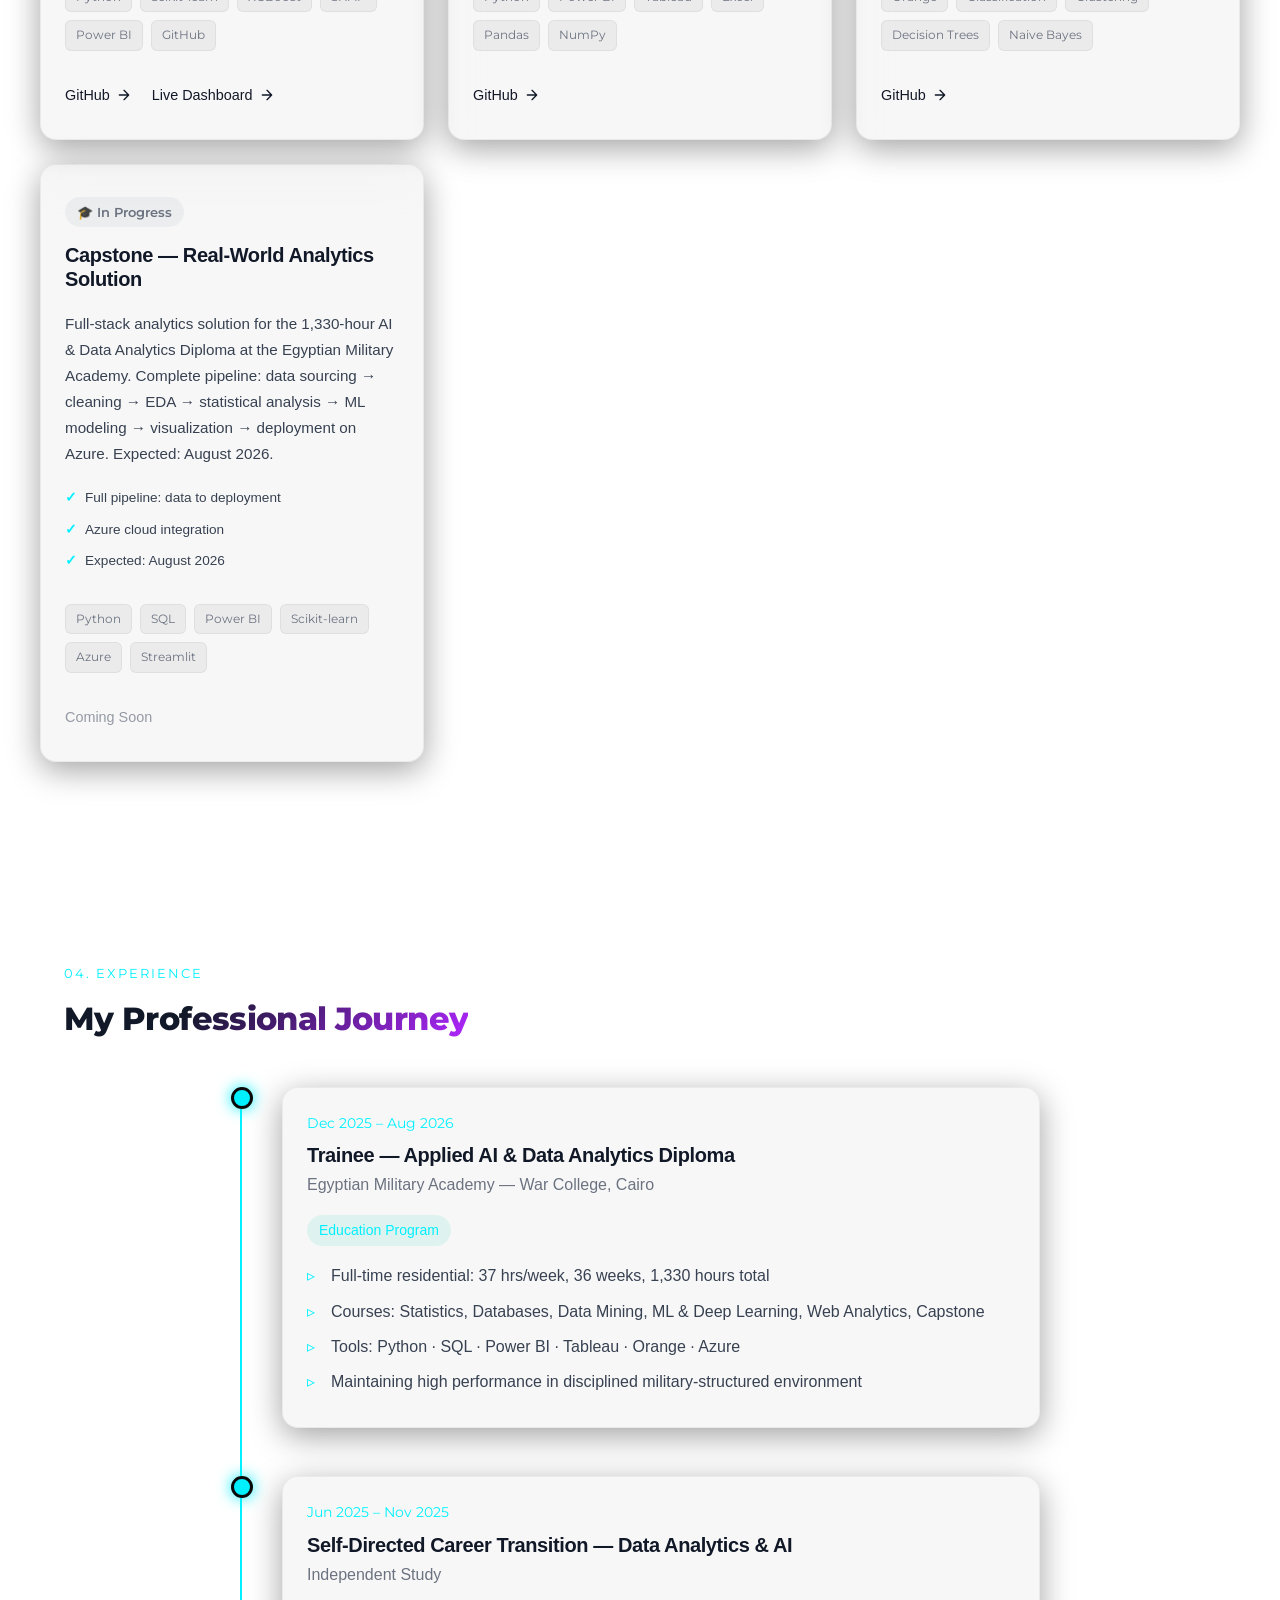
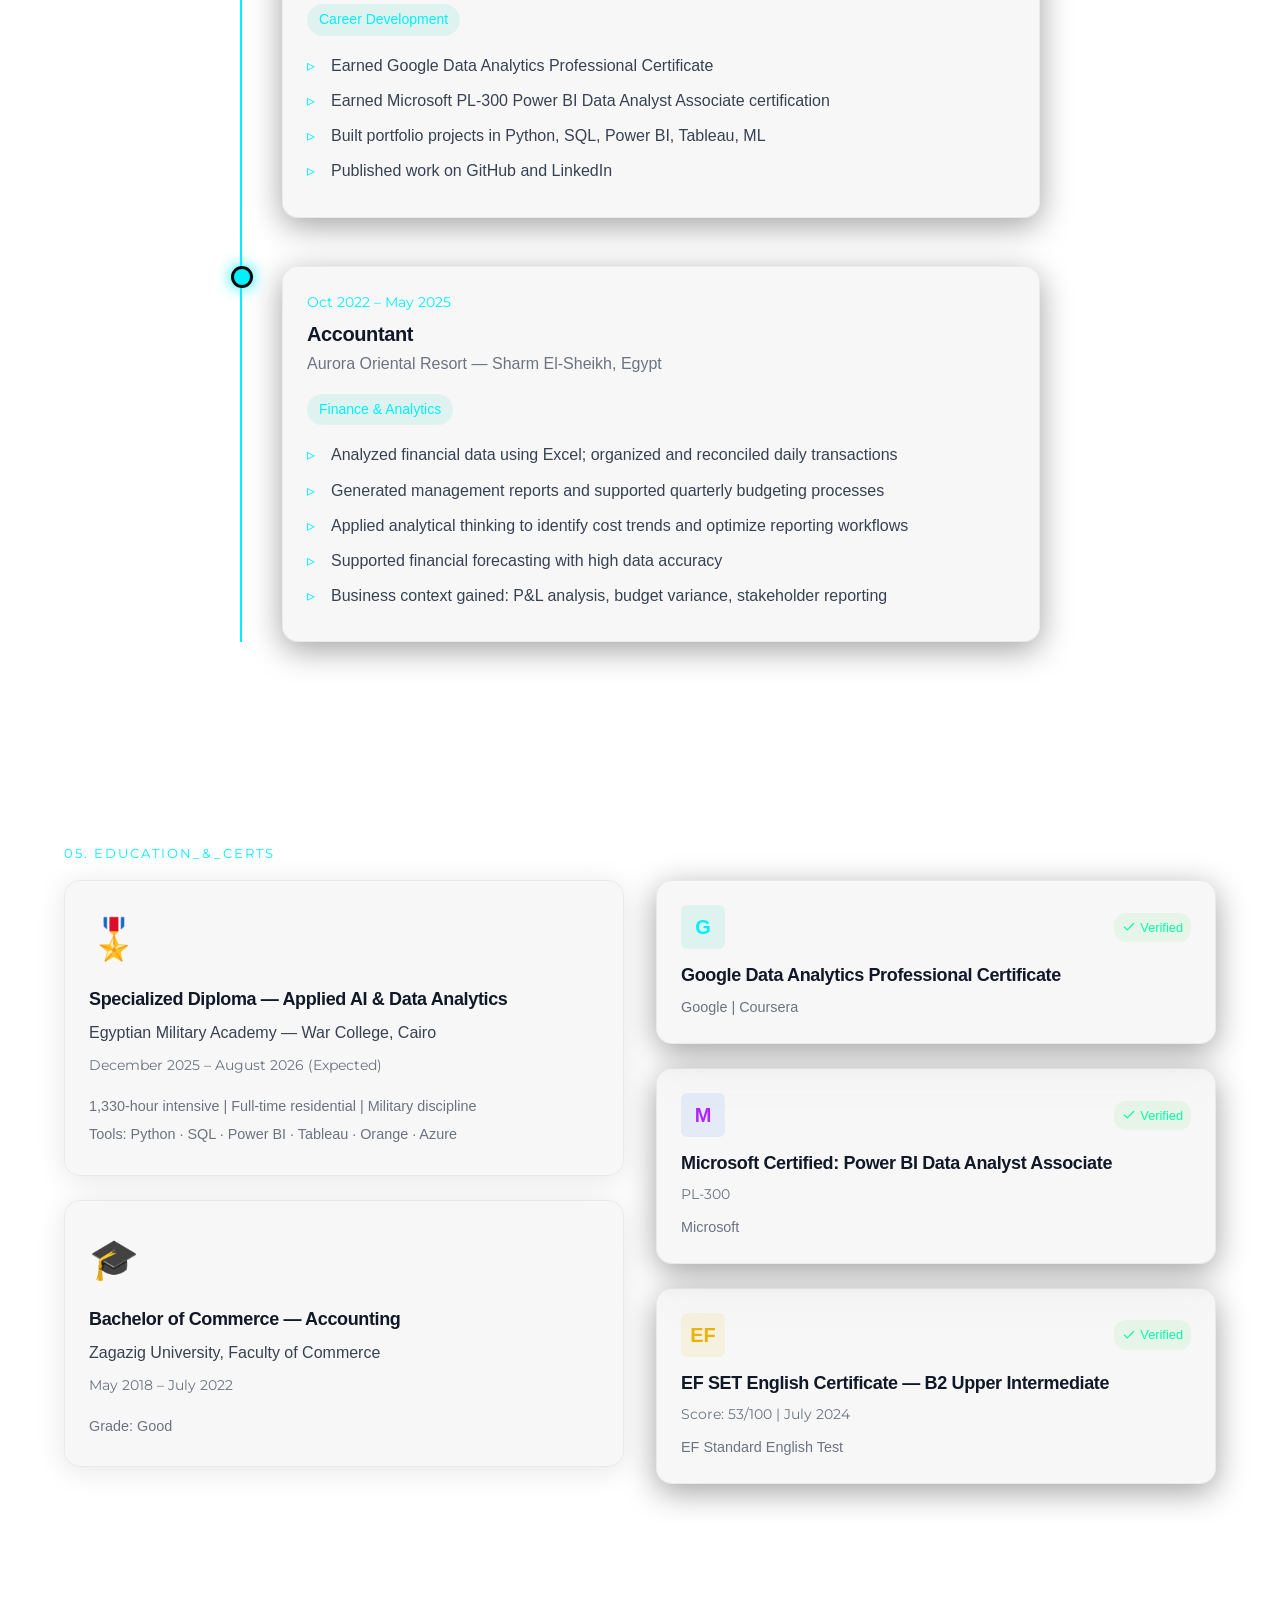
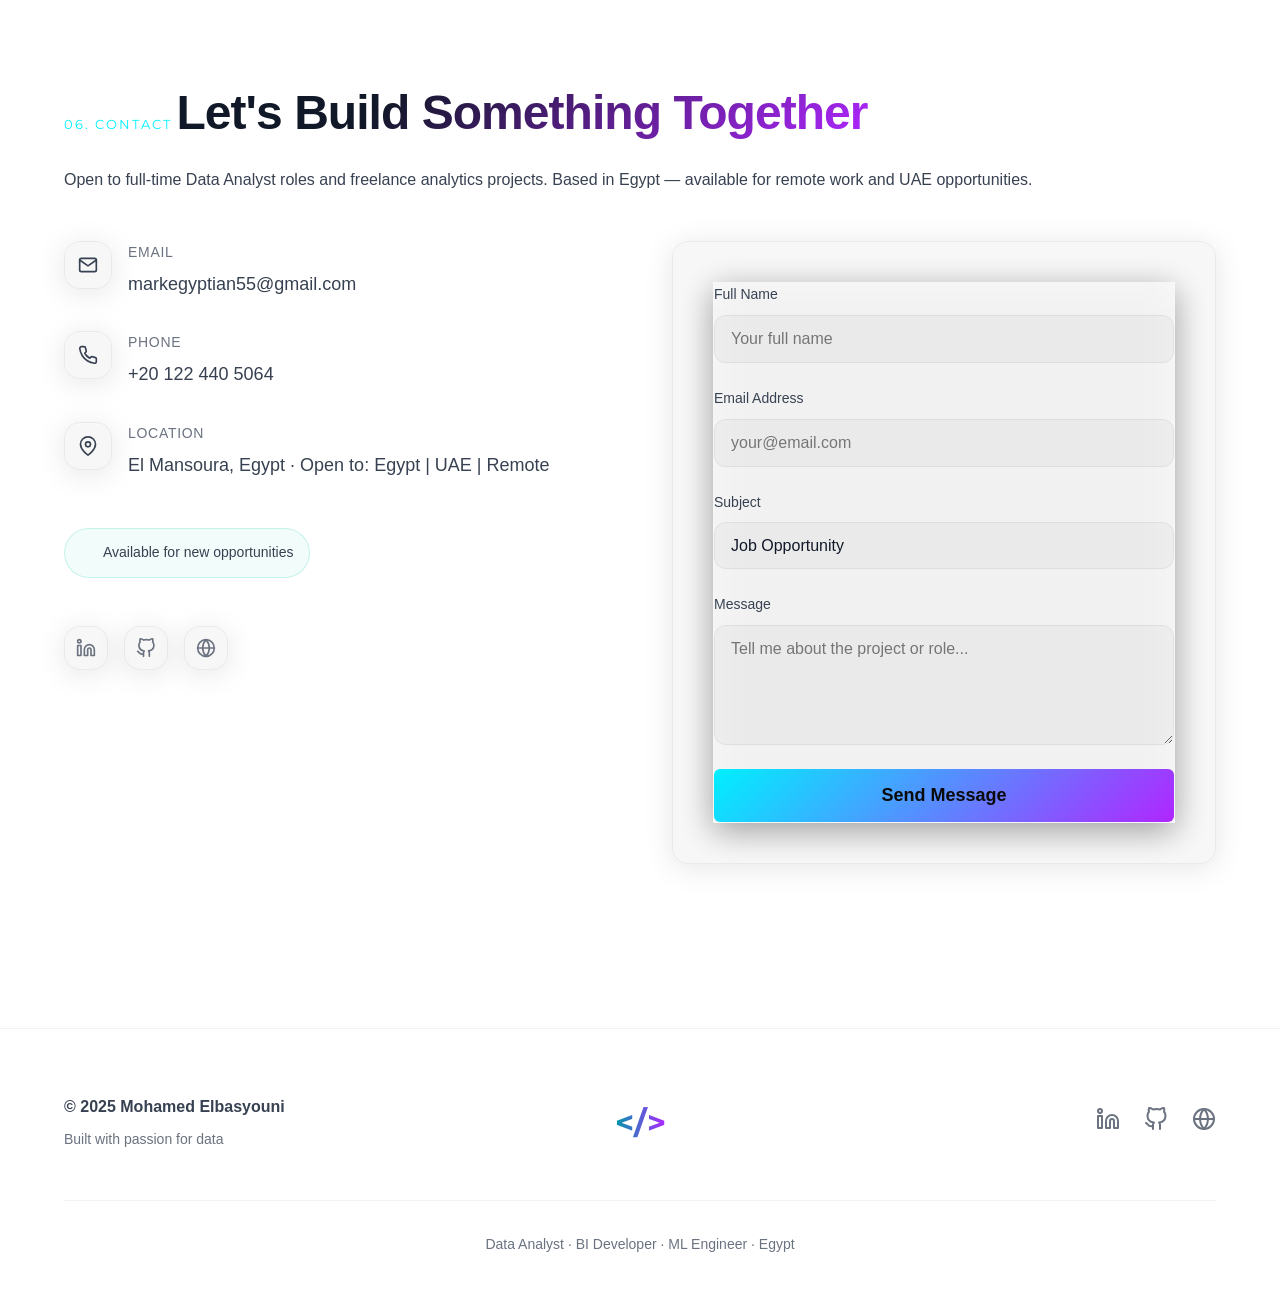
==== commit 3463dae6: "📝 Update: Change location to El Mansoura, Egypt" ====
--- a/index.html
+++ b/index.html
@@ -2922,7 +2922,7 @@
               <div class="terminal-line"><span class="prompt">$</span> <span class="cmd">whoami</span> <span
                   class="arrow">→</span> Mohamed Mostafa Elbasyouni</div>
               <div class="terminal-line"><span class="prompt">$</span> <span class="cmd">location</span> <span
-                  class="arrow">→</span> Giza, Egypt</div>
+                  class="arrow">→</span> El Mansoura, Egypt</div>
               <div class="terminal-line"><span class="prompt">$</span> <span class="cmd">languages</span> <span
                   class="arrow">→</span> Arabic (Native), English (B2), German (A2)</div>
               <div class="terminal-line"><span class="prompt">$</span> <span class="cmd">certifications</span> <span
@@ -3482,8 +3482,8 @@
               </div>
               <div class="contact-details">
                 <span data-en="Location" data-ar="الموقع">Location</span>
-                <p data-en="Giza, Egypt · Open to: Egypt | UAE | Remote"
-                  data-ar="الجيزة، مصر · متاح في: مصر | الإمارات | عن بُعد">Giza, Egypt · Open to: Egypt | UAE | Remote
+                <p data-en="El Mansoura, Egypt · Open to: Egypt | UAE | Remote"
+                  data-ar="المنصورة، مصر · متاح في: مصر | الإمارات | عن بُعد">El Mansoura, Egypt · Open to: Egypt | UAE | Remote
                 </p>
               </div>
             </div>
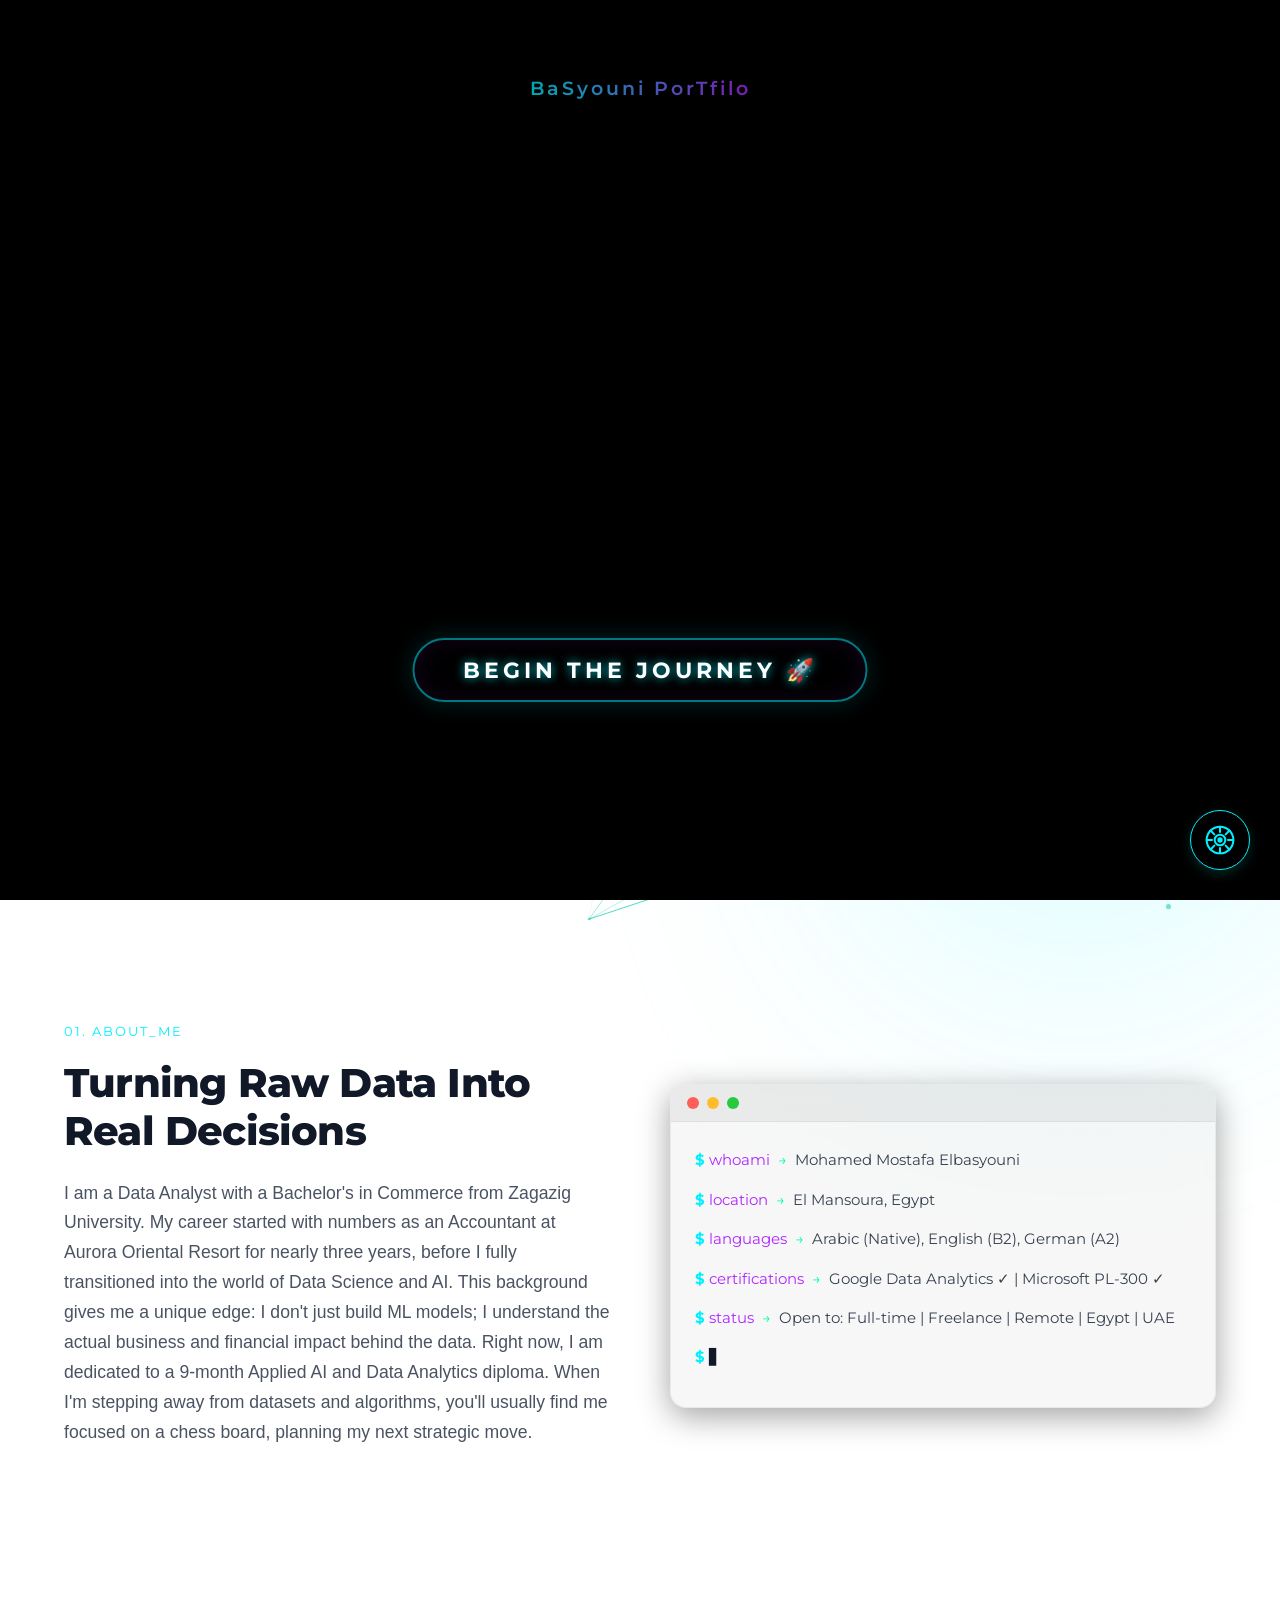
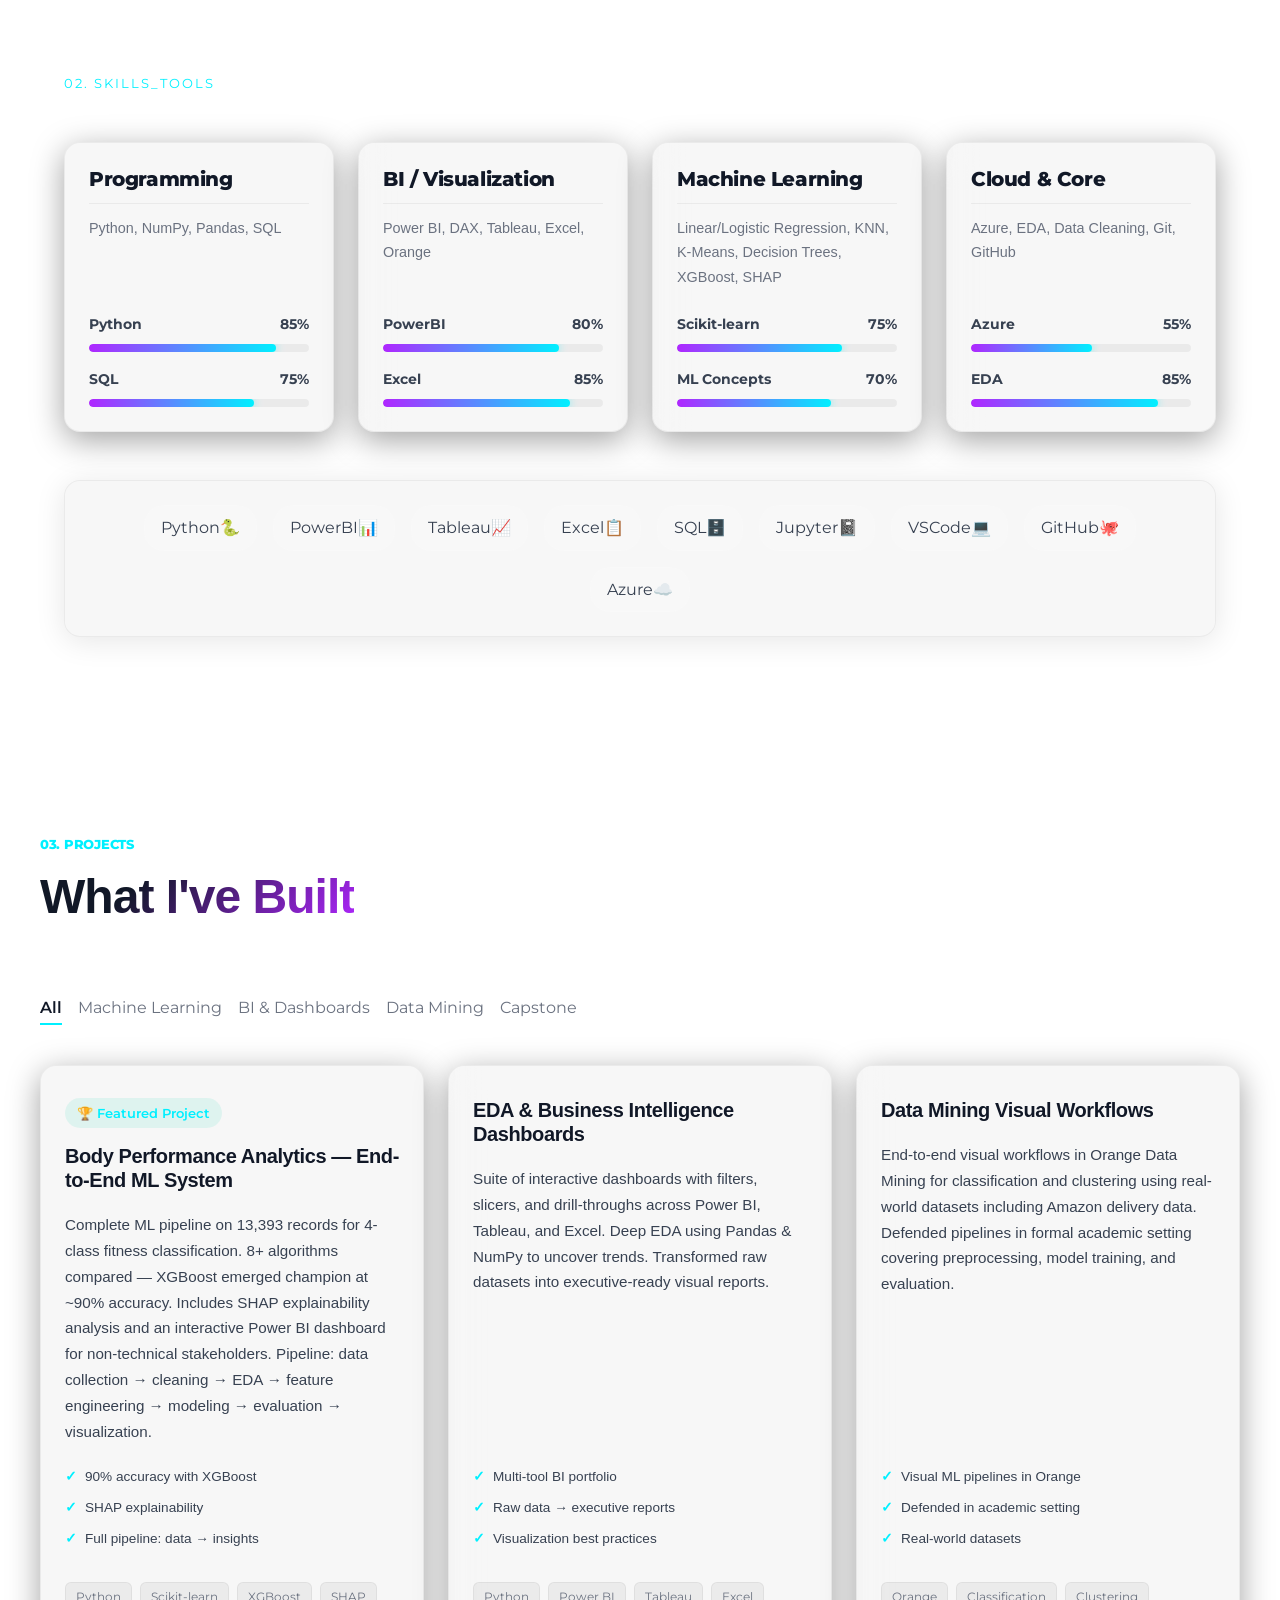
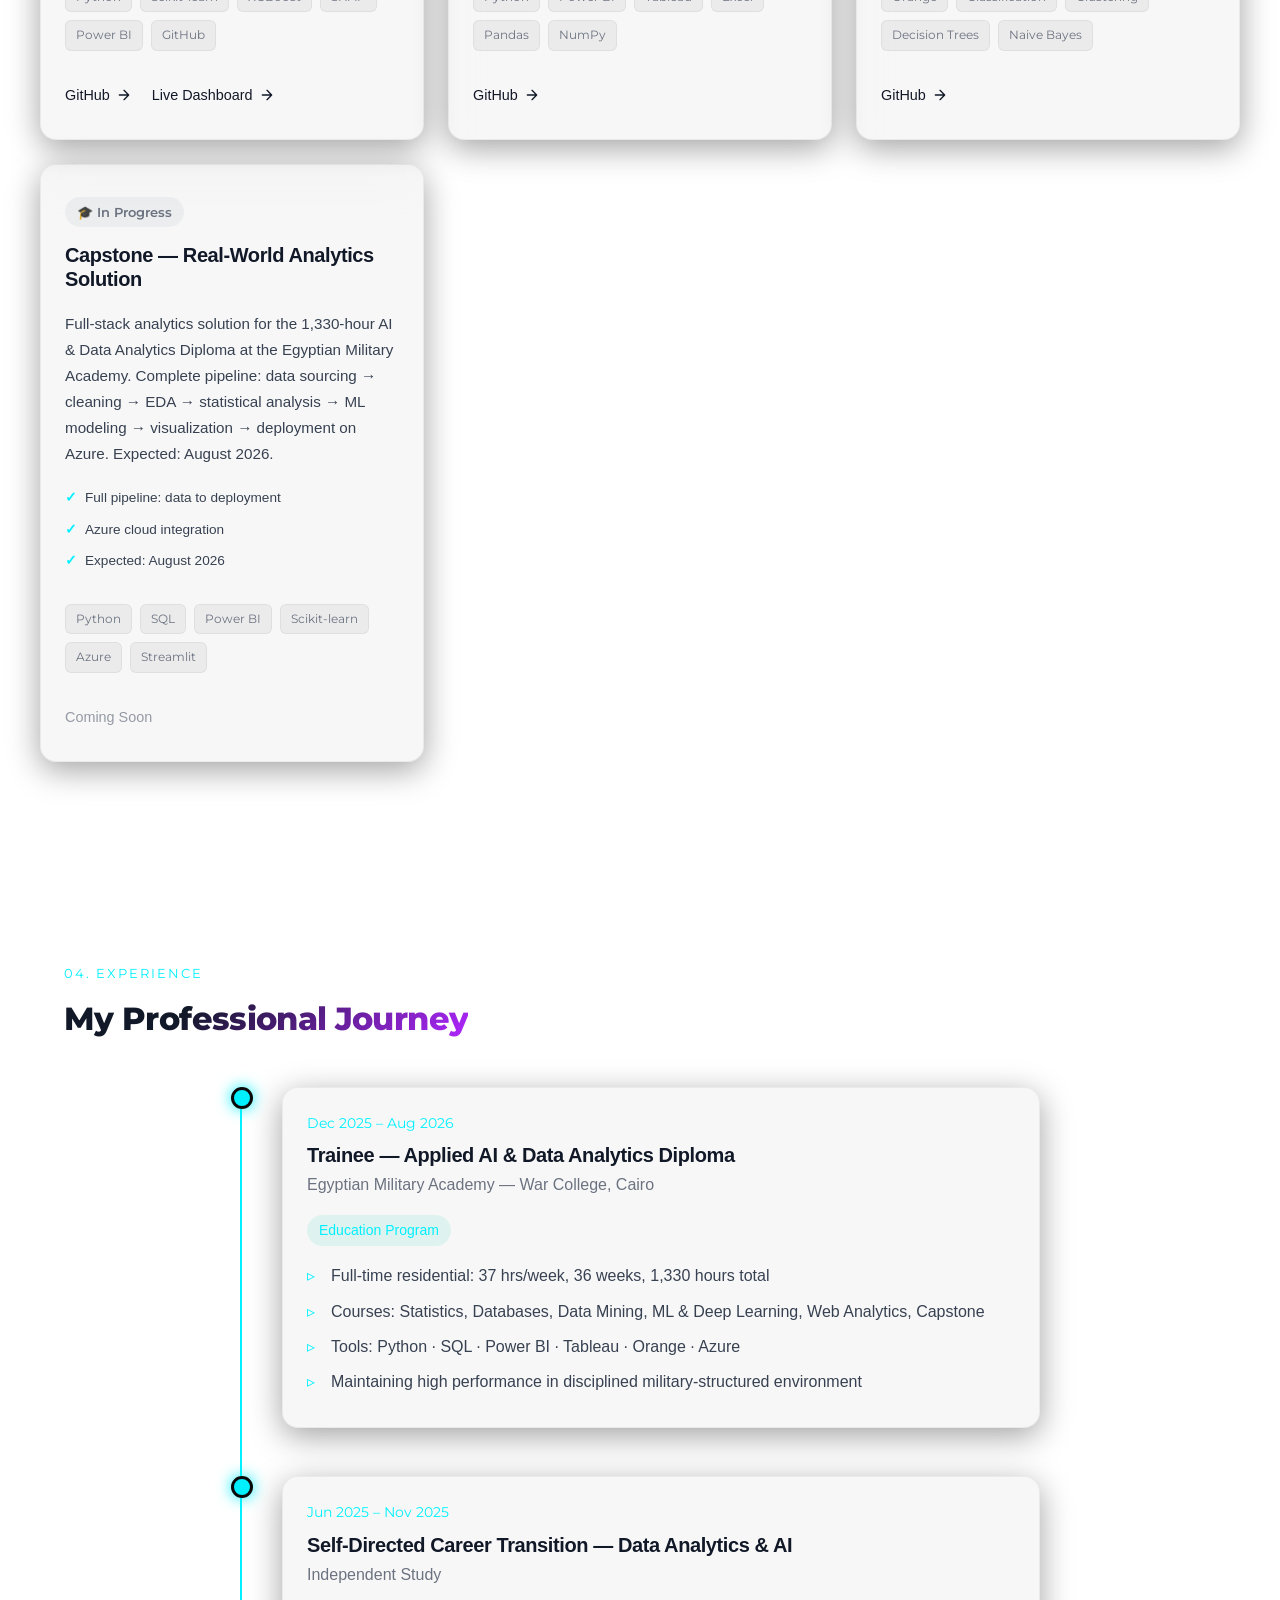
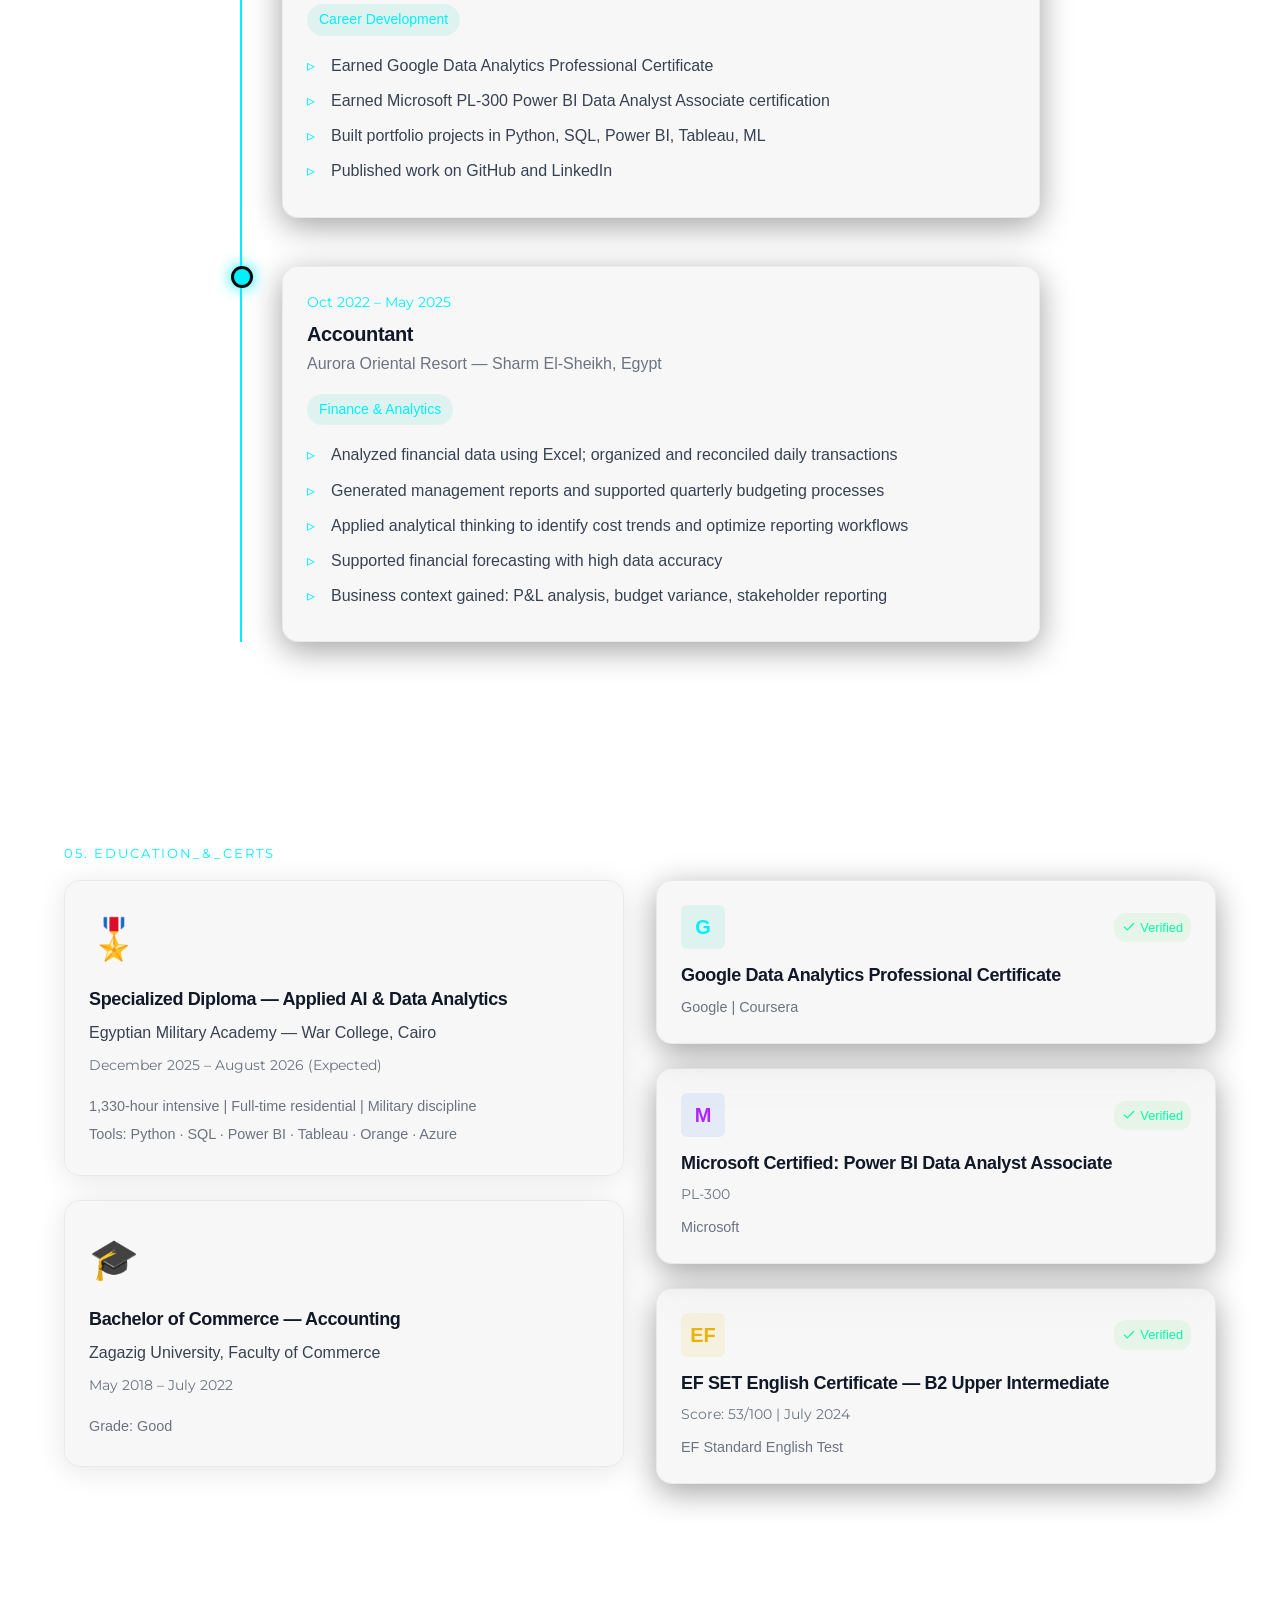
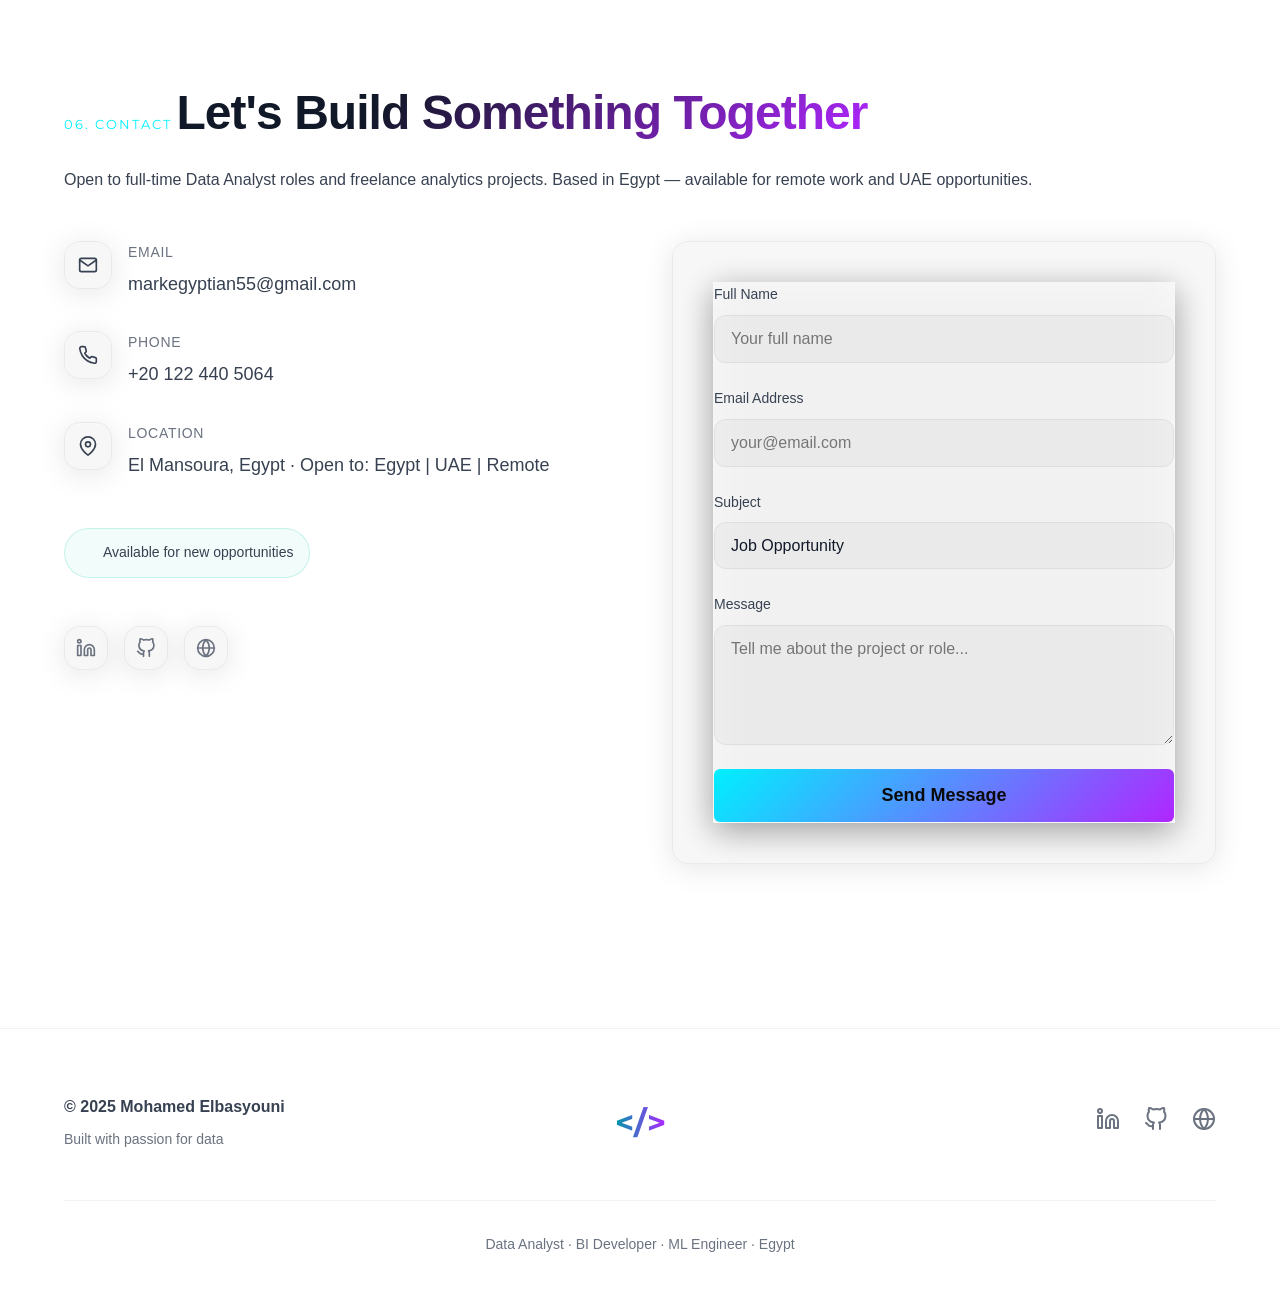
==== commit 07a847ff: "feat: Implement initial FastAPI backend with API routes for contact forms and AI chat, including dat" ====
--- a/index.html
+++ b/index.html
@@ -3483,7 +3483,8 @@
               <div class="contact-details">
                 <span data-en="Location" data-ar="الموقع">Location</span>
                 <p data-en="El Mansoura, Egypt · Open to: Egypt | UAE | Remote"
-                  data-ar="المنصورة، مصر · متاح في: مصر | الإمارات | عن بُعد">El Mansoura, Egypt · Open to: Egypt | UAE | Remote
+                  data-ar="المنصورة، مصر · متاح في: مصر | الإمارات | عن بُعد">El Mansoura, Egypt · Open to: Egypt | UAE
+                  | Remote
                 </p>
               </div>
             </div>
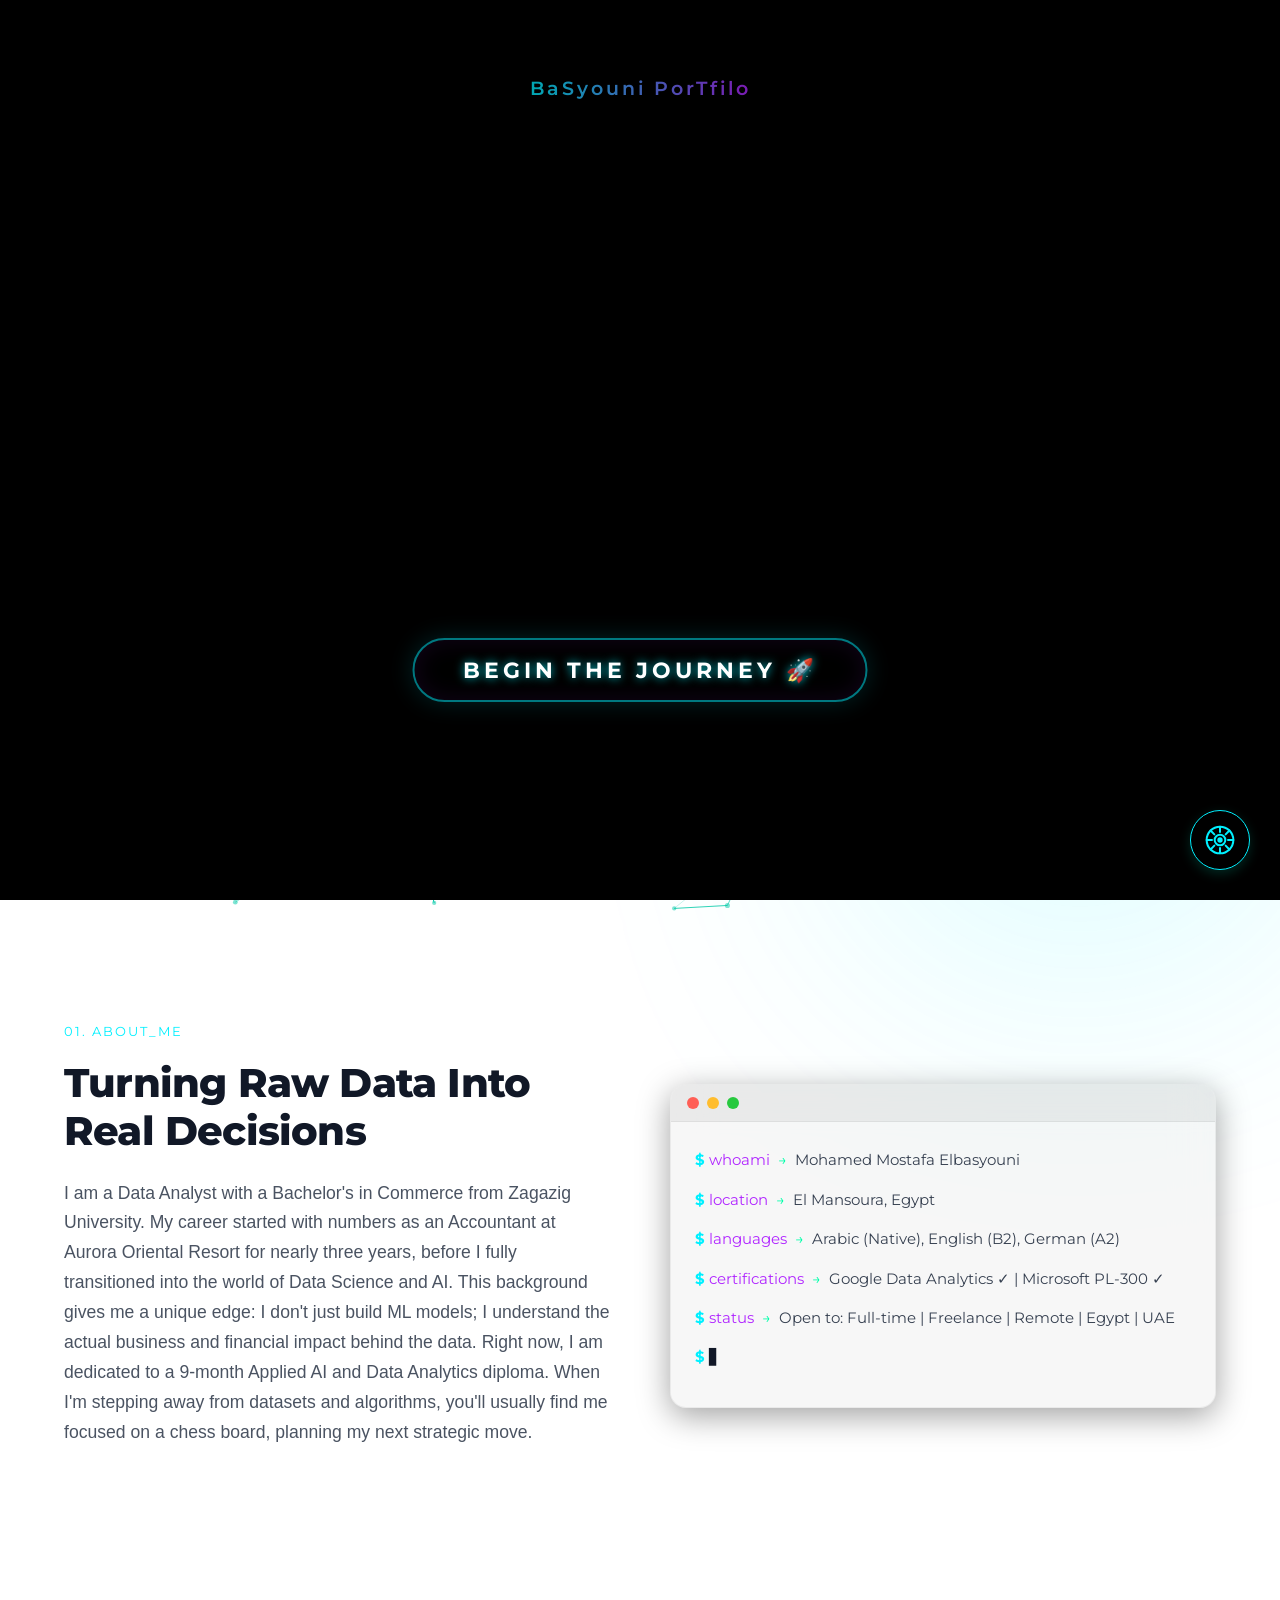
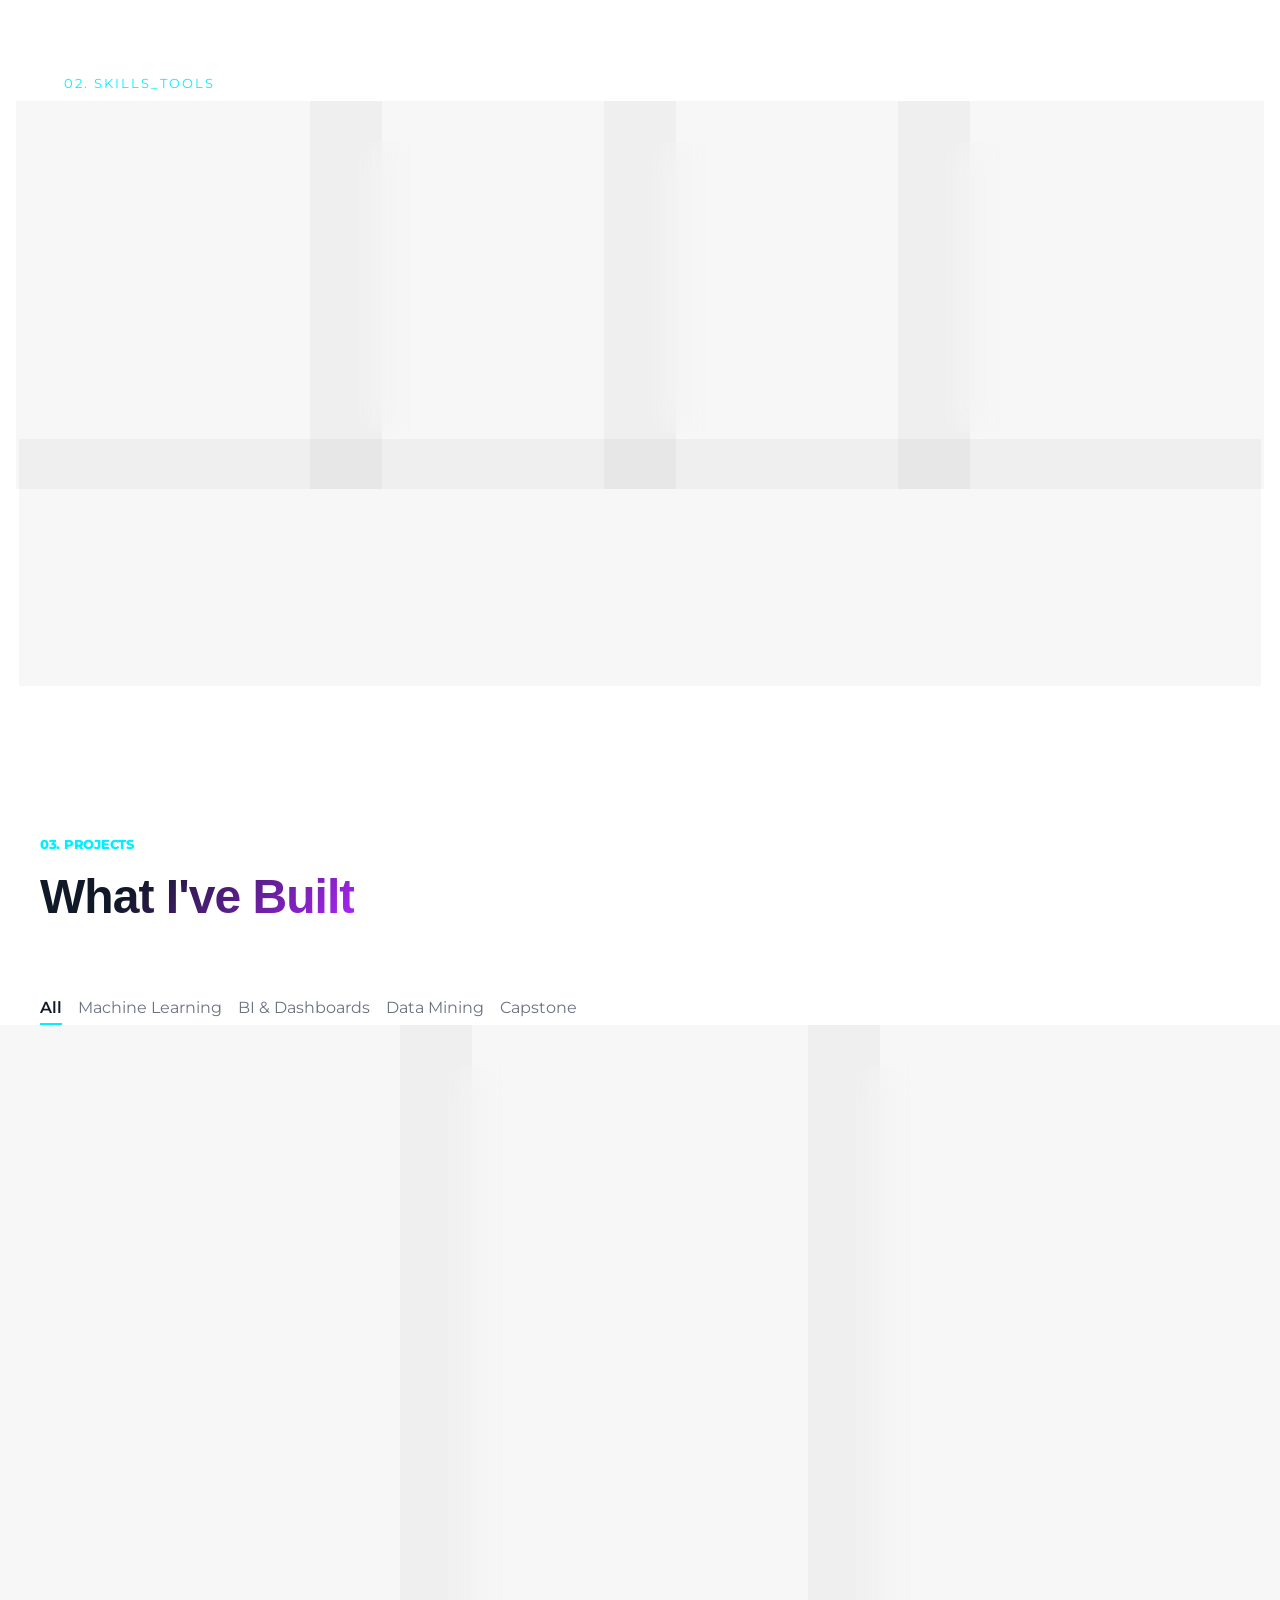
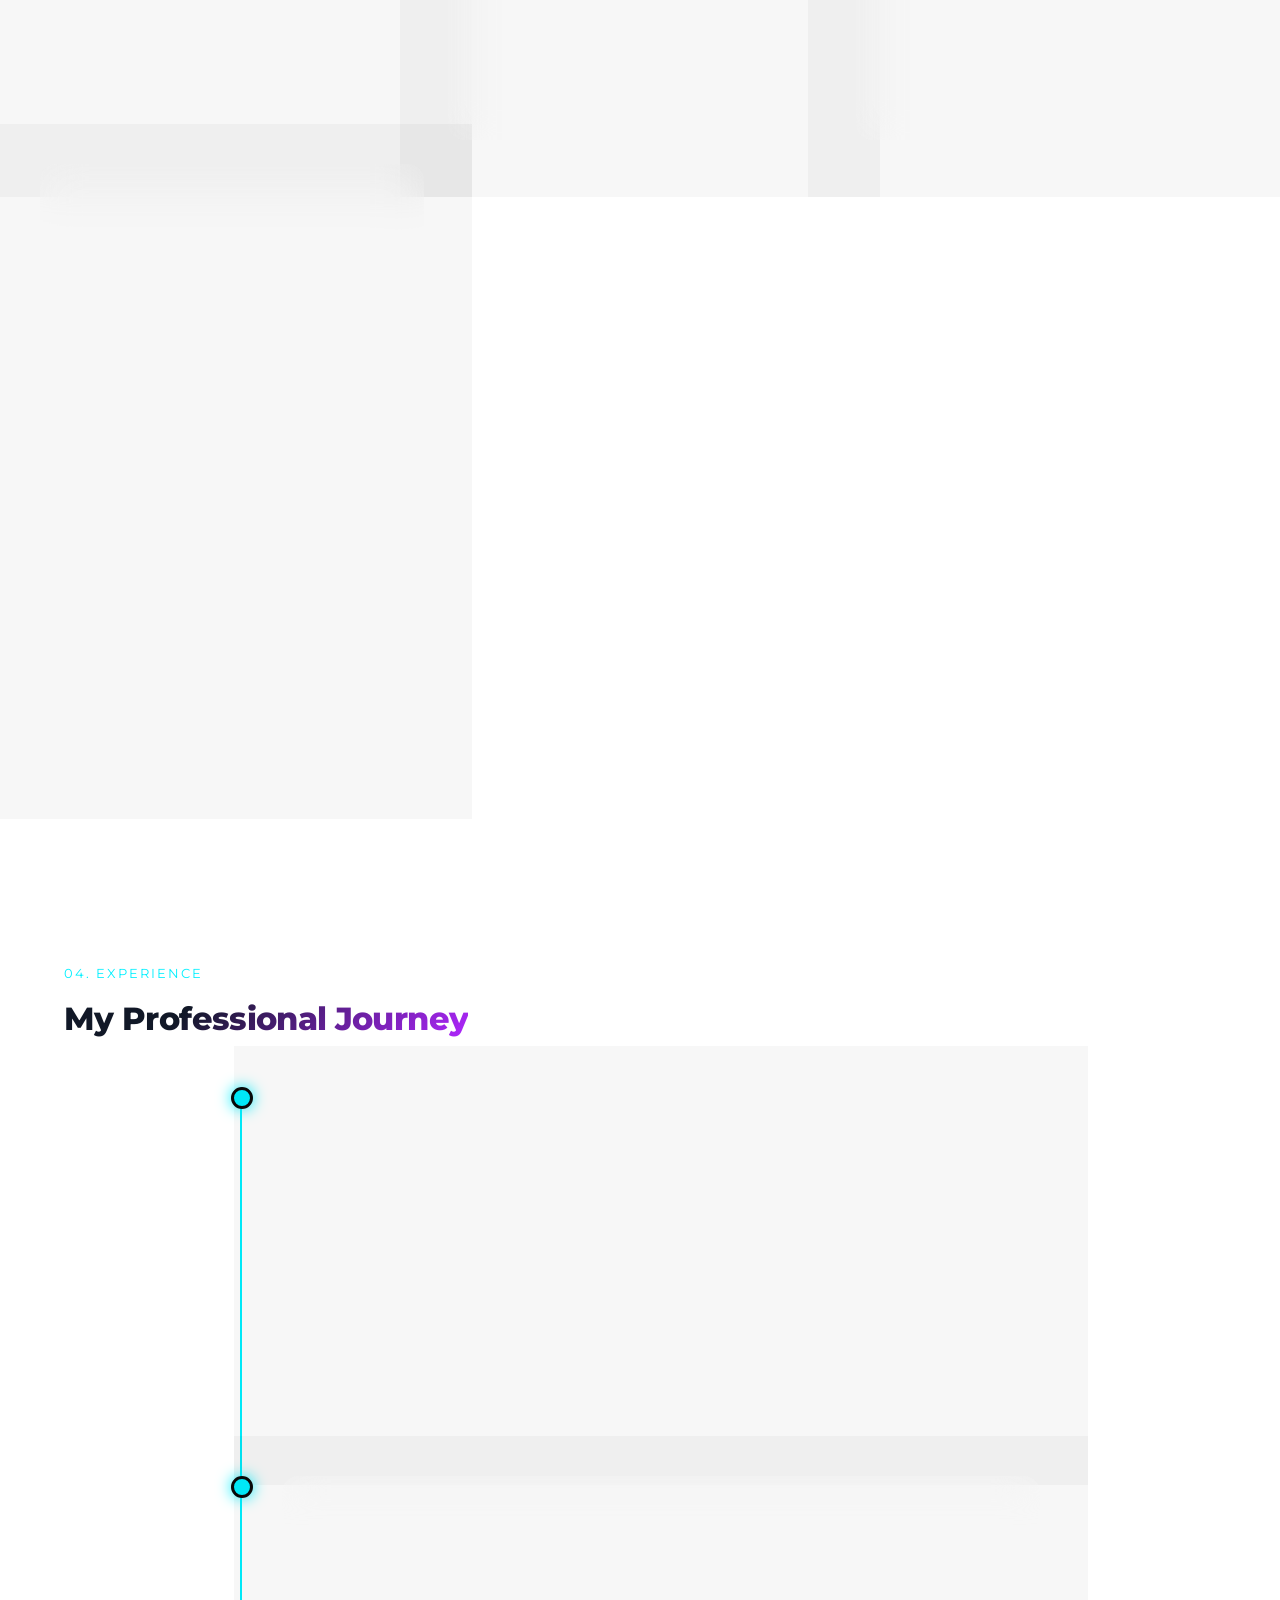
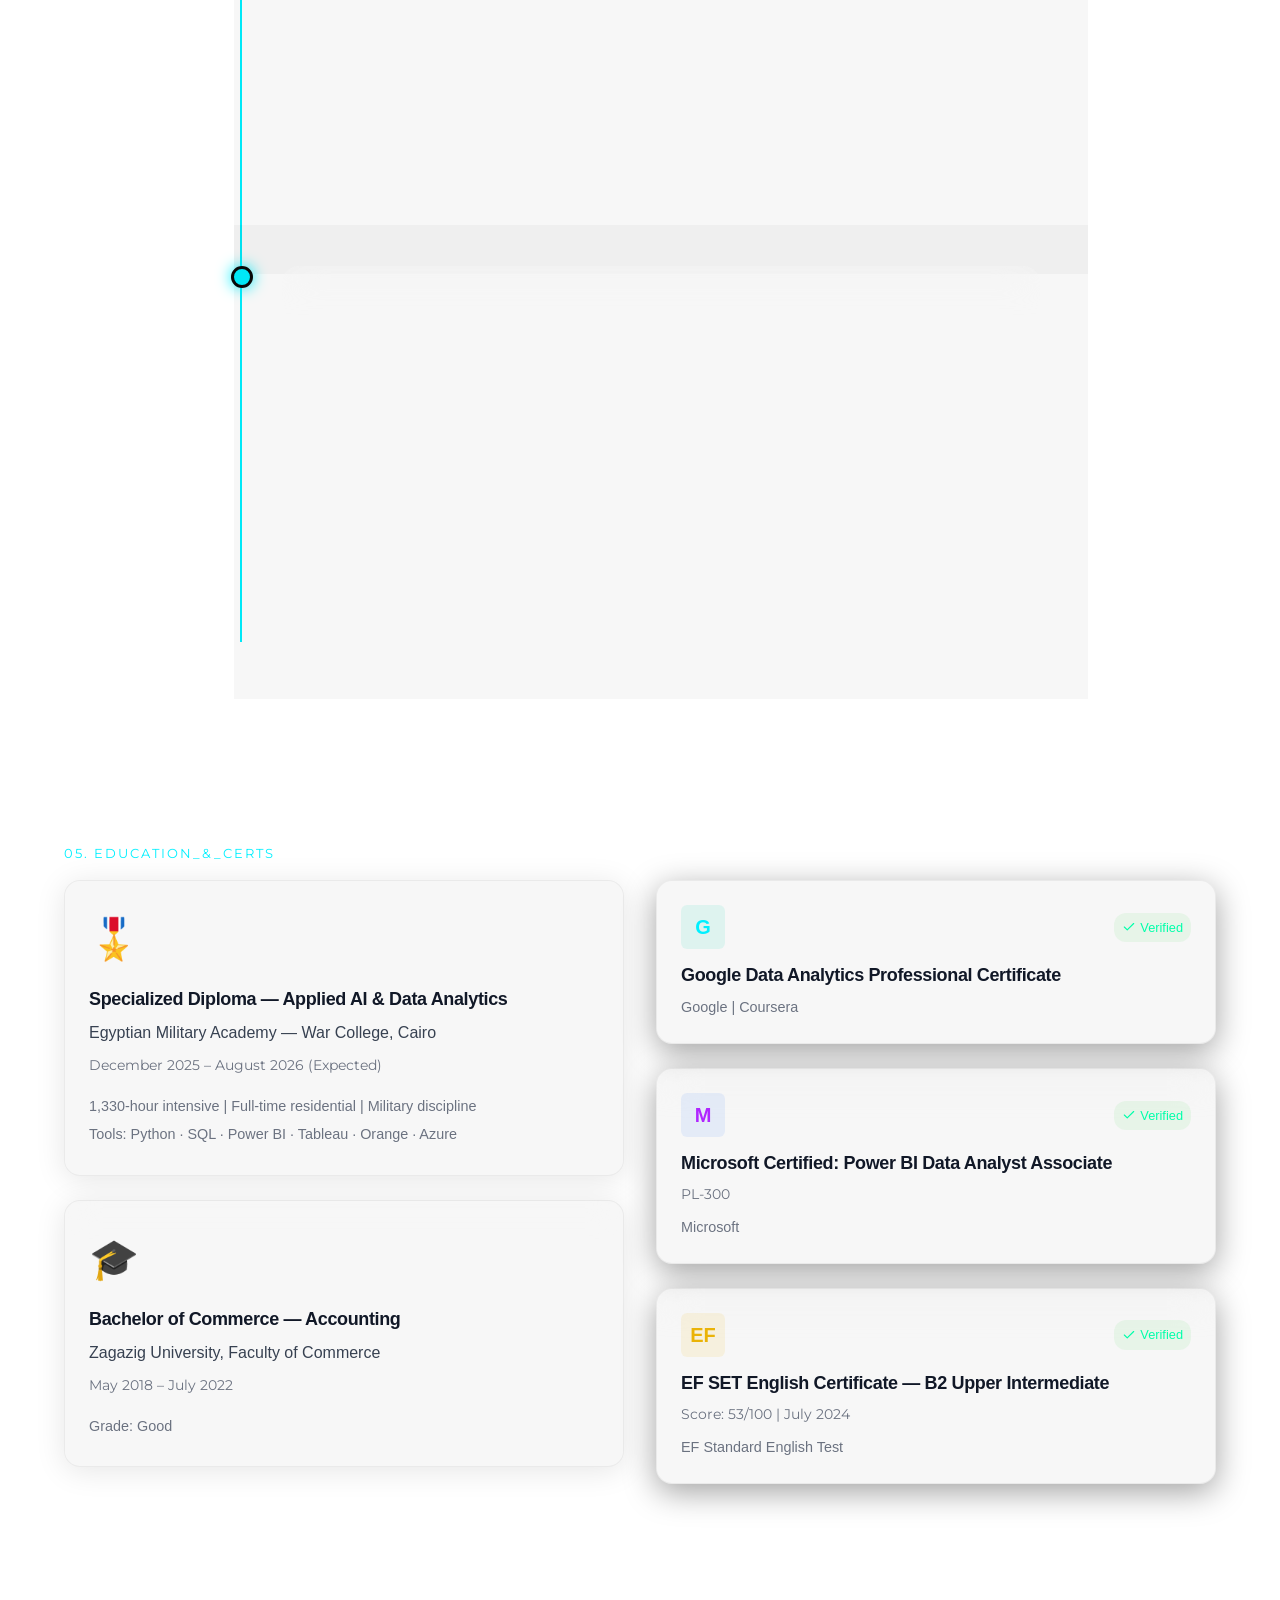
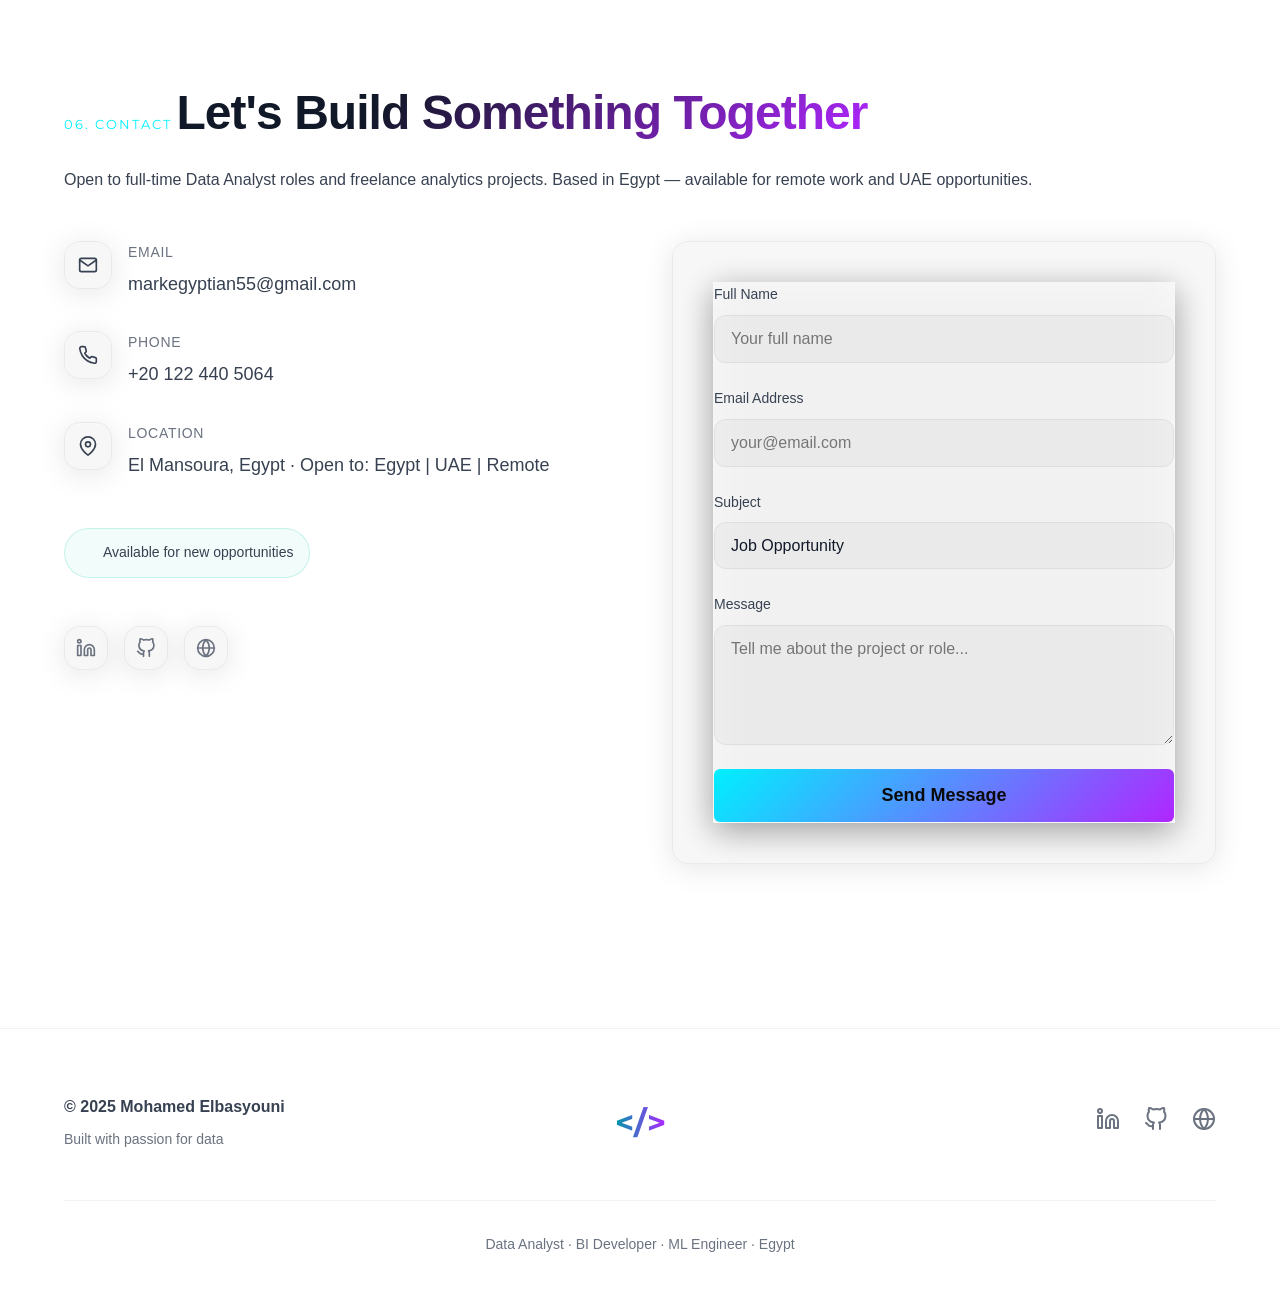
==== commit 81ceb751: "Revert "feat: Implement initial FastAPI backend with API routes for contact forms and AI chat, inclu" ====
--- a/index.html
+++ b/index.html
@@ -3483,8 +3483,7 @@
               <div class="contact-details">
                 <span data-en="Location" data-ar="الموقع">Location</span>
                 <p data-en="El Mansoura, Egypt · Open to: Egypt | UAE | Remote"
-                  data-ar="المنصورة، مصر · متاح في: مصر | الإمارات | عن بُعد">El Mansoura, Egypt · Open to: Egypt | UAE
-                  | Remote
+                  data-ar="المنصورة، مصر · متاح في: مصر | الإمارات | عن بُعد">El Mansoura, Egypt · Open to: Egypt | UAE | Remote
                 </p>
               </div>
             </div>
